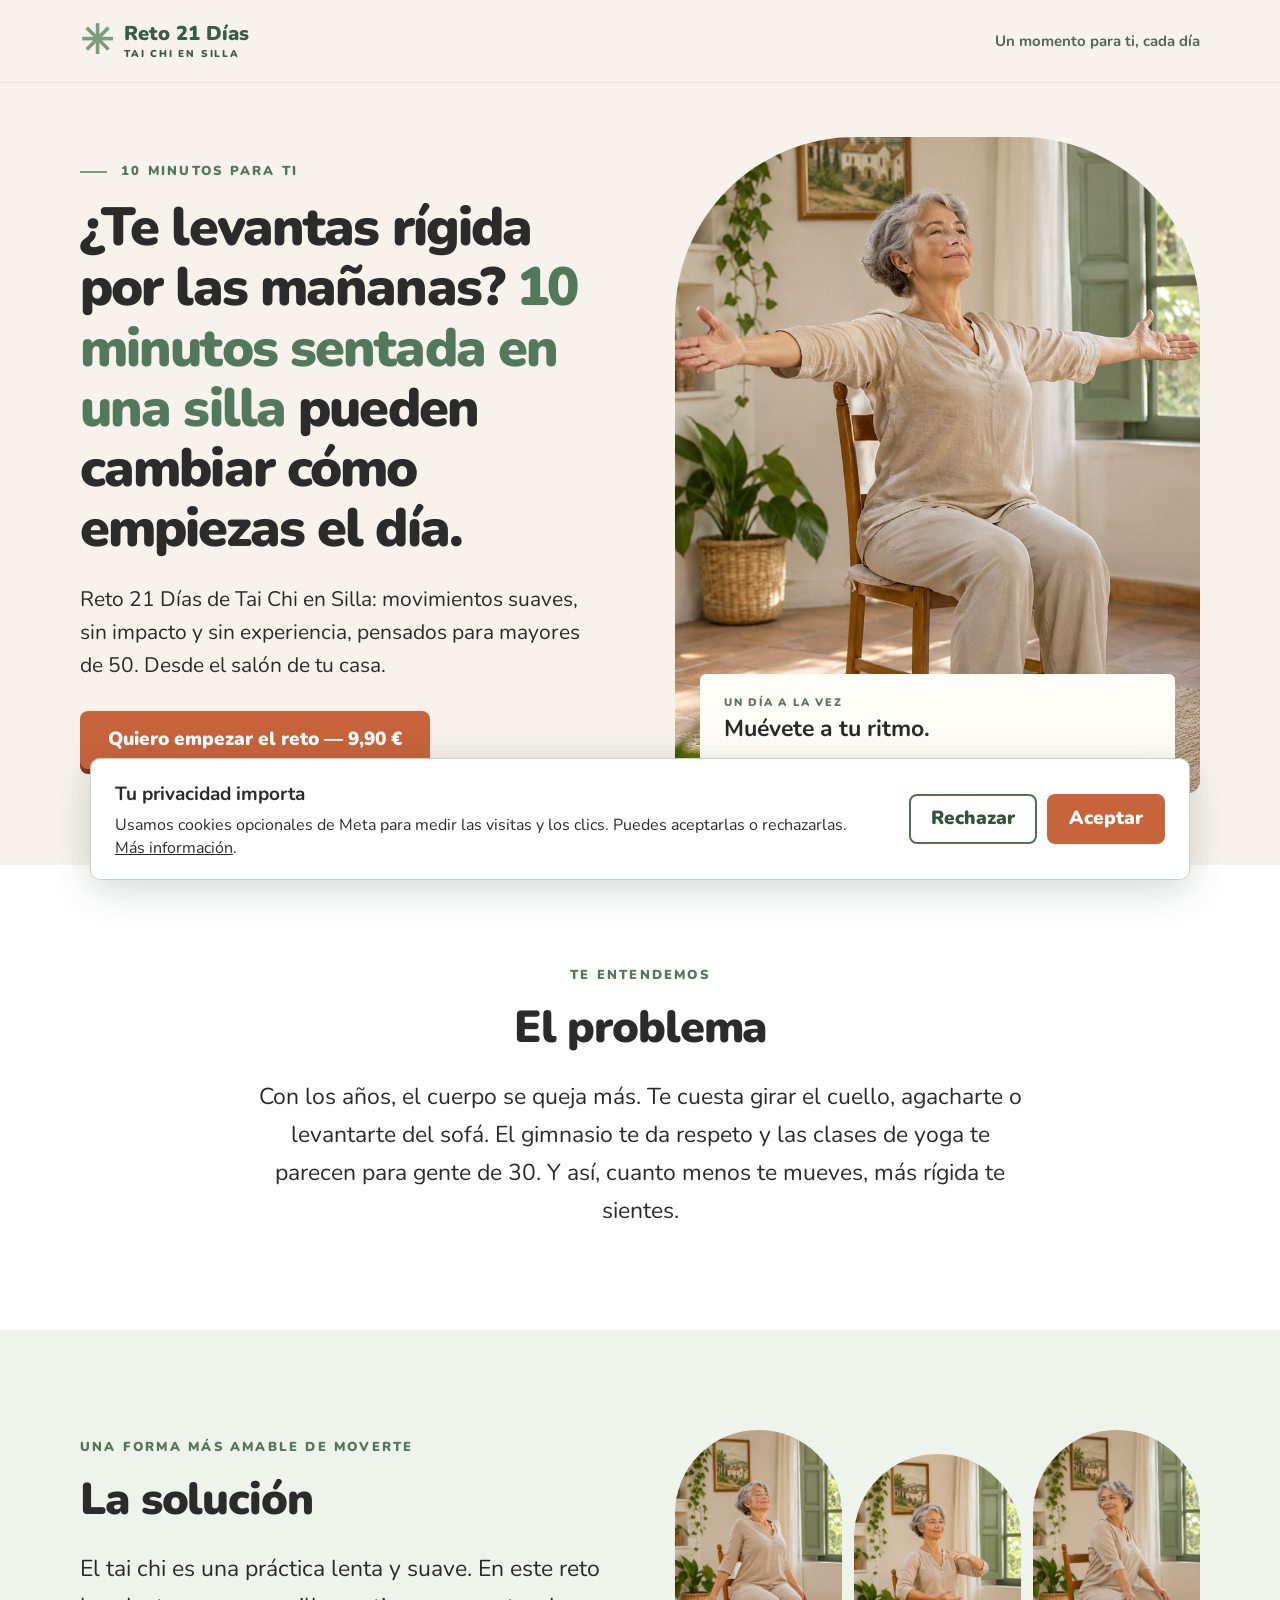
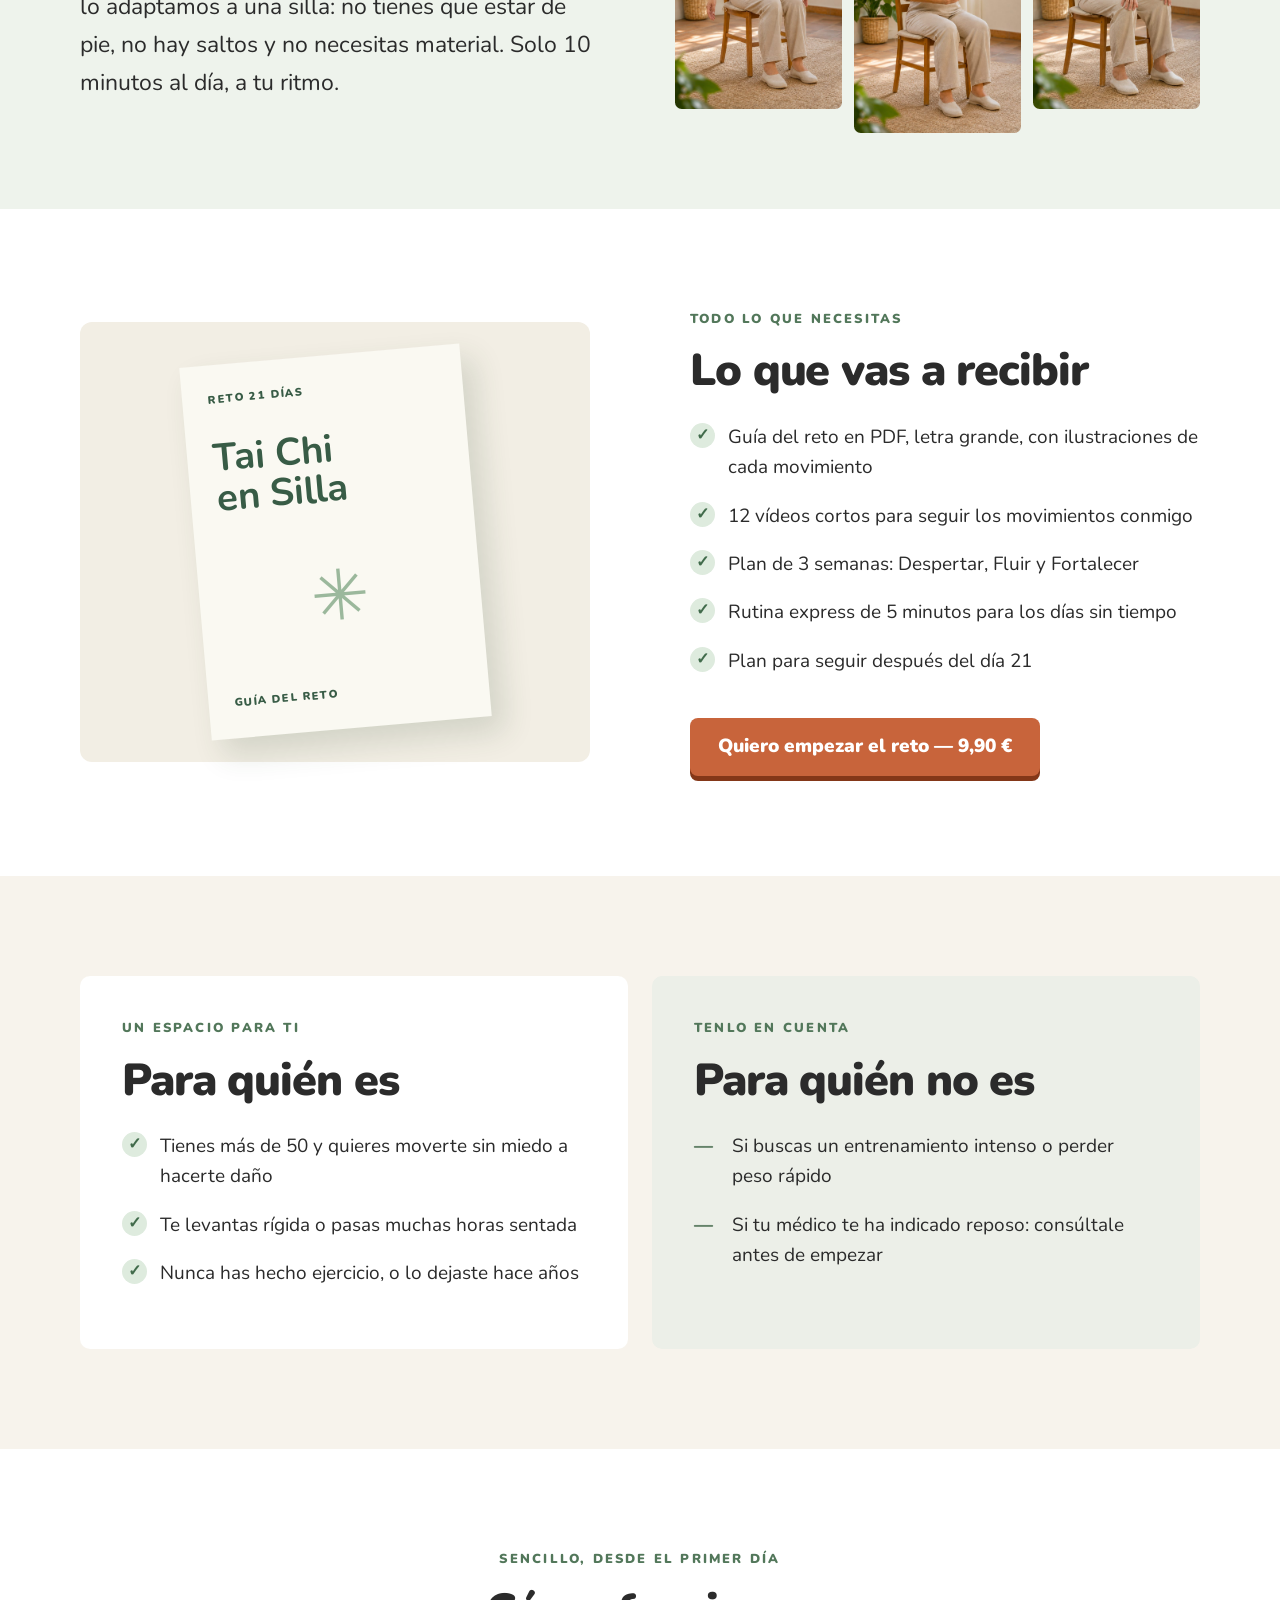
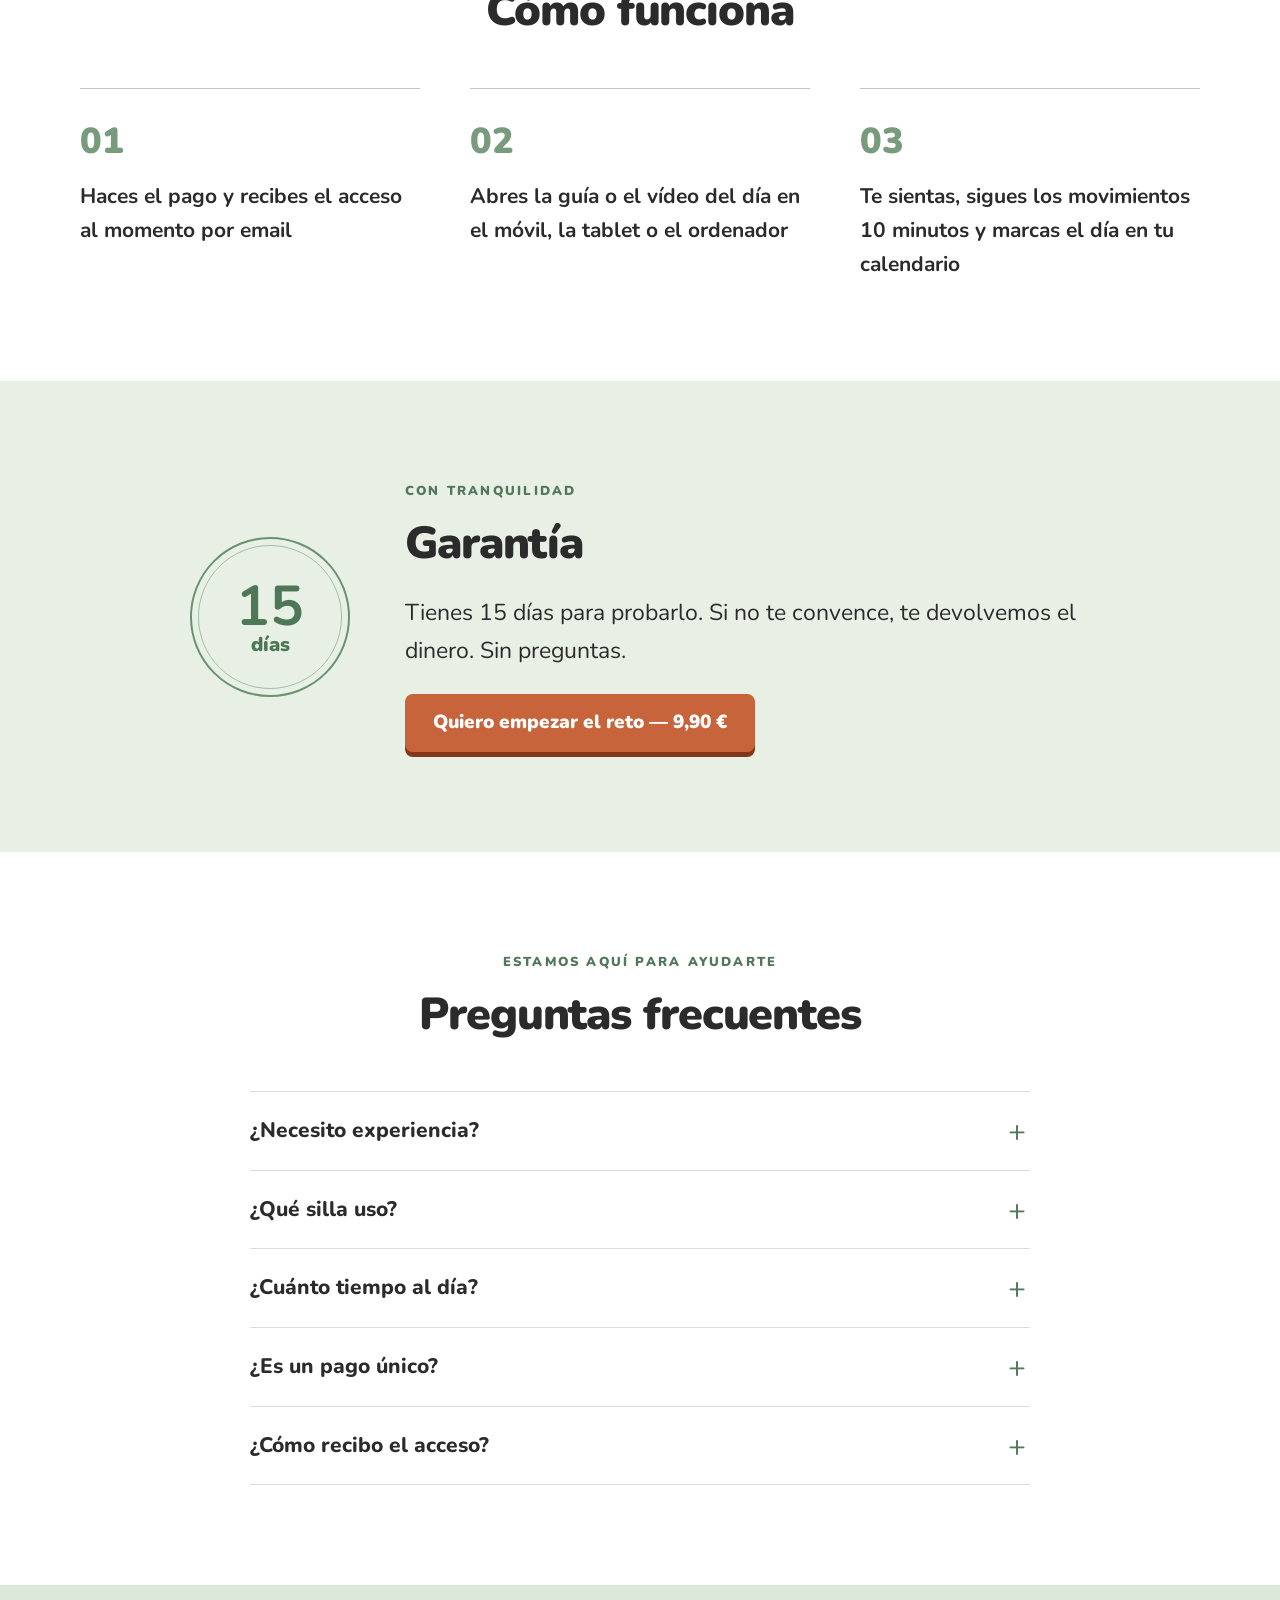
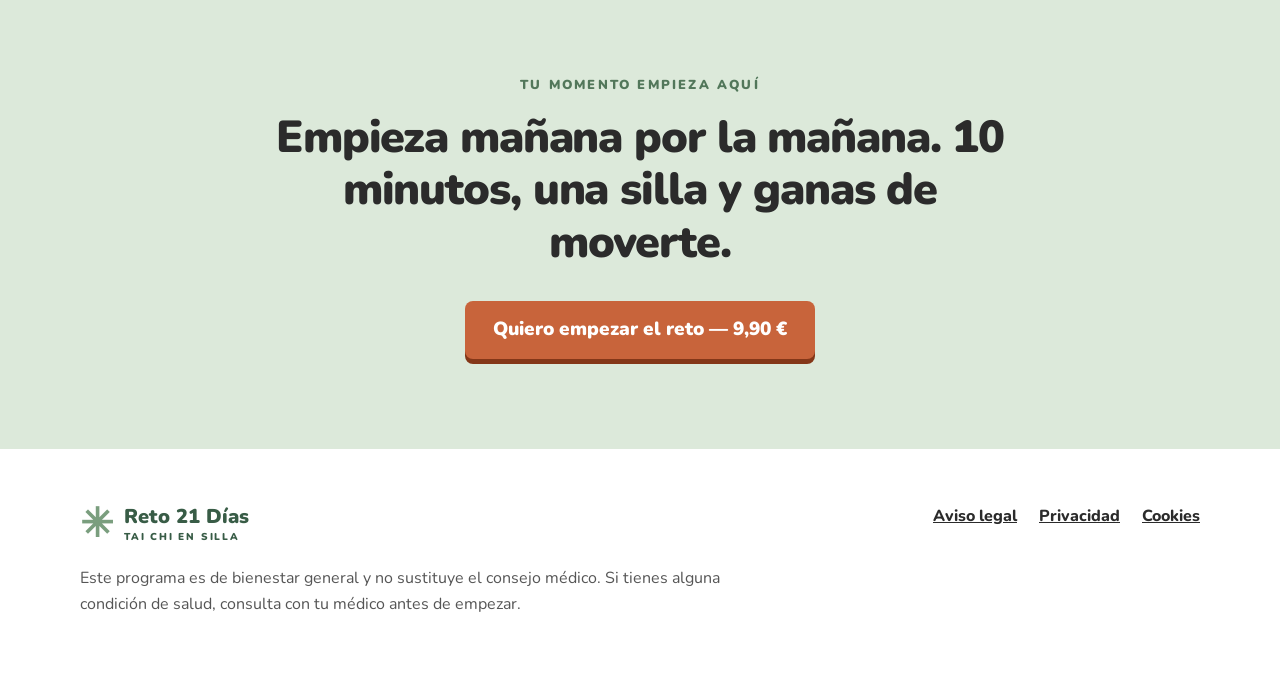
==== site/index.html @ 208f96ee "checkout, dominio e paginas legais" ====
<!doctype html>
<html lang="es">
<head>
  <meta charset="utf-8"><meta name="viewport" content="width=device-width, initial-scale=1">
  <title>Reto 21 Días: Tai Chi en Silla para mayores de 50</title>
  <meta name="description" content="Movimientos suaves de tai chi en silla durante 10 minutos al día, desde casa y sin experiencia, para mayores de 50.">
  <meta property="og:type" content="website"><meta property="og:title" content="Reto 21 Días: Tai Chi en Silla para mayores de 50"><meta property="og:description" content="Movimientos suaves, sin impacto y sin experiencia. Solo 10 minutos al día desde casa."><meta property="og:image" content="https://app-saas-reto21-taichi.2hj7na.easypanel.host/hero.jpg">
  <link rel="preconnect" href="https://fonts.googleapis.com"><link rel="preconnect" href="https://fonts.gstatic.com" crossorigin><link href="https://fonts.googleapis.com/css2?family=Nunito:wght@400;600;700;800;900&display=swap" rel="stylesheet"><link rel="stylesheet" href="styles.css"><script src="main.js" defer></script>
</head>
<body>
<header class="site-header"><div class="wrap header-inner"><a class="brand" href="#inicio"><span class="brand-mark" aria-hidden="true">✳</span><span>Reto 21 Días <small>TAI CHI EN SILLA</small></span></a><span class="header-note">Un momento para ti, cada día</span></div></header>
<main id="inicio">
<section class="hero"><div class="wrap hero-grid"><div class="hero-copy"><p class="eyebrow"><span></span> 10 MINUTOS PARA TI</p><h1>¿Te levantas rígida por las mañanas? <em>10 minutos sentada en una silla</em> pueden cambiar cómo empiezas el día.</h1><p class="lead">Reto 21 Días de Tai Chi en Silla: movimientos suaves, sin impacto y sin experiencia, pensados para mayores de 50. Desde el salón de tu casa.</p><a class="button buy-button" href="https://pay.hotmart.com/XXXX">Quiero empezar el reto — 9,90 €</a></div><div class="hero-art"><img src="hero.jpg" alt="Mujer mayor sentada en una silla abriendo los brazos en un ejercicio de tai chi" width="839" height="1400" loading="eager" fetchpriority="high"><div class="art-caption"><span>UN DÍA A LA VEZ</span><strong>Muévete a tu ritmo.</strong></div></div></div></section>
<section class="section problem"><div class="wrap narrow"><p class="eyebrow">TE ENTENDEMOS</p><h2>El problema</h2><p class="large-copy">Con los años, el cuerpo se queja más. Te cuesta girar el cuello, agacharte o levantarte del sofá. El gimnasio te da respeto y las clases de yoga te parecen para gente de 30. Y así, cuanto menos te mueves, más rígida te sientes.</p></div></section>
<section class="section solution"><div class="wrap solution-grid"><div><p class="eyebrow">UNA FORMA MÁS AMABLE DE MOVERTE</p><h2>La solución</h2><p class="large-copy">El tai chi es una práctica lenta y suave. En este reto lo adaptamos a una silla: no tienes que estar de pie, no hay saltos y no necesitas material. Solo 10 minutos al día, a tu ritmo.</p></div><div class="movement-grid"><div class="movement"><img src="mov-01.jpg" alt="Movimiento de hombros hacia atrás sentada en una silla" width="839" height="1400" loading="lazy"></div><div class="movement"><img src="mov-02.jpg" alt="Postura de tai chi sentada con las manos frente al pecho" width="839" height="1400" loading="lazy"></div><div class="movement"><img src="mov-03.jpg" alt="Giro suave del tronco sentada en una silla" width="839" height="1400" loading="lazy"></div></div></div></section>
<section class="section receive"><div class="wrap receive-grid"><div class="pdf-art" role="img" aria-label="Espacio para maqueta de la guía del reto en PDF"><div class="pdf-sheet"><span>RETO 21 DÍAS</span><strong>Tai Chi<br>en Silla</strong><i aria-hidden="true">✳</i><small>GUÍA DEL RETO</small></div></div><div><p class="eyebrow">TODO LO QUE NECESITAS</p><h2>Lo que vas a recibir</h2><ul class="check-list"><li>Guía del reto en PDF, letra grande, con ilustraciones de cada movimiento</li><li>12 vídeos cortos para seguir los movimientos conmigo</li><li>Plan de 3 semanas: Despertar, Fluir y Fortalecer</li><li>Rutina express de 5 minutos para los días sin tiempo</li><li>Plan para seguir después del día 21</li></ul><a class="button buy-button section-buy" href="https://pay.hotmart.com/XXXX">Quiero empezar el reto — 9,90 €</a></div></div></section>
<section class="section audience"><div class="wrap audience-grid"><div class="audience-card"><p class="eyebrow">UN ESPACIO PARA TI</p><h2>Para quién es</h2><ul class="check-list"><li>Tienes más de 50 y quieres moverte sin miedo a hacerte daño</li><li>Te levantas rígida o pasas muchas horas sentada</li><li>Nunca has hecho ejercicio, o lo dejaste hace años</li></ul></div><div class="audience-card muted"><p class="eyebrow">TENLO EN CUENTA</p><h2>Para quién no es</h2><ul class="dash-list"><li>Si buscas un entrenamiento intenso o perder peso rápido</li><li>Si tu médico te ha indicado reposo: consúltale antes de empezar</li></ul></div></div></section>
<section class="section steps"><div class="wrap"><div class="section-heading"><p class="eyebrow">SENCILLO, DESDE EL PRIMER DÍA</p><h2>Cómo funciona</h2></div><ol class="steps-grid"><li><span>01</span><p>Haces el pago y recibes el acceso al momento por email</p></li><li><span>02</span><p>Abres la guía o el vídeo del día en el móvil, la tablet o el ordenador</p></li><li><span>03</span><p>Te sientas, sigues los movimientos 10 minutos y marcas el día en tu calendario</p></li></ol></div></section>
<section class="section guarantee"><div class="wrap guarantee-inner"><div class="seal"><strong>15</strong><span>días</span></div><div><p class="eyebrow">CON TRANQUILIDAD</p><h2>Garantía</h2><p class="large-copy">Tienes 15 días para probarlo. Si no te convence, te devolvemos el dinero. Sin preguntas.</p><a class="button buy-button section-buy" href="https://pay.hotmart.com/XXXX">Quiero empezar el reto — 9,90 €</a></div></div></section>
<section class="section faq"><div class="wrap narrow"><div class="section-heading"><p class="eyebrow">ESTAMOS AQUÍ PARA AYUDARTE</p><h2>Preguntas frecuentes</h2></div><details><summary>¿Necesito experiencia?</summary><p>No. Empezamos desde cero.</p></details><details><summary>¿Qué silla uso?</summary><p>Una silla firme, sin ruedas y sin brazos si es posible.</p></details><details><summary>¿Cuánto tiempo al día?</summary><p>10 minutos. Hay una versión de 5 para los días con prisa.</p></details><details><summary>¿Es un pago único?</summary><p>Sí. 9,90 € una sola vez, sin suscripciones.</p></details><details><summary>¿Cómo recibo el acceso?</summary><p>Por email, justo después del pago.</p></details></div></section>
<section class="final-cta"><div class="wrap narrow"><p class="eyebrow">TU MOMENTO EMPIEZA AQUÍ</p><h2>Empieza mañana por la mañana. 10 minutos, una silla y ganas de moverte.</h2><a class="button buy-button" href="https://pay.hotmart.com/XXXX">Quiero empezar el reto — 9,90 €</a></div></section>
</main>
<footer><div class="wrap footer-inner"><div><a class="brand footer-brand" href="#inicio"><span class="brand-mark" aria-hidden="true">✳</span><span>Reto 21 Días <small>TAI CHI EN SILLA</small></span></a><p>Este programa es de bienestar general y no sustituye el consejo médico. Si tienes alguna condición de salud, consulta con tu médico antes de empezar.</p></div><nav aria-label="Información legal"><a href="aviso-legal.html">Aviso legal</a><a href="privacidad.html">Privacidad</a><a href="cookies.html">Cookies</a></nav></div></footer>
<div class="sticky-buy" id="sticky-buy"><a class="button buy-button" href="https://pay.hotmart.com/XXXX">Quiero empezar el reto — 9,90 €</a></div>
<div class="cookie-banner" id="cookie-banner" role="region" aria-label="Preferencias de cookies" hidden><div><strong class="cookie-title">Tu privacidad importa</strong><p><span class="cookie-desktop">Usamos cookies opcionales de Meta para medir las visitas y los clics. Puedes aceptarlas o rechazarlas. </span><span class="cookie-mobile">Usamos cookies de Meta para medir visitas. </span><a href="cookies.html"><span class="cookie-desktop">Más información</span><span class="cookie-mobile">Más info</span></a><span class="cookie-desktop">.</span></p></div><div class="cookie-actions"><button type="button" id="reject-cookies" class="button button-secondary">Rechazar</button><button type="button" id="accept-cookies" class="button">Aceptar</button></div></div>
</body></html>
---- site/styles.css ----
:root{--sage:#7a9e7e;--dark:#2b2b2b;--cream:#f7f3ec;--terra:#C8643B;--green:#385c46;--line:#d9dfd5}*{box-sizing:border-box}html{scroll-behavior:smooth}body{margin:0;color:var(--dark);background:#fff;font:400 19px/1.6 Nunito,sans-serif}a{color:inherit}button{font:inherit}img{max-width:100%}.wrap{width:min(1120px,calc(100% - 40px));margin:auto}.narrow{max-width:780px}.site-header{background:var(--cream);border-bottom:1px solid #e6e4db}.header-inner{height:82px;display:flex;align-items:center;justify-content:space-between}.brand{display:inline-flex;align-items:center;gap:10px;text-decoration:none;font-size:20px;font-weight:900;line-height:1.05;color:var(--green)}.brand small{display:block;font-size:10px;letter-spacing:.18em;margin-top:5px}.brand-mark{font-size:40px;line-height:1;color:var(--sage)}.header-note{font-size:15px;color:#52665a;font-weight:700}.hero{background:var(--cream);padding:54px 0 72px}.hero-grid,.solution-grid,.receive-grid{display:grid;grid-template-columns:1fr 1fr;gap:70px;align-items:center}.eyebrow{font-size:13px;font-weight:900;letter-spacing:.17em;color:#52775a;margin:0 0 16px}.eyebrow span{display:inline-block;width:27px;height:2px;background:var(--sage);vertical-align:middle;margin-right:8px}h1,h2,p{margin-top:0}h1{font-size:clamp(2.25rem,4.2vw,3.7rem);line-height:1.12;letter-spacing:-.035em;margin-bottom:24px;font-weight:900}h1 em{font-style:normal;color:#52795b}h2{font-size:clamp(2rem,3.5vw,3rem);line-height:1.17;letter-spacing:-.025em;margin-bottom:24px;font-weight:900}.lead{font-size:21px;line-height:1.55;max-width:600px;margin-bottom:30px}.button{display:inline-flex;align-items:center;justify-content:center;min-height:56px;padding:15px 26px;border:2px solid transparent;border-radius:8px;background:var(--terra);color:#fff;font-weight:900;text-align:center;text-decoration:none;line-height:1.25;cursor:pointer;box-shadow:0 5px 0 #843718}.button:hover{background:#913817}.button:focus-visible,summary:focus-visible,a:focus-visible{outline:3px solid #214d32;outline-offset:4px}.hero-art{position:relative;overflow:hidden;aspect-ratio:4/5;border-radius:180px 180px 12px 12px;background:#dce6d9;display:flex;align-items:center;justify-content:center}.art-circle{width:68%;aspect-ratio:1;border:1px solid #a5bfa6;border-radius:50%;box-shadow:0 0 0 28px #d2e1d1,0 0 0 29px #b8cdb8}.art-symbol{position:absolute;font-size:125px;color:#a3bea4}.art-caption{position:absolute;left:25px;right:25px;bottom:25px;background:#fffdf8;padding:20px 24px;border-radius:6px;box-shadow:0 8px 30px #395a4420}.art-caption span,.image-label{display:block;font-size:11px;font-weight:900;letter-spacing:.16em;color:#587761}.art-caption strong{display:block;font-size:23px}.image-label{position:absolute;top:30%;color:#5e8064}.section{padding:100px 0}.problem{text-align:center}.large-copy{font-size:23px;line-height:1.65;margin-bottom:0}.solution{background:#eef3ec}.movement-grid{display:grid;grid-template-columns:repeat(3,1fr);gap:12px}.movement{aspect-ratio:3/5;background:#d4e2d1;border-radius:100px 100px 8px 8px;display:flex;flex-direction:column;align-items:center;justify-content:center;color:#739777}.movement:nth-child(2){background:#c3d7c3;transform:translateY(24px)}.movement span{font-size:13px;font-weight:900}.movement b{font-size:48px;font-weight:400}.receive-grid{gap:100px}.pdf-art{background:#f2eee4;min-height:440px;display:grid;place-items:center;border-radius:12px}.pdf-sheet{width:55%;aspect-ratio:3/4;background:#faf9f2;box-shadow:12px 16px 30px #344c3429;transform:rotate(-5deg);padding:26px;display:flex;flex-direction:column;color:var(--green)}.pdf-sheet span,.pdf-sheet small{font-size:11px;font-weight:900;letter-spacing:.13em}.pdf-sheet strong{font-size:clamp(25px,3vw,40px);line-height:1.05;margin-top:30px}.pdf-sheet i{font-size:70px;color:#9bb89c;margin:auto;font-style:normal}.check-list,.dash-list{list-style:none;margin:0;padding:0}.check-list li,.dash-list li{position:relative;padding:0 0 18px 38px}.check-list li:before{content:'✓';position:absolute;left:0;top:1px;width:25px;height:25px;border-radius:50%;background:#deebde;color:#416b4b;text-align:center;font-size:16px;font-weight:900;line-height:25px}.audience{background:var(--cream)}.audience-grid{display:grid;grid-template-columns:1fr 1fr;gap:24px}.audience-card{background:#fff;padding:42px;border-radius:10px}.audience-card.muted{background:#ecefe8}.dash-list li:before{content:'—';position:absolute;left:0;color:#65836a;font-weight:900}.section-heading{text-align:center;margin-bottom:50px}.steps-grid{display:grid;grid-template-columns:repeat(3,1fr);gap:50px;list-style:none;padding:0;margin:0}.steps-grid li{border-top:1px solid #bbcbb9;padding-top:24px}.steps-grid span{color:#779b7c;font-size:36px;font-weight:900}.steps-grid p{font-size:21px;font-weight:700;margin:10px 0 0}.guarantee{background:#e8f0e6}.guarantee-inner{display:flex;align-items:center;justify-content:center;gap:55px;max-width:900px}.seal{flex:0 0 160px;height:160px;border:2px solid #6a9270;outline:1px solid #a2bea4;outline-offset:-9px;border-radius:50%;display:flex;flex-direction:column;align-items:center;justify-content:center;color:#4d7756;line-height:1}.seal strong{font-size:56px}.seal span{font-size:20px;font-weight:900}.faq details{border-top:1px solid var(--line)}.faq details:last-child{border-bottom:1px solid var(--line)}summary{cursor:pointer;list-style:none;position:relative;padding:22px 45px 22px 0;font-size:21px;font-weight:800}summary::-webkit-details-marker{display:none}summary:after{content:'+';position:absolute;right:4px;top:16px;font-size:30px;font-weight:400;color:#52795b}details[open] summary:after{content:'−'}details p{margin:0 0 22px}.final-cta{background:#dce9da;text-align:center;padding:90px 0}.final-cta h2{max-width:760px;margin:0 auto 32px}.footer-inner{display:flex;justify-content:space-between;gap:70px;padding:55px 0 65px}.footer-inner p{max-width:650px;font-size:16px;margin:20px 0 0;color:#555}.footer-inner nav{display:flex;gap:22px;flex-wrap:wrap;align-content:flex-start;font-size:16px;font-weight:800}.cookie-banner{position:fixed;z-index:20;bottom:20px;left:20px;right:20px;max-width:1100px;margin:auto;background:white;border:1px solid #c6d4c5;box-shadow:0 8px 40px #1f342d33;border-radius:10px;padding:20px 24px;display:flex;align-items:center;gap:30px;justify-content:space-between}.cookie-banner[hidden]{display:none}.cookie-banner p{font-size:16px;line-height:1.4;margin:5px 0 0}.cookie-actions{display:flex;gap:10px}.cookie-actions .button{min-height:50px;padding:10px 20px;box-shadow:none}.button-secondary{background:#fff;border-color:#526f58;color:#34533b}.button-secondary:hover{background:#edf3ec}.sticky-buy{display:none}.legal-main{padding:75px 0 100px}.legal-main h1{font-size:clamp(2.3rem,5vw,3.5rem)}.legal-main h2{font-size:1.5rem;margin:36px 0 10px}.legal-main p,.legal-main li{line-height:1.7}.legal-main a{color:#385f42}.legal-main ul{padding-left:25px}
@media(max-width:700px){body{font-size:19px}.wrap{width:min(100% - 36px,560px)}.header-inner{height:72px}.header-note{display:none}.hero{padding:45px 0 55px}.hero-grid,.solution-grid,.receive-grid,.audience-grid{grid-template-columns:1fr;gap:36px}.hero-art{max-height:470px}.hero-copy .button,.final-cta .button{width:100%}.section{padding:70px 0}.large-copy{font-size:21px}.problem{text-align:left}.movement-grid{margin-bottom:24px}.pdf-art{min-height:350px;order:2}.pdf-sheet{max-width:230px}.audience-card{padding:28px}.steps-grid{grid-template-columns:1fr;gap:25px}.section-heading{text-align:left;margin-bottom:35px}.guarantee-inner{align-items:flex-start;gap:25px;flex-direction:column}.seal{flex-basis:auto;width:125px;height:125px}.seal strong{font-size:45px}.footer-inner{display:block;padding-bottom:110px}.footer-inner nav{margin-top:28px}.sticky-buy.visible{display:block;position:fixed;z-index:10;bottom:0;left:0;right:0;padding:10px 18px max(10px,env(safe-area-inset-bottom));background:#fff;box-shadow:0 -4px 20px #213a2820}.sticky-buy .button{width:100%;font-size:17px;box-shadow:none}.cookie-banner{bottom:10px;left:10px;right:10px;display:block;padding:18px}.cookie-actions{margin-top:14px}.cookie-actions .button{flex:1}.legal-main{padding:55px 0 80px}}

.section-buy{margin-top:24px}.cookie-mobile{display:none}
@media(max-width:700px){
  .section-buy{width:100%}
  .cookie-banner{bottom:0;left:0;right:0;border-radius:10px 10px 0 0;padding:10px 18px max(10px,env(safe-area-inset-bottom))}
  .cookie-banner .cookie-title,.cookie-banner .cookie-desktop{display:none}
  .cookie-banner .cookie-mobile{display:inline}
  .cookie-banner p{font-size:14px;line-height:1.25;margin:0}
  .cookie-banner .cookie-actions{margin-top:7px;gap:8px}
  .cookie-banner .cookie-actions .button{min-height:38px;padding:5px 12px;font-size:15px}
  body:has(.cookie-banner:not([hidden])) .sticky-buy.visible{display:none}
}
@media(max-width:480px){
  .hero h1{font-size:28px;line-height:1.13;letter-spacing:-.025em;margin-bottom:16px}
  .hero{padding-top:30px}
  .hero .lead{font-size:19px;line-height:1.4;margin-bottom:20px}
}

.hero-art img,.movement img{width:100%;height:100%;object-fit:cover;display:block}.hero-art img{position:absolute;inset:0}.movement{overflow:hidden}
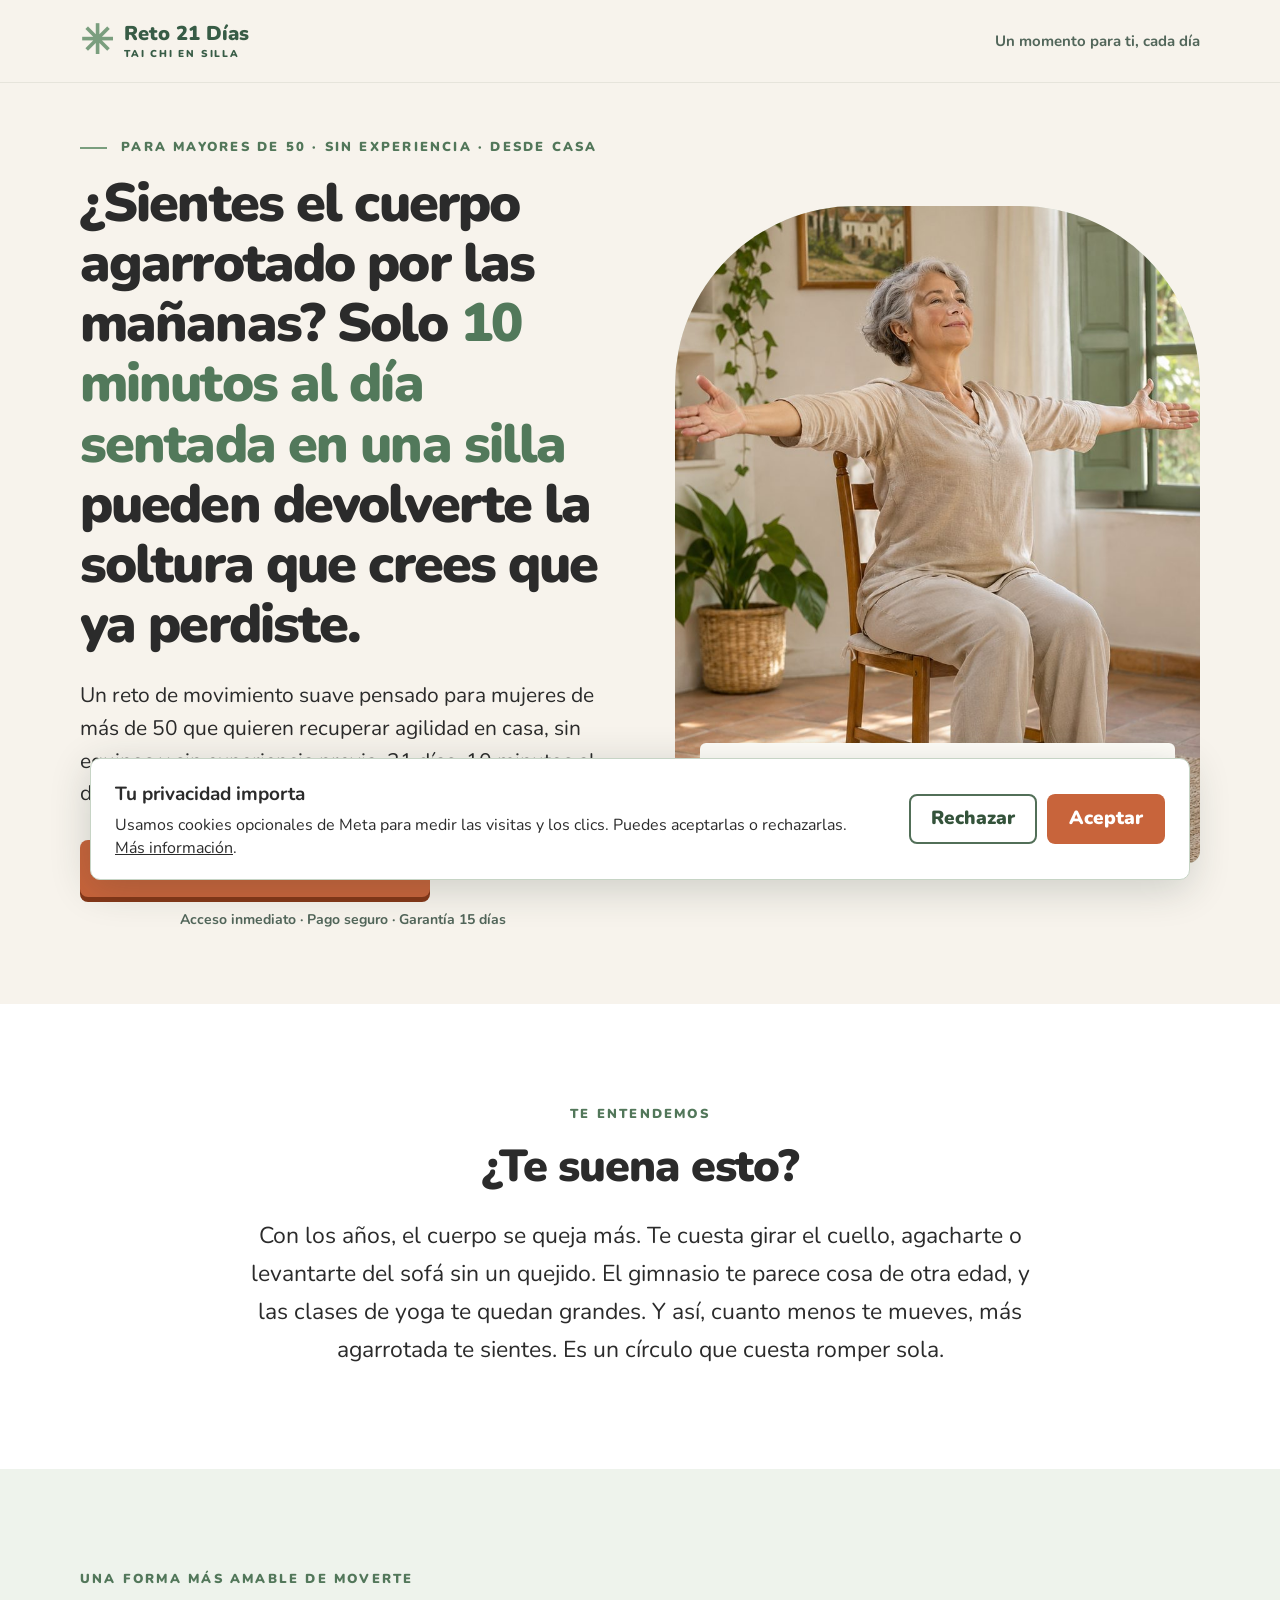
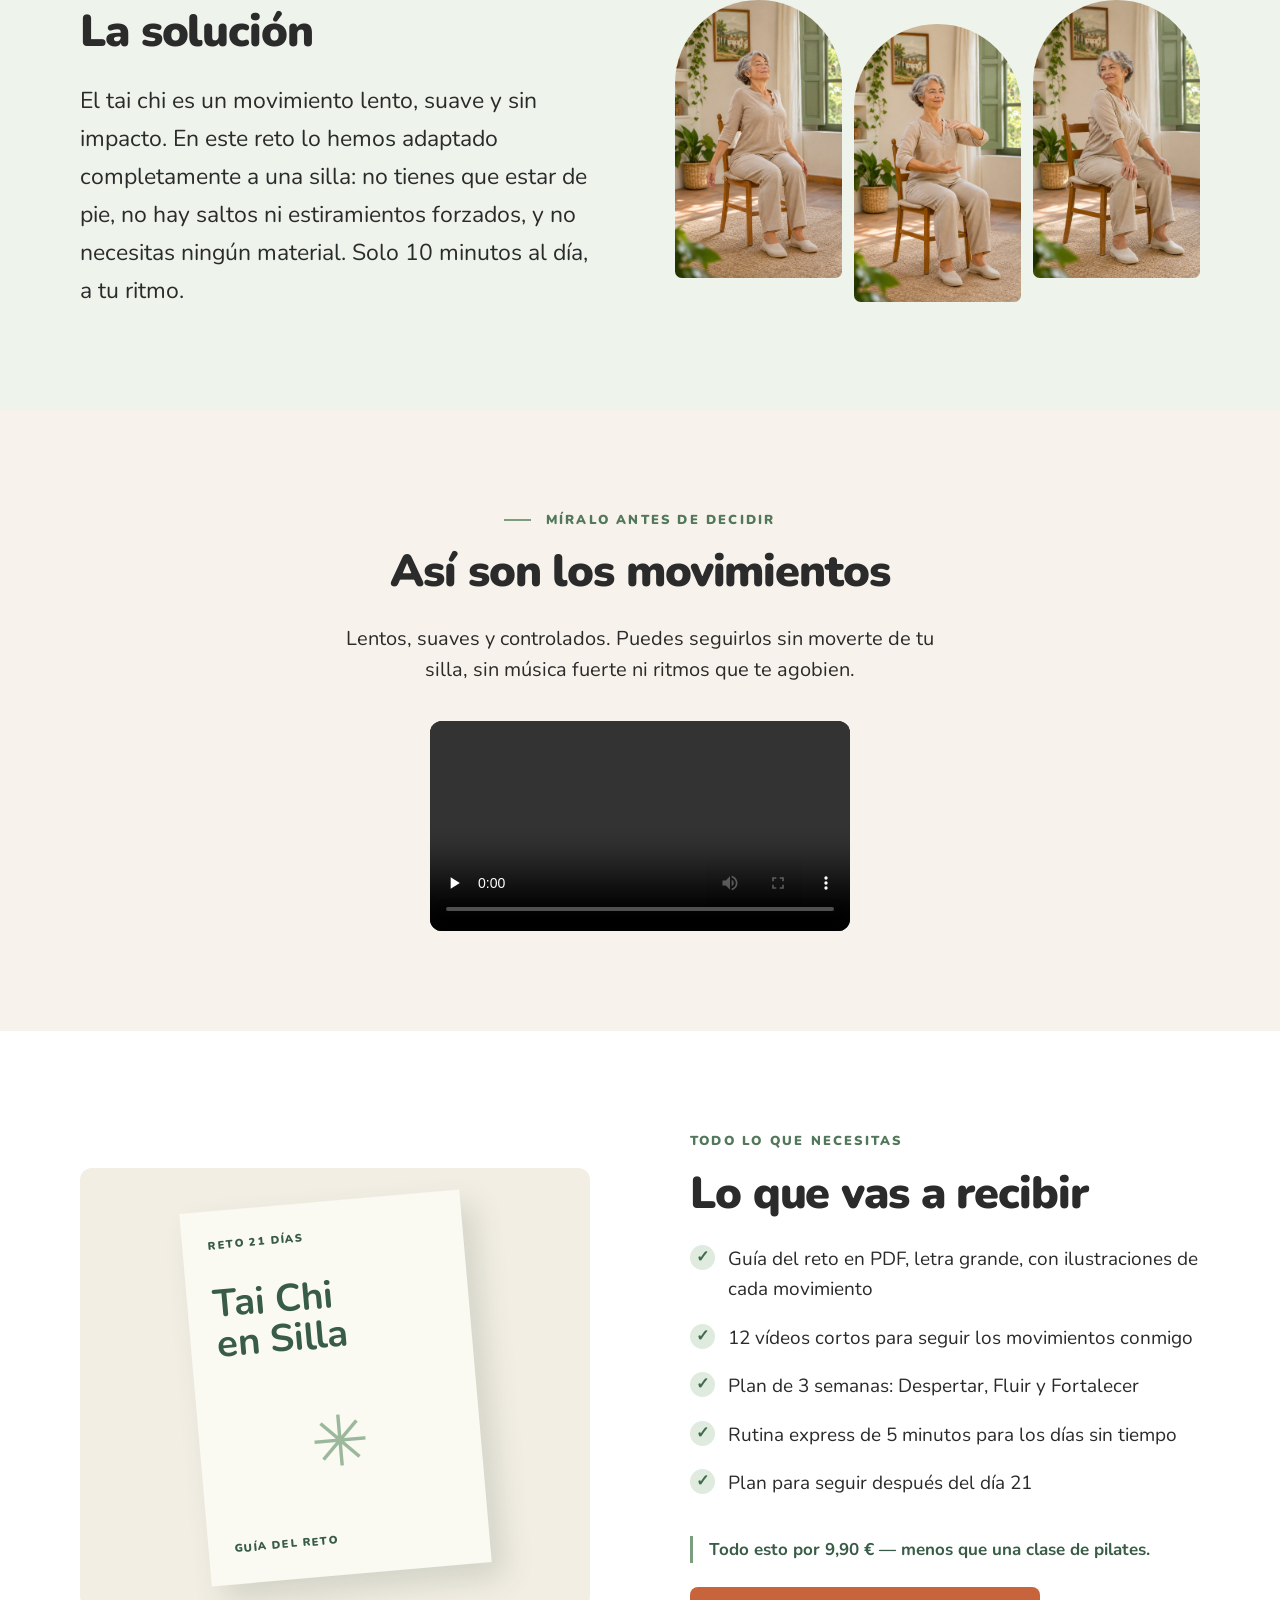
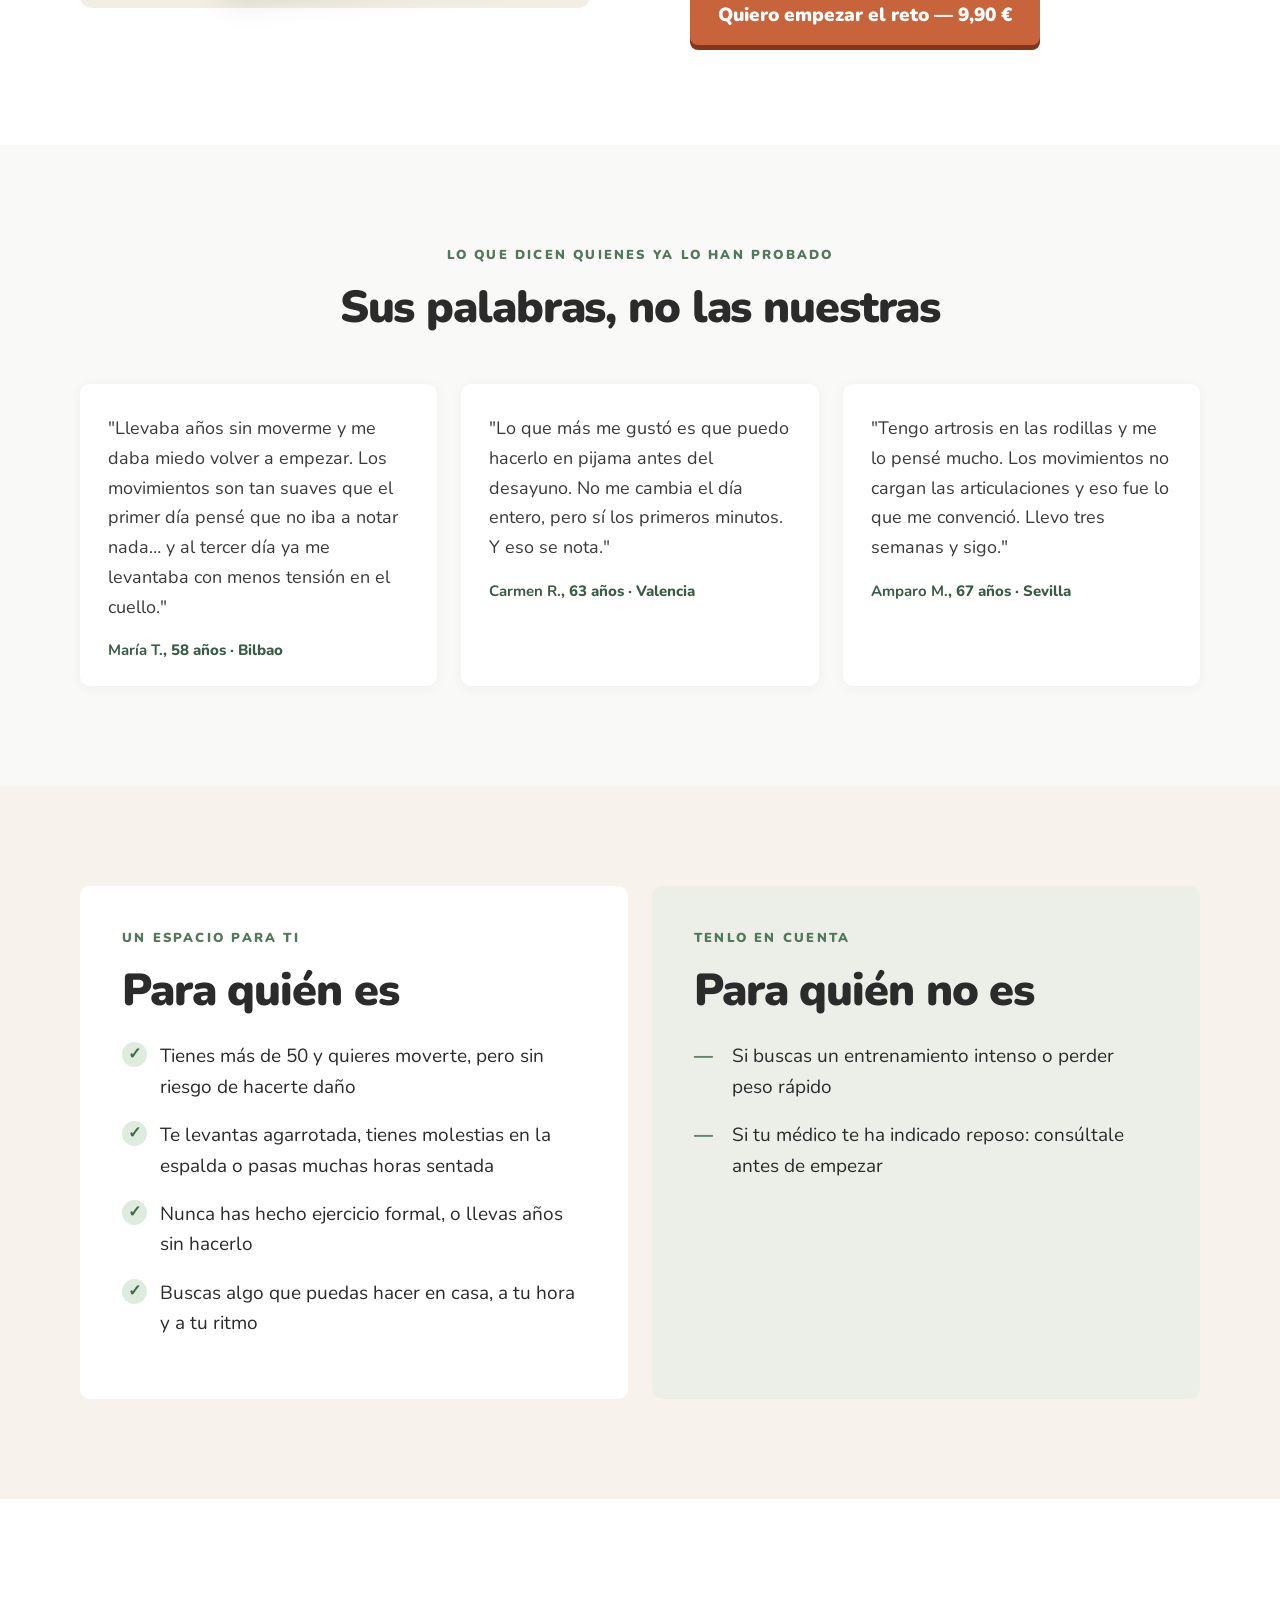
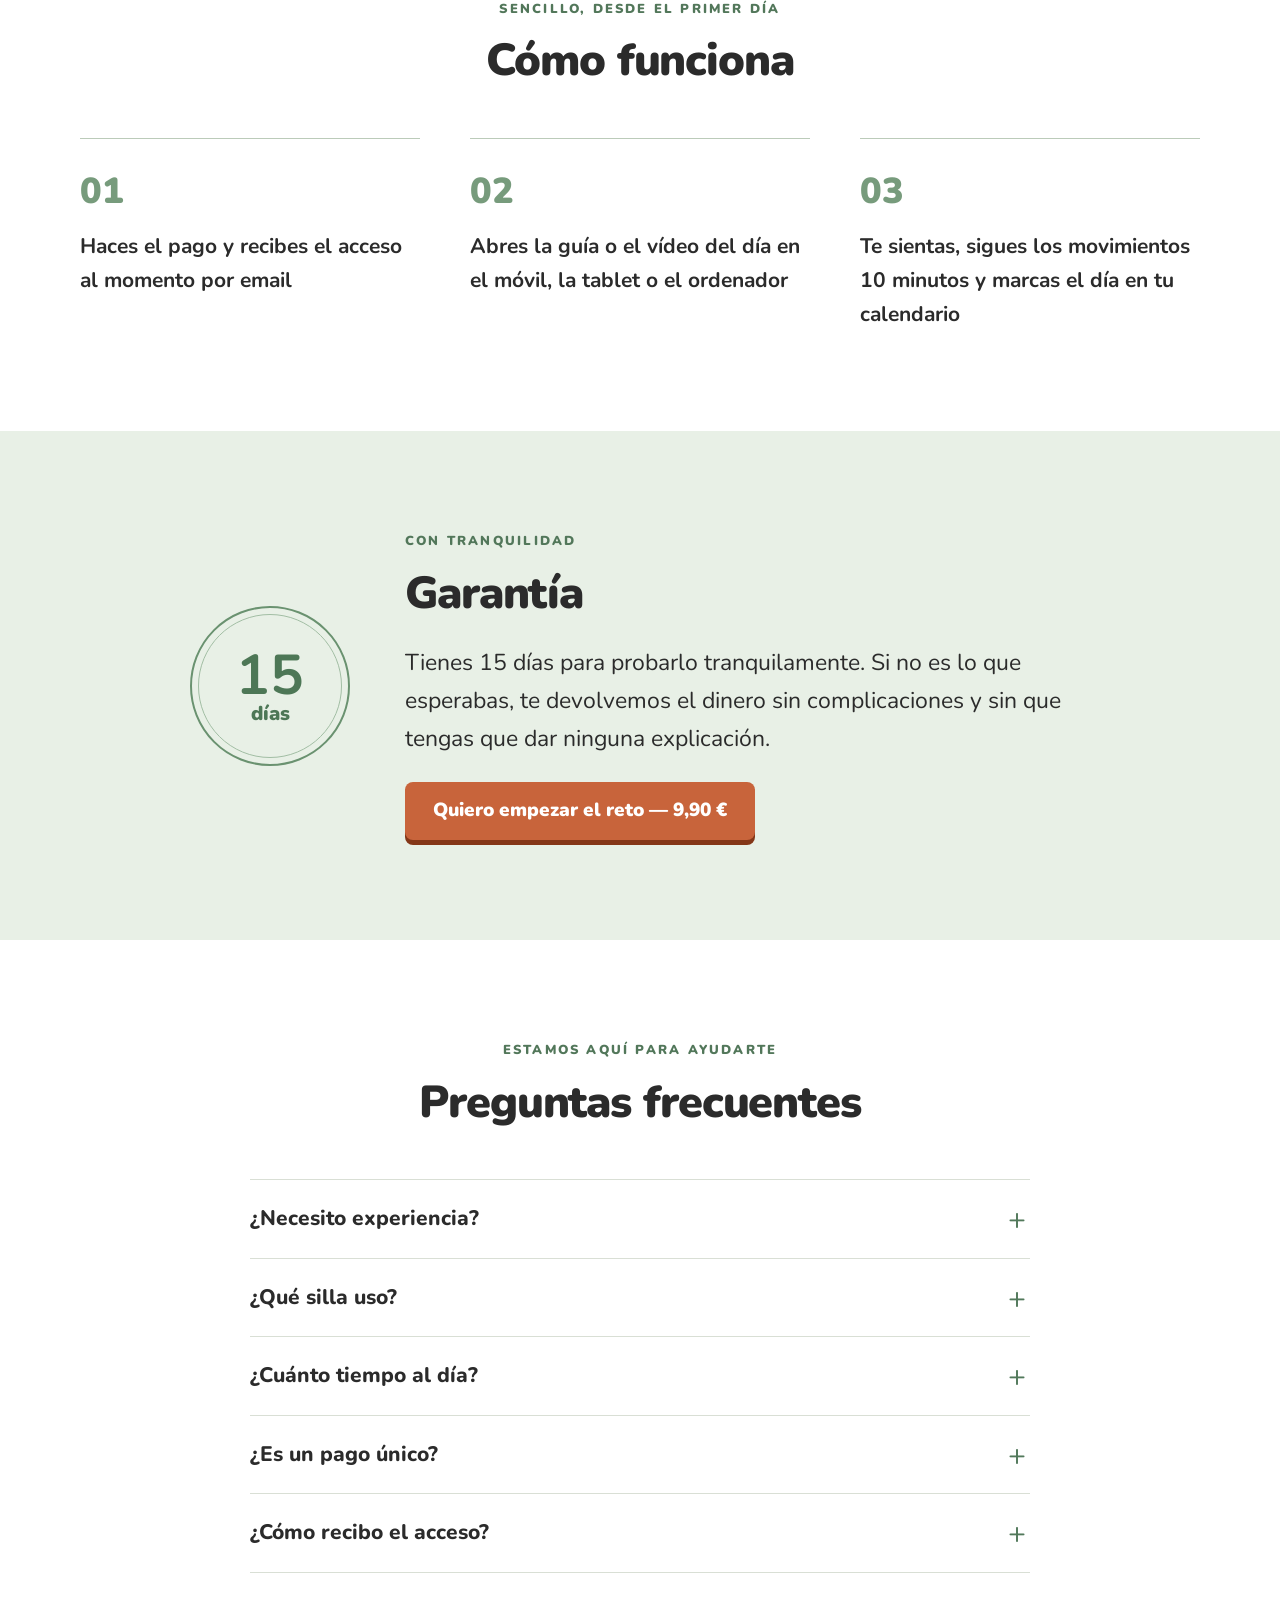
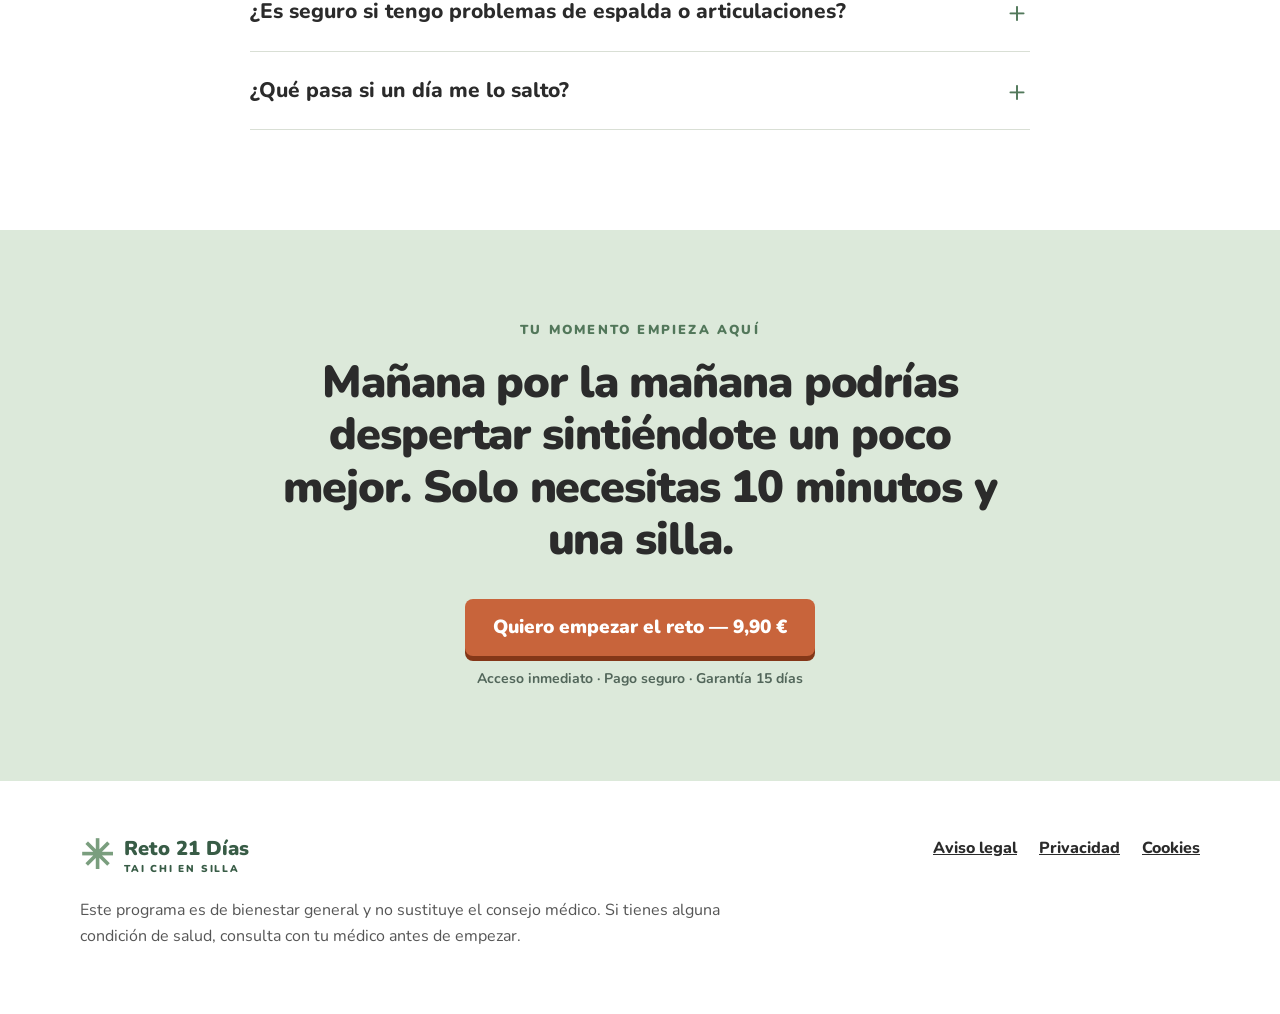
==== commit ab9d951c: "melhoria/pagina-vendas: conversão, espanhol e privacidade - Headline reescrita com "agarrotada" e pr" ====
--- a/site/index.html
+++ b/site/index.html
@@ -10,15 +10,18 @@
 <body>
 <header class="site-header"><div class="wrap header-inner"><a class="brand" href="#inicio"><span class="brand-mark" aria-hidden="true">✳</span><span>Reto 21 Días <small>TAI CHI EN SILLA</small></span></a><span class="header-note">Un momento para ti, cada día</span></div></header>
 <main id="inicio">
-<section class="hero"><div class="wrap hero-grid"><div class="hero-copy"><p class="eyebrow"><span></span> 10 MINUTOS PARA TI</p><h1>¿Te levantas rígida por las mañanas? <em>10 minutos sentada en una silla</em> pueden cambiar cómo empiezas el día.</h1><p class="lead">Reto 21 Días de Tai Chi en Silla: movimientos suaves, sin impacto y sin experiencia, pensados para mayores de 50. Desde el salón de tu casa.</p><a class="button buy-button" href="https://pay.hotmart.com/XXXX">Quiero empezar el reto — 9,90 €</a></div><div class="hero-art"><img src="hero.jpg" alt="Mujer mayor sentada en una silla abriendo los brazos en un ejercicio de tai chi" width="839" height="1400" loading="eager" fetchpriority="high"><div class="art-caption"><span>UN DÍA A LA VEZ</span><strong>Muévete a tu ritmo.</strong></div></div></div></section>
-<section class="section problem"><div class="wrap narrow"><p class="eyebrow">TE ENTENDEMOS</p><h2>El problema</h2><p class="large-copy">Con los años, el cuerpo se queja más. Te cuesta girar el cuello, agacharte o levantarte del sofá. El gimnasio te da respeto y las clases de yoga te parecen para gente de 30. Y así, cuanto menos te mueves, más rígida te sientes.</p></div></section>
-<section class="section solution"><div class="wrap solution-grid"><div><p class="eyebrow">UNA FORMA MÁS AMABLE DE MOVERTE</p><h2>La solución</h2><p class="large-copy">El tai chi es una práctica lenta y suave. En este reto lo adaptamos a una silla: no tienes que estar de pie, no hay saltos y no necesitas material. Solo 10 minutos al día, a tu ritmo.</p></div><div class="movement-grid"><div class="movement"><img src="mov-01.jpg" alt="Movimiento de hombros hacia atrás sentada en una silla" width="839" height="1400" loading="lazy"></div><div class="movement"><img src="mov-02.jpg" alt="Postura de tai chi sentada con las manos frente al pecho" width="839" height="1400" loading="lazy"></div><div class="movement"><img src="mov-03.jpg" alt="Giro suave del tronco sentada en una silla" width="839" height="1400" loading="lazy"></div></div></div></section>
-<section class="section receive"><div class="wrap receive-grid"><div class="pdf-art" role="img" aria-label="Espacio para maqueta de la guía del reto en PDF"><div class="pdf-sheet"><span>RETO 21 DÍAS</span><strong>Tai Chi<br>en Silla</strong><i aria-hidden="true">✳</i><small>GUÍA DEL RETO</small></div></div><div><p class="eyebrow">TODO LO QUE NECESITAS</p><h2>Lo que vas a recibir</h2><ul class="check-list"><li>Guía del reto en PDF, letra grande, con ilustraciones de cada movimiento</li><li>12 vídeos cortos para seguir los movimientos conmigo</li><li>Plan de 3 semanas: Despertar, Fluir y Fortalecer</li><li>Rutina express de 5 minutos para los días sin tiempo</li><li>Plan para seguir después del día 21</li></ul><a class="button buy-button section-buy" href="https://pay.hotmart.com/XXXX">Quiero empezar el reto — 9,90 €</a></div></div></section>
-<section class="section audience"><div class="wrap audience-grid"><div class="audience-card"><p class="eyebrow">UN ESPACIO PARA TI</p><h2>Para quién es</h2><ul class="check-list"><li>Tienes más de 50 y quieres moverte sin miedo a hacerte daño</li><li>Te levantas rígida o pasas muchas horas sentada</li><li>Nunca has hecho ejercicio, o lo dejaste hace años</li></ul></div><div class="audience-card muted"><p class="eyebrow">TENLO EN CUENTA</p><h2>Para quién no es</h2><ul class="dash-list"><li>Si buscas un entrenamiento intenso o perder peso rápido</li><li>Si tu médico te ha indicado reposo: consúltale antes de empezar</li></ul></div></div></section>
+<section class="hero"><div class="wrap hero-grid"><div class="hero-copy"><p class="eyebrow"><span></span> PARA MAYORES DE 50 · SIN EXPERIENCIA · DESDE CASA</p><h1>¿Sientes el cuerpo agarrotado por las mañanas? Solo <em>10 minutos al día sentada en una silla</em> pueden devolverte la soltura que crees que ya perdiste.</h1><p class="lead">Un reto de movimiento suave pensado para mujeres de más de 50 que quieren recuperar agilidad en casa, sin equipos y sin experiencia previa. 21 días, 10 minutos al día.</p><a class="button buy-button" href="https://pay.hotmart.com/XXXX">Quiero empezar el reto — 9,90 €</a><p class="buy-reassurance">Acceso inmediato · Pago seguro · Garantía 15 días</p></div><div class="hero-art"><img src="hero.jpg" alt="Mujer mayor sentada en una silla abriendo los brazos en un ejercicio de tai chi" width="839" height="1400" loading="eager" fetchpriority="high"><div class="art-caption"><span>UN DÍA A LA VEZ</span><strong>Muévete a tu ritmo.</strong></div></div></div></section>
+<section class="section problem"><div class="wrap narrow"><p class="eyebrow">TE ENTENDEMOS</p><h2>¿Te suena esto?</h2><p class="large-copy">Con los años, el cuerpo se queja más. Te cuesta girar el cuello, agacharte o levantarte del sofá sin un quejido. El gimnasio te parece cosa de otra edad, y las clases de yoga te quedan grandes. Y así, cuanto menos te mueves, más agarrotada te sientes. Es un círculo que cuesta romper sola.</p></div></section>
+<section class="section solution"><div class="wrap solution-grid"><div><p class="eyebrow">UNA FORMA MÁS AMABLE DE MOVERTE</p><h2>La solución</h2><p class="large-copy">El tai chi es un movimiento lento, suave y sin impacto. En este reto lo hemos adaptado completamente a una silla: no tienes que estar de pie, no hay saltos ni estiramientos forzados, y no necesitas ningún material. Solo 10 minutos al día, a tu ritmo.</p></div><div class="movement-grid"><div class="movement"><img src="mov-01.jpg" alt="Movimiento de hombros hacia atrás sentada en una silla" width="839" height="1400" loading="lazy"></div><div class="movement"><img src="mov-02.jpg" alt="Postura de tai chi sentada con las manos frente al pecho" width="839" height="1400" loading="lazy"></div><div class="movement"><img src="mov-03.jpg" alt="Giro suave del tronco sentada en una silla" width="839" height="1400" loading="lazy"></div></div></div></section>
+<section class="section video-preview"><div class="wrap narrow video-preview-inner"><p class="eyebrow"><span></span> MÍRALO ANTES DE DECIDIR</p><h2>Así son los movimientos</h2><p class="lead-narrow">Lentos, suaves y controlados. Puedes seguirlos sin moverte de tu silla, sin música fuerte ni ritmos que te agobien.</p><div class="video-wrapper"><video controls preload="none" width="100%"><source src="demo.mp4" type="video/mp4">Tu navegador no admite vídeo HTML5.</video></div></div></section>
+<section class="section receive"><div class="wrap receive-grid"><div class="pdf-art" role="img" aria-label="Espacio para maqueta de la guía del reto en PDF"><div class="pdf-sheet"><span>RETO 21 DÍAS</span><strong>Tai Chi<br>en Silla</strong><i aria-hidden="true">✳</i><small>GUÍA DEL RETO</small></div></div><div><p class="eyebrow">TODO LO QUE NECESITAS</p><h2>Lo que vas a recibir</h2><ul class="check-list"><li>Guía del reto en PDF, letra grande, con ilustraciones de cada movimiento</li><li>12 vídeos cortos para seguir los movimientos conmigo</li><li>Plan de 3 semanas: Despertar, Fluir y Fortalecer</li><li>Rutina express de 5 minutos para los días sin tiempo</li><li>Plan para seguir después del día 21</li></ul><p class="value-note">Todo esto por 9,90&nbsp;€ — menos que una clase de pilates.</p><a class="button buy-button section-buy" href="https://pay.hotmart.com/XXXX">Quiero empezar el reto — 9,90 €</a></div></div></section>
+<!-- ⚠️ IMPORTANTE: Sustituye estos tres testimonios por testimonios reales de tus primeras compradoras antes de publicar. Nunca publiques testimonios ficticios. -->
+<section class="section testimonials"><div class="wrap"><div class="section-heading"><p class="eyebrow">LO QUE DICEN QUIENES YA LO HAN PROBADO</p><h2>Sus palabras, no las nuestras</h2></div><div class="testimonials-grid"><figure class="testimonial-card"><blockquote><p>"Llevaba años sin moverme y me daba miedo volver a empezar. Los movimientos son tan suaves que el primer día pensé que no iba a notar nada… y al tercer día ya me levantaba con menos tensión en el cuello."</p></blockquote><figcaption><strong>María T.</strong>, 58 años · Bilbao</figcaption></figure><figure class="testimonial-card"><blockquote><p>"Lo que más me gustó es que puedo hacerlo en pijama antes del desayuno. No me cambia el día entero, pero sí los primeros minutos. Y eso se nota."</p></blockquote><figcaption><strong>Carmen R.</strong>, 63 años · Valencia</figcaption></figure><figure class="testimonial-card"><blockquote><p>"Tengo artrosis en las rodillas y me lo pensé mucho. Los movimientos no cargan las articulaciones y eso fue lo que me convenció. Llevo tres semanas y sigo."</p></blockquote><figcaption><strong>Amparo M.</strong>, 67 años · Sevilla</figcaption></figure></div></div></section>
+<section class="section audience"><div class="wrap audience-grid"><div class="audience-card"><p class="eyebrow">UN ESPACIO PARA TI</p><h2>Para quién es</h2><ul class="check-list"><li>Tienes más de 50 y quieres moverte, pero sin riesgo de hacerte daño</li><li>Te levantas agarrotada, tienes molestias en la espalda o pasas muchas horas sentada</li><li>Nunca has hecho ejercicio formal, o llevas años sin hacerlo</li><li>Buscas algo que puedas hacer en casa, a tu hora y a tu ritmo</li></ul></div><div class="audience-card muted"><p class="eyebrow">TENLO EN CUENTA</p><h2>Para quién no es</h2><ul class="dash-list"><li>Si buscas un entrenamiento intenso o perder peso rápido</li><li>Si tu médico te ha indicado reposo: consúltale antes de empezar</li></ul></div></div></section>
 <section class="section steps"><div class="wrap"><div class="section-heading"><p class="eyebrow">SENCILLO, DESDE EL PRIMER DÍA</p><h2>Cómo funciona</h2></div><ol class="steps-grid"><li><span>01</span><p>Haces el pago y recibes el acceso al momento por email</p></li><li><span>02</span><p>Abres la guía o el vídeo del día en el móvil, la tablet o el ordenador</p></li><li><span>03</span><p>Te sientas, sigues los movimientos 10 minutos y marcas el día en tu calendario</p></li></ol></div></section>
-<section class="section guarantee"><div class="wrap guarantee-inner"><div class="seal"><strong>15</strong><span>días</span></div><div><p class="eyebrow">CON TRANQUILIDAD</p><h2>Garantía</h2><p class="large-copy">Tienes 15 días para probarlo. Si no te convence, te devolvemos el dinero. Sin preguntas.</p><a class="button buy-button section-buy" href="https://pay.hotmart.com/XXXX">Quiero empezar el reto — 9,90 €</a></div></div></section>
-<section class="section faq"><div class="wrap narrow"><div class="section-heading"><p class="eyebrow">ESTAMOS AQUÍ PARA AYUDARTE</p><h2>Preguntas frecuentes</h2></div><details><summary>¿Necesito experiencia?</summary><p>No. Empezamos desde cero.</p></details><details><summary>¿Qué silla uso?</summary><p>Una silla firme, sin ruedas y sin brazos si es posible.</p></details><details><summary>¿Cuánto tiempo al día?</summary><p>10 minutos. Hay una versión de 5 para los días con prisa.</p></details><details><summary>¿Es un pago único?</summary><p>Sí. 9,90 € una sola vez, sin suscripciones.</p></details><details><summary>¿Cómo recibo el acceso?</summary><p>Por email, justo después del pago.</p></details></div></section>
-<section class="final-cta"><div class="wrap narrow"><p class="eyebrow">TU MOMENTO EMPIEZA AQUÍ</p><h2>Empieza mañana por la mañana. 10 minutos, una silla y ganas de moverte.</h2><a class="button buy-button" href="https://pay.hotmart.com/XXXX">Quiero empezar el reto — 9,90 €</a></div></section>
+<section class="section guarantee"><div class="wrap guarantee-inner"><div class="seal"><strong>15</strong><span>días</span></div><div><p class="eyebrow">CON TRANQUILIDAD</p><h2>Garantía</h2><p class="large-copy">Tienes 15 días para probarlo tranquilamente. Si no es lo que esperabas, te devolvemos el dinero sin complicaciones y sin que tengas que dar ninguna explicación.</p><a class="button buy-button section-buy" href="https://pay.hotmart.com/XXXX">Quiero empezar el reto — 9,90 €</a></div></div></section>
+<section class="section faq"><div class="wrap narrow"><div class="section-heading"><p class="eyebrow">ESTAMOS AQUÍ PARA AYUDARTE</p><h2>Preguntas frecuentes</h2></div><details><summary>¿Necesito experiencia?</summary><p>No. Empezamos desde cero.</p></details><details><summary>¿Qué silla uso?</summary><p>Una silla firme, sin ruedas y sin brazos si es posible.</p></details><details><summary>¿Cuánto tiempo al día?</summary><p>10 minutos. Hay una versión de 5 para los días con prisa.</p></details><details><summary>¿Es un pago único?</summary><p>Sí. 9,90 € una sola vez, sin suscripciones.</p></details><details><summary>¿Cómo recibo el acceso?</summary><p>Por email, justo después del pago.</p></details><details><summary>¿Es seguro si tengo problemas de espalda o articulaciones?</summary><p>Los movimientos son suaves y de bajo impacto, pensados para no cargar las articulaciones. Aun así, si tu médico te ha indicado reposo o tienes alguna condición diagnosticada, consulta con él antes de empezar. Este programa es de bienestar general, no terapéutico.</p></details><details><summary>¿Qué pasa si un día me lo salto?</summary><p>Nada. El reto es tuyo y lo haces a tu ritmo. Si un día no puedes, sigues al día siguiente. No hace falta empezar desde cero.</p></details></div></section>
+<section class="final-cta"><div class="wrap narrow"><p class="eyebrow">TU MOMENTO EMPIEZA AQUÍ</p><h2>Mañana por la mañana podrías despertar sintiéndote un poco mejor. Solo necesitas 10 minutos y una silla.</h2><a class="button buy-button" href="https://pay.hotmart.com/XXXX">Quiero empezar el reto — 9,90 €</a><p class="buy-reassurance">Acceso inmediato · Pago seguro · Garantía 15 días</p></div></section>
 </main>
 <footer><div class="wrap footer-inner"><div><a class="brand footer-brand" href="#inicio"><span class="brand-mark" aria-hidden="true">✳</span><span>Reto 21 Días <small>TAI CHI EN SILLA</small></span></a><p>Este programa es de bienestar general y no sustituye el consejo médico. Si tienes alguna condición de salud, consulta con tu médico antes de empezar.</p></div><nav aria-label="Información legal"><a href="aviso-legal.html">Aviso legal</a><a href="privacidad.html">Privacidad</a><a href="cookies.html">Cookies</a></nav></div></footer>
 <div class="sticky-buy" id="sticky-buy"><a class="button buy-button" href="https://pay.hotmart.com/XXXX">Quiero empezar el reto — 9,90 €</a></div>
--- a/site/styles.css
+++ b/site/styles.css
@@ -1,7 +1,7 @@
 :root{--sage:#7a9e7e;--dark:#2b2b2b;--cream:#f7f3ec;--terra:#C8643B;--green:#385c46;--line:#d9dfd5}*{box-sizing:border-box}html{scroll-behavior:smooth}body{margin:0;color:var(--dark);background:#fff;font:400 19px/1.6 Nunito,sans-serif}a{color:inherit}button{font:inherit}img{max-width:100%}.wrap{width:min(1120px,calc(100% - 40px));margin:auto}.narrow{max-width:780px}.site-header{background:var(--cream);border-bottom:1px solid #e6e4db}.header-inner{height:82px;display:flex;align-items:center;justify-content:space-between}.brand{display:inline-flex;align-items:center;gap:10px;text-decoration:none;font-size:20px;font-weight:900;line-height:1.05;color:var(--green)}.brand small{display:block;font-size:10px;letter-spacing:.18em;margin-top:5px}.brand-mark{font-size:40px;line-height:1;color:var(--sage)}.header-note{font-size:15px;color:#52665a;font-weight:700}.hero{background:var(--cream);padding:54px 0 72px}.hero-grid,.solution-grid,.receive-grid{display:grid;grid-template-columns:1fr 1fr;gap:70px;align-items:center}.eyebrow{font-size:13px;font-weight:900;letter-spacing:.17em;color:#52775a;margin:0 0 16px}.eyebrow span{display:inline-block;width:27px;height:2px;background:var(--sage);vertical-align:middle;margin-right:8px}h1,h2,p{margin-top:0}h1{font-size:clamp(2.25rem,4.2vw,3.7rem);line-height:1.12;letter-spacing:-.035em;margin-bottom:24px;font-weight:900}h1 em{font-style:normal;color:#52795b}h2{font-size:clamp(2rem,3.5vw,3rem);line-height:1.17;letter-spacing:-.025em;margin-bottom:24px;font-weight:900}.lead{font-size:21px;line-height:1.55;max-width:600px;margin-bottom:30px}.button{display:inline-flex;align-items:center;justify-content:center;min-height:56px;padding:15px 26px;border:2px solid transparent;border-radius:8px;background:var(--terra);color:#fff;font-weight:900;text-align:center;text-decoration:none;line-height:1.25;cursor:pointer;box-shadow:0 5px 0 #843718}.button:hover{background:#913817}.button:focus-visible,summary:focus-visible,a:focus-visible{outline:3px solid #214d32;outline-offset:4px}.hero-art{position:relative;overflow:hidden;aspect-ratio:4/5;border-radius:180px 180px 12px 12px;background:#dce6d9;display:flex;align-items:center;justify-content:center}.art-circle{width:68%;aspect-ratio:1;border:1px solid #a5bfa6;border-radius:50%;box-shadow:0 0 0 28px #d2e1d1,0 0 0 29px #b8cdb8}.art-symbol{position:absolute;font-size:125px;color:#a3bea4}.art-caption{position:absolute;left:25px;right:25px;bottom:25px;background:#fffdf8;padding:20px 24px;border-radius:6px;box-shadow:0 8px 30px #395a4420}.art-caption span,.image-label{display:block;font-size:11px;font-weight:900;letter-spacing:.16em;color:#587761}.art-caption strong{display:block;font-size:23px}.image-label{position:absolute;top:30%;color:#5e8064}.section{padding:100px 0}.problem{text-align:center}.large-copy{font-size:23px;line-height:1.65;margin-bottom:0}.solution{background:#eef3ec}.movement-grid{display:grid;grid-template-columns:repeat(3,1fr);gap:12px}.movement{aspect-ratio:3/5;background:#d4e2d1;border-radius:100px 100px 8px 8px;display:flex;flex-direction:column;align-items:center;justify-content:center;color:#739777}.movement:nth-child(2){background:#c3d7c3;transform:translateY(24px)}.movement span{font-size:13px;font-weight:900}.movement b{font-size:48px;font-weight:400}.receive-grid{gap:100px}.pdf-art{background:#f2eee4;min-height:440px;display:grid;place-items:center;border-radius:12px}.pdf-sheet{width:55%;aspect-ratio:3/4;background:#faf9f2;box-shadow:12px 16px 30px #344c3429;transform:rotate(-5deg);padding:26px;display:flex;flex-direction:column;color:var(--green)}.pdf-sheet span,.pdf-sheet small{font-size:11px;font-weight:900;letter-spacing:.13em}.pdf-sheet strong{font-size:clamp(25px,3vw,40px);line-height:1.05;margin-top:30px}.pdf-sheet i{font-size:70px;color:#9bb89c;margin:auto;font-style:normal}.check-list,.dash-list{list-style:none;margin:0;padding:0}.check-list li,.dash-list li{position:relative;padding:0 0 18px 38px}.check-list li:before{content:'✓';position:absolute;left:0;top:1px;width:25px;height:25px;border-radius:50%;background:#deebde;color:#416b4b;text-align:center;font-size:16px;font-weight:900;line-height:25px}.audience{background:var(--cream)}.audience-grid{display:grid;grid-template-columns:1fr 1fr;gap:24px}.audience-card{background:#fff;padding:42px;border-radius:10px}.audience-card.muted{background:#ecefe8}.dash-list li:before{content:'—';position:absolute;left:0;color:#65836a;font-weight:900}.section-heading{text-align:center;margin-bottom:50px}.steps-grid{display:grid;grid-template-columns:repeat(3,1fr);gap:50px;list-style:none;padding:0;margin:0}.steps-grid li{border-top:1px solid #bbcbb9;padding-top:24px}.steps-grid span{color:#779b7c;font-size:36px;font-weight:900}.steps-grid p{font-size:21px;font-weight:700;margin:10px 0 0}.guarantee{background:#e8f0e6}.guarantee-inner{display:flex;align-items:center;justify-content:center;gap:55px;max-width:900px}.seal{flex:0 0 160px;height:160px;border:2px solid #6a9270;outline:1px solid #a2bea4;outline-offset:-9px;border-radius:50%;display:flex;flex-direction:column;align-items:center;justify-content:center;color:#4d7756;line-height:1}.seal strong{font-size:56px}.seal span{font-size:20px;font-weight:900}.faq details{border-top:1px solid var(--line)}.faq details:last-child{border-bottom:1px solid var(--line)}summary{cursor:pointer;list-style:none;position:relative;padding:22px 45px 22px 0;font-size:21px;font-weight:800}summary::-webkit-details-marker{display:none}summary:after{content:'+';position:absolute;right:4px;top:16px;font-size:30px;font-weight:400;color:#52795b}details[open] summary:after{content:'−'}details p{margin:0 0 22px}.final-cta{background:#dce9da;text-align:center;padding:90px 0}.final-cta h2{max-width:760px;margin:0 auto 32px}.footer-inner{display:flex;justify-content:space-between;gap:70px;padding:55px 0 65px}.footer-inner p{max-width:650px;font-size:16px;margin:20px 0 0;color:#555}.footer-inner nav{display:flex;gap:22px;flex-wrap:wrap;align-content:flex-start;font-size:16px;font-weight:800}.cookie-banner{position:fixed;z-index:20;bottom:20px;left:20px;right:20px;max-width:1100px;margin:auto;background:white;border:1px solid #c6d4c5;box-shadow:0 8px 40px #1f342d33;border-radius:10px;padding:20px 24px;display:flex;align-items:center;gap:30px;justify-content:space-between}.cookie-banner[hidden]{display:none}.cookie-banner p{font-size:16px;line-height:1.4;margin:5px 0 0}.cookie-actions{display:flex;gap:10px}.cookie-actions .button{min-height:50px;padding:10px 20px;box-shadow:none}.button-secondary{background:#fff;border-color:#526f58;color:#34533b}.button-secondary:hover{background:#edf3ec}.sticky-buy{display:none}.legal-main{padding:75px 0 100px}.legal-main h1{font-size:clamp(2.3rem,5vw,3.5rem)}.legal-main h2{font-size:1.5rem;margin:36px 0 10px}.legal-main p,.legal-main li{line-height:1.7}.legal-main a{color:#385f42}.legal-main ul{padding-left:25px}
 @media(max-width:700px){body{font-size:19px}.wrap{width:min(100% - 36px,560px)}.header-inner{height:72px}.header-note{display:none}.hero{padding:45px 0 55px}.hero-grid,.solution-grid,.receive-grid,.audience-grid{grid-template-columns:1fr;gap:36px}.hero-art{max-height:470px}.hero-copy .button,.final-cta .button{width:100%}.section{padding:70px 0}.large-copy{font-size:21px}.problem{text-align:left}.movement-grid{margin-bottom:24px}.pdf-art{min-height:350px;order:2}.pdf-sheet{max-width:230px}.audience-card{padding:28px}.steps-grid{grid-template-columns:1fr;gap:25px}.section-heading{text-align:left;margin-bottom:35px}.guarantee-inner{align-items:flex-start;gap:25px;flex-direction:column}.seal{flex-basis:auto;width:125px;height:125px}.seal strong{font-size:45px}.footer-inner{display:block;padding-bottom:110px}.footer-inner nav{margin-top:28px}.sticky-buy.visible{display:block;position:fixed;z-index:10;bottom:0;left:0;right:0;padding:10px 18px max(10px,env(safe-area-inset-bottom));background:#fff;box-shadow:0 -4px 20px #213a2820}.sticky-buy .button{width:100%;font-size:17px;box-shadow:none}.cookie-banner{bottom:10px;left:10px;right:10px;display:block;padding:18px}.cookie-actions{margin-top:14px}.cookie-actions .button{flex:1}.legal-main{padding:55px 0 80px}}
 
-.section-buy{margin-top:24px}.cookie-mobile{display:none}
+.section-buy{margin-top:24px}.buy-reassurance{font-size:14px;color:#52665a;font-weight:700;margin:12px 0 0;text-align:center}.final-cta .buy-reassurance{text-align:center}.value-note{font-size:17px;font-weight:700;color:var(--green);margin:20px 0 0;padding-left:16px;border-left:3px solid var(--sage)}.video-preview{background:var(--cream)}.video-preview-inner{text-align:center}.lead-narrow{font-size:20px;line-height:1.55;max-width:620px;margin:0 auto 0}.video-wrapper{margin-top:36px;border-radius:12px;overflow:hidden;background:#1a1a1a;max-width:420px;margin-left:auto;margin-right:auto}.video-wrapper video{display:block;width:100%}.testimonials{background:#f9faf8}.testimonials-grid{display:grid;grid-template-columns:repeat(3,1fr);gap:24px}.testimonial-card{background:#fff;border-radius:10px;padding:30px 28px 24px;margin:0;box-shadow:0 2px 12px #2b3c2b0d}.testimonial-card blockquote{margin:0 0 16px;padding:0}.testimonial-card blockquote p{font-size:18px;line-height:1.65;margin:0;color:#3a3a3a}.testimonial-card figcaption{font-size:15px;font-weight:800;color:var(--green)}.cookie-mobile{display:none}
 @media(max-width:700px){
   .section-buy{width:100%}
   .cookie-banner{bottom:0;left:0;right:0;border-radius:10px 10px 0 0;padding:10px 18px max(10px,env(safe-area-inset-bottom))}
@@ -11,6 +11,9 @@
   .cookie-banner .cookie-actions{margin-top:7px;gap:8px}
   .cookie-banner .cookie-actions .button{min-height:38px;padding:5px 12px;font-size:15px}
   body:has(.cookie-banner:not([hidden])) .sticky-buy.visible{display:none}
+  .testimonials-grid{grid-template-columns:1fr;gap:16px}
+  .video-wrapper{max-width:100%}
+  .buy-reassurance{font-size:13px}
 }
 @media(max-width:480px){
   .hero h1{font-size:28px;line-height:1.13;letter-spacing:-.025em;margin-bottom:16px}
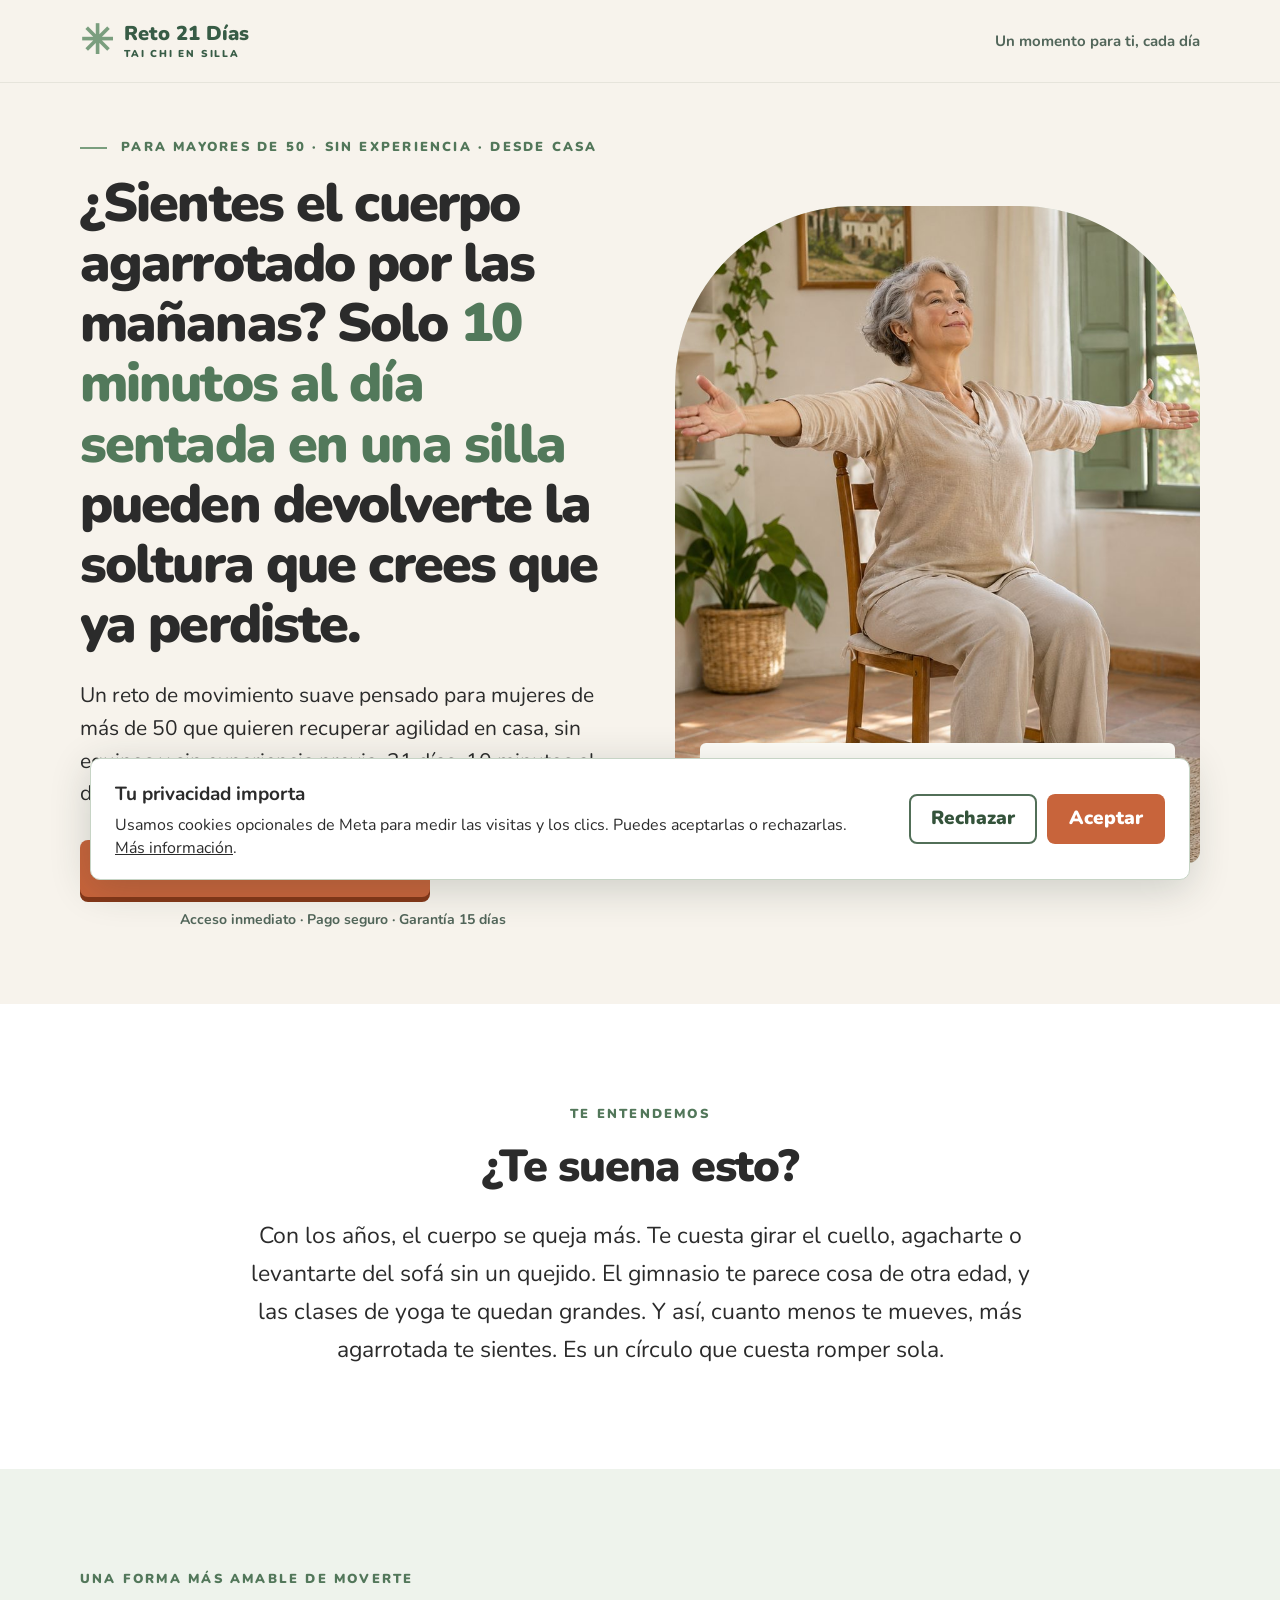
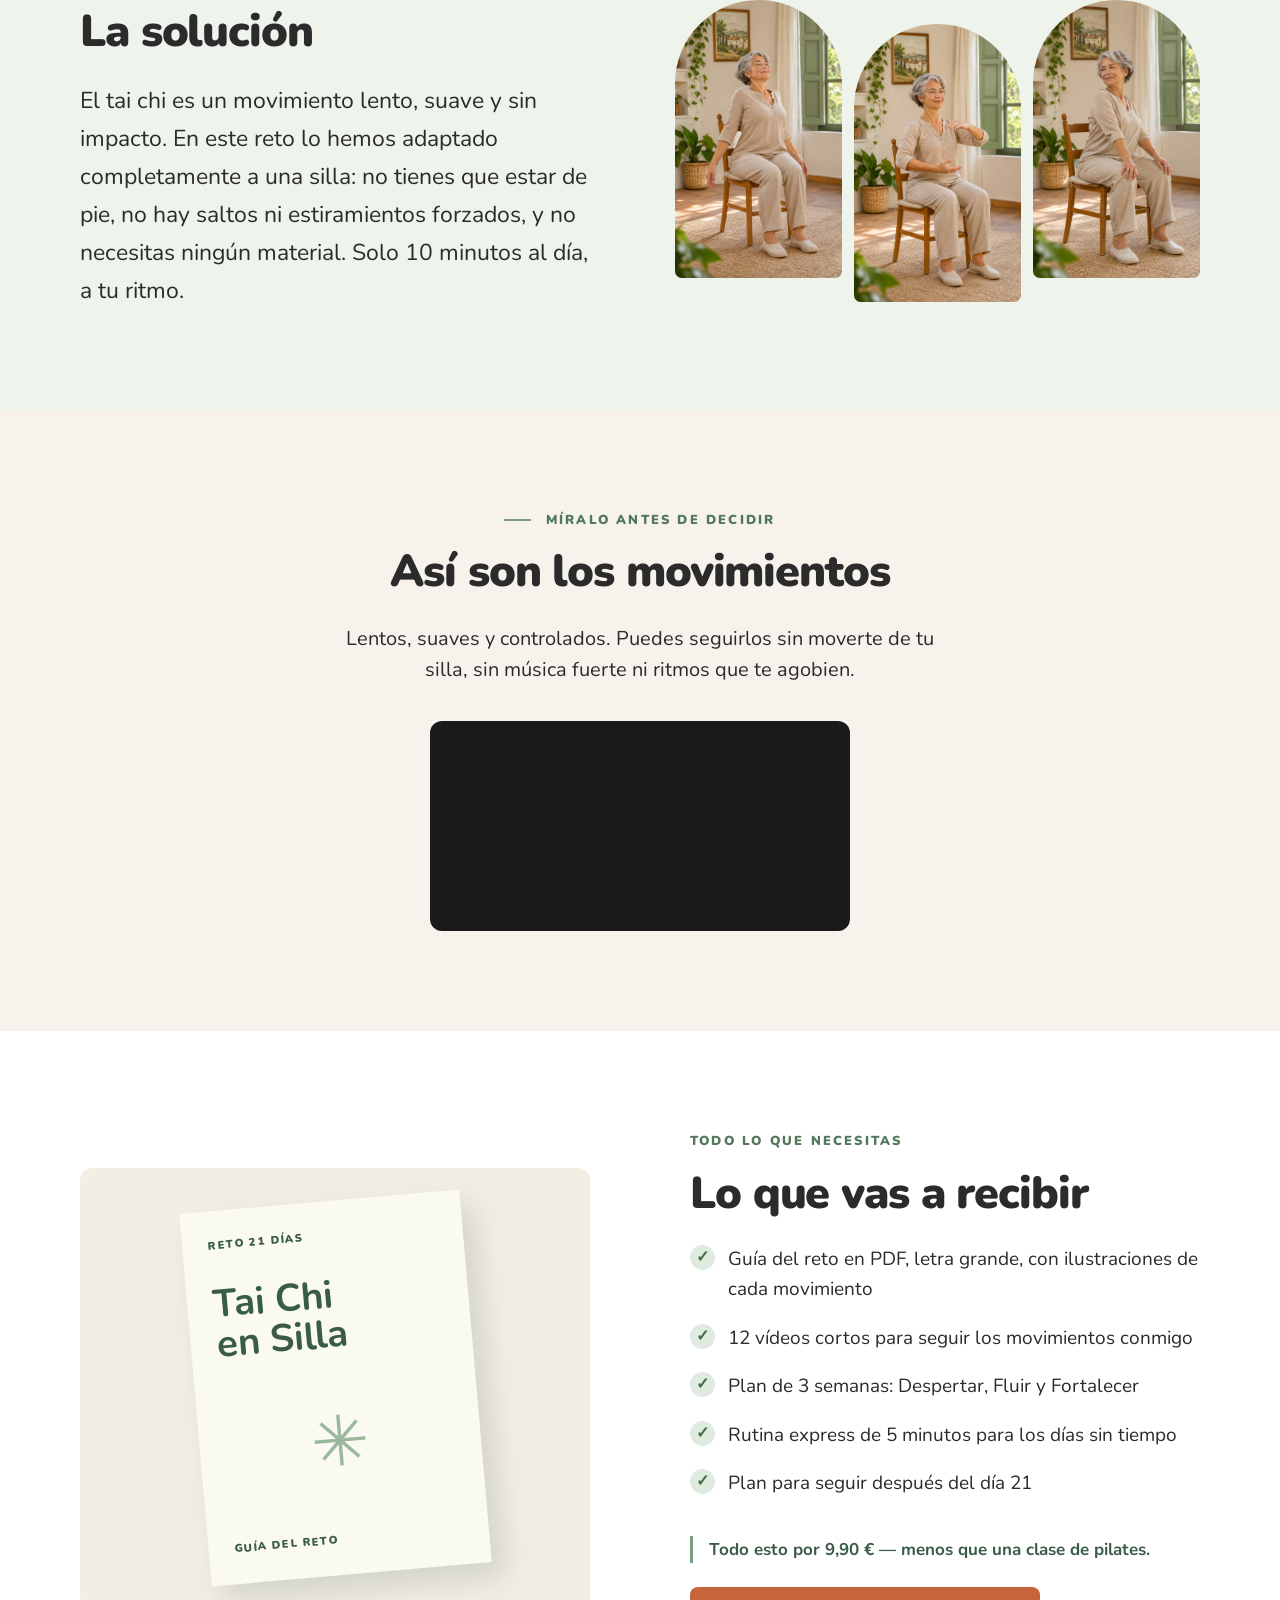
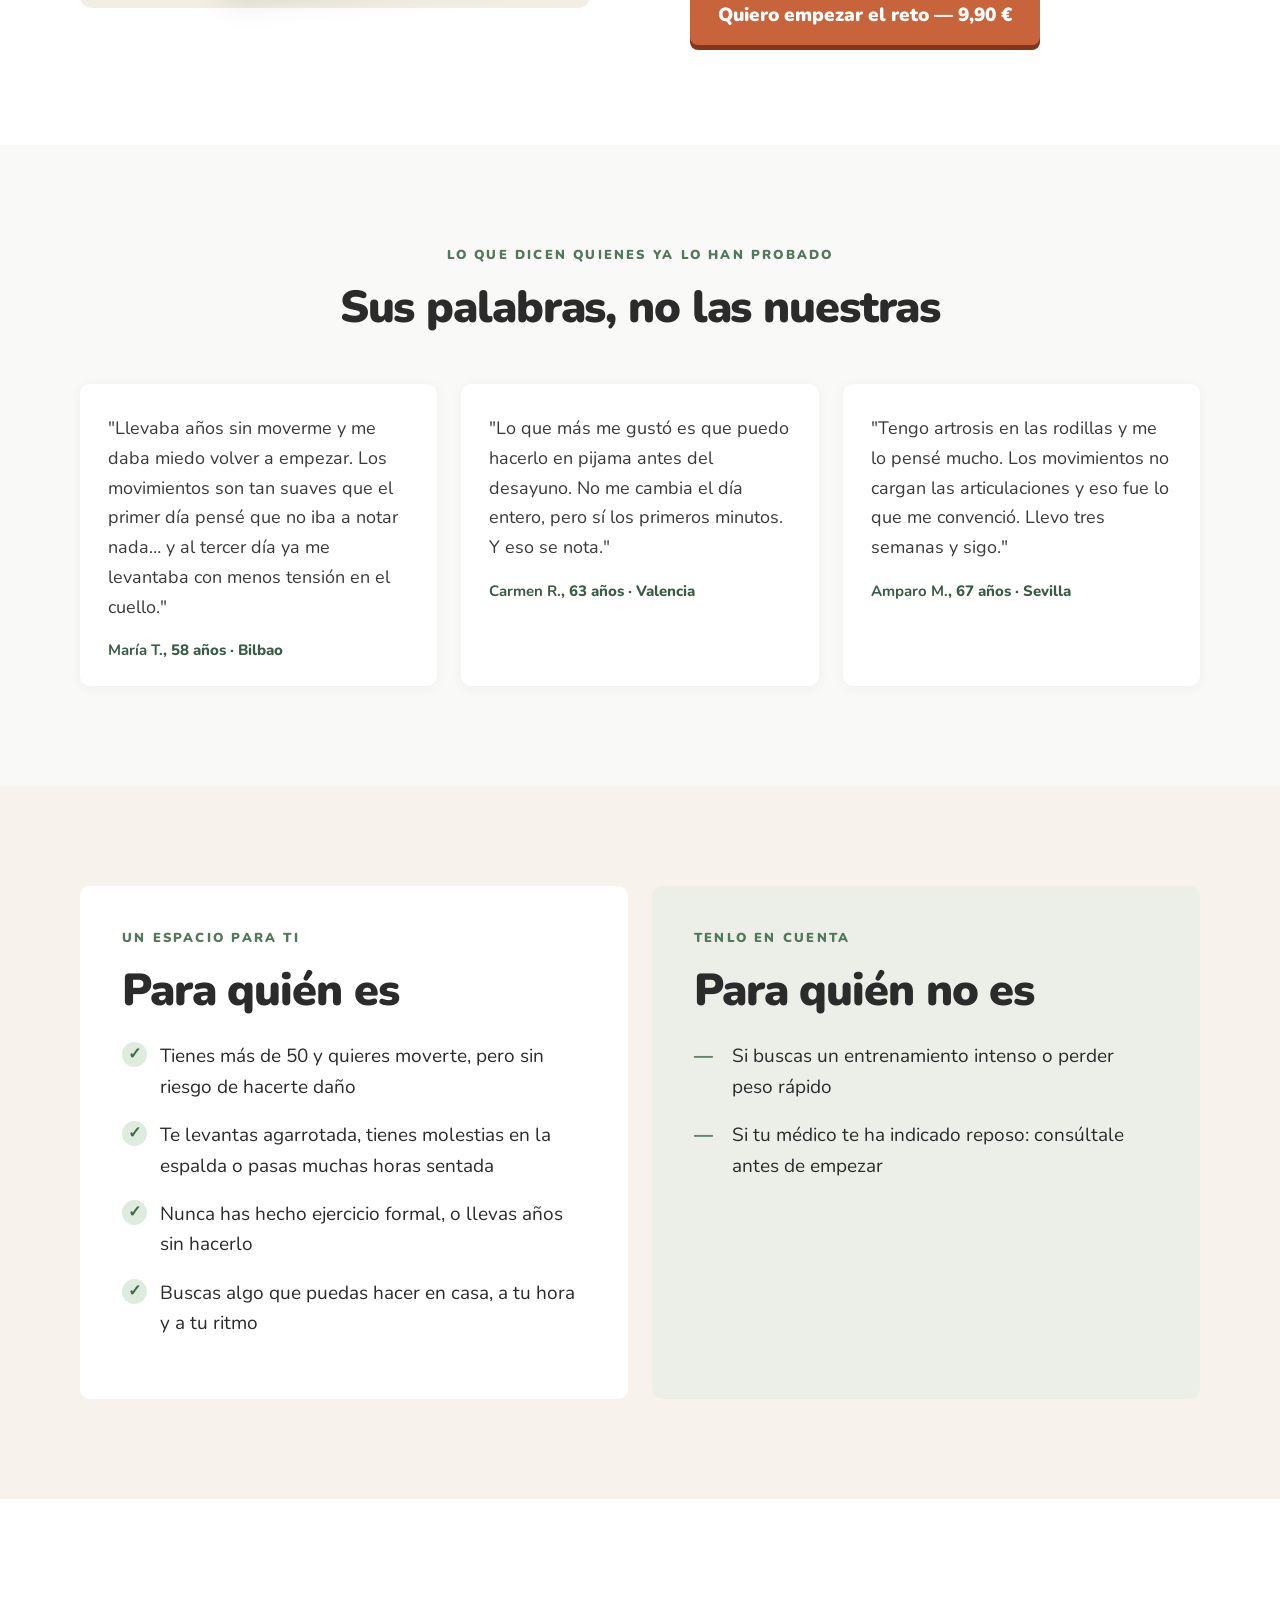
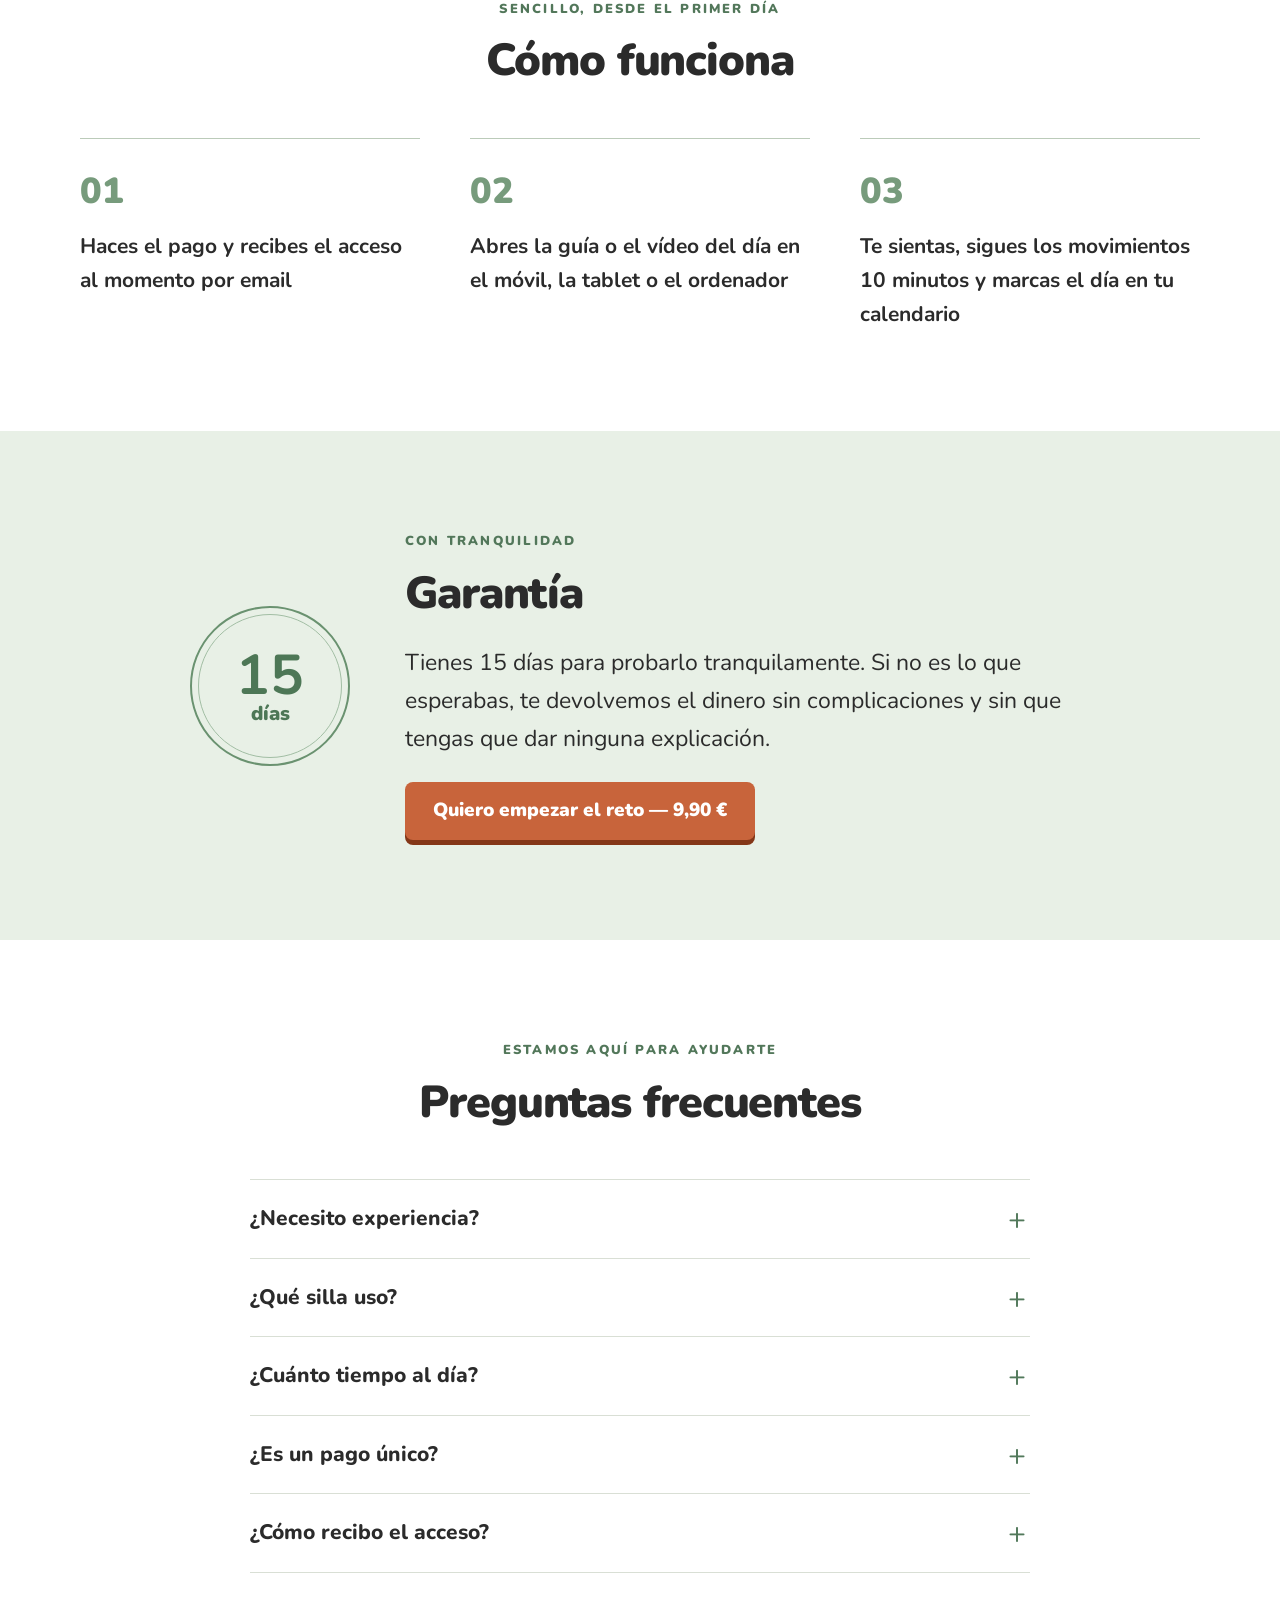
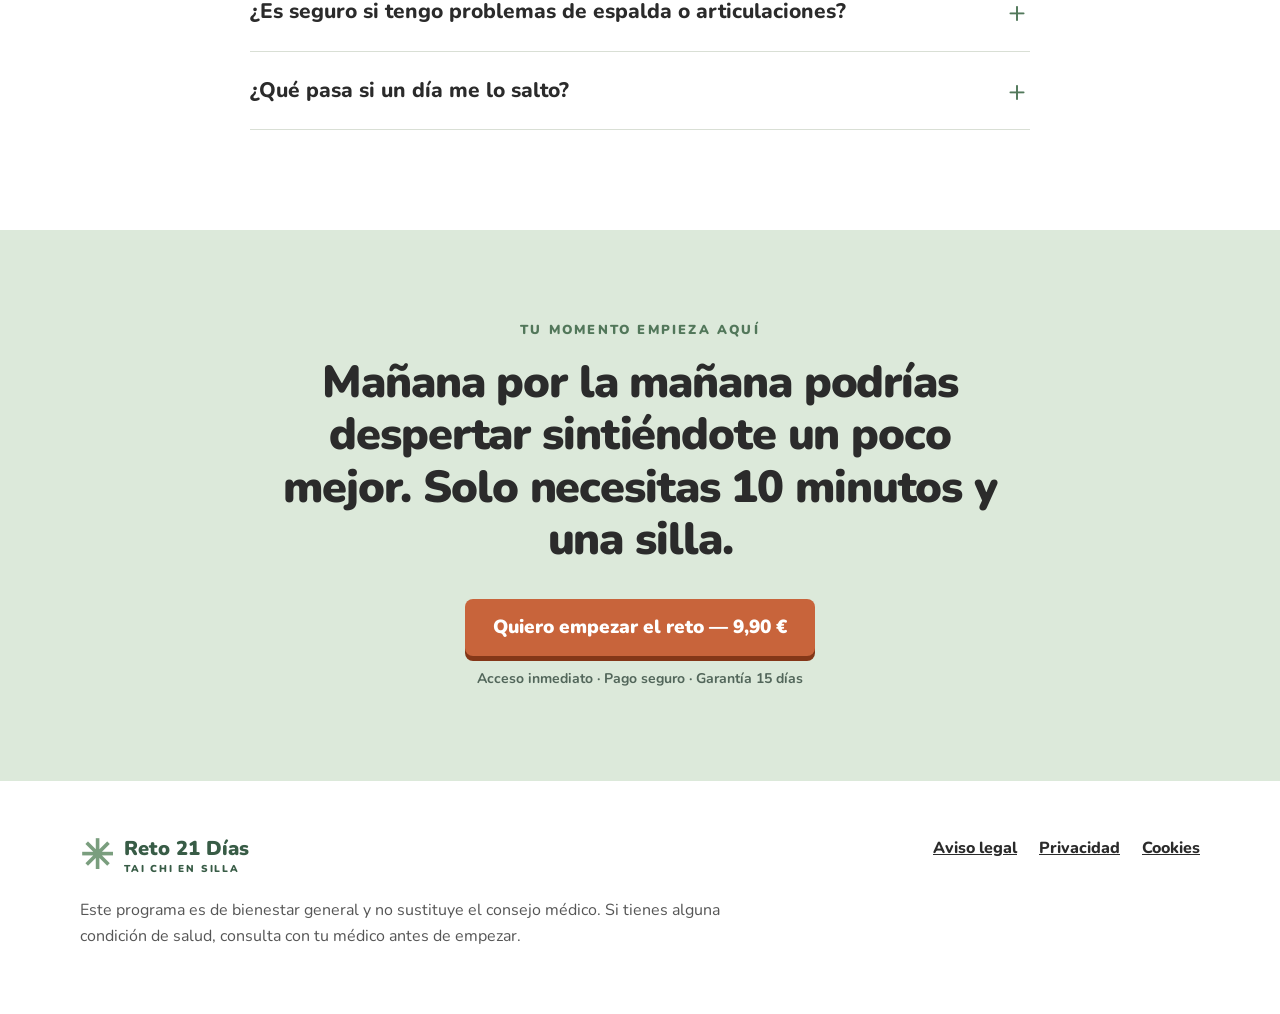
==== commit 66bfab25: "vídeo demo: autoplay silencioso em loop Co-Authored-By: Claude Sonnet 4.6 <noreply@anthropic.com>" ====
--- a/site/index.html
+++ b/site/index.html
@@ -13,7 +13,7 @@
 <section class="hero"><div class="wrap hero-grid"><div class="hero-copy"><p class="eyebrow"><span></span> PARA MAYORES DE 50 · SIN EXPERIENCIA · DESDE CASA</p><h1>¿Sientes el cuerpo agarrotado por las mañanas? Solo <em>10 minutos al día sentada en una silla</em> pueden devolverte la soltura que crees que ya perdiste.</h1><p class="lead">Un reto de movimiento suave pensado para mujeres de más de 50 que quieren recuperar agilidad en casa, sin equipos y sin experiencia previa. 21 días, 10 minutos al día.</p><a class="button buy-button" href="https://pay.hotmart.com/XXXX">Quiero empezar el reto — 9,90 €</a><p class="buy-reassurance">Acceso inmediato · Pago seguro · Garantía 15 días</p></div><div class="hero-art"><img src="hero.jpg" alt="Mujer mayor sentada en una silla abriendo los brazos en un ejercicio de tai chi" width="839" height="1400" loading="eager" fetchpriority="high"><div class="art-caption"><span>UN DÍA A LA VEZ</span><strong>Muévete a tu ritmo.</strong></div></div></div></section>
 <section class="section problem"><div class="wrap narrow"><p class="eyebrow">TE ENTENDEMOS</p><h2>¿Te suena esto?</h2><p class="large-copy">Con los años, el cuerpo se queja más. Te cuesta girar el cuello, agacharte o levantarte del sofá sin un quejido. El gimnasio te parece cosa de otra edad, y las clases de yoga te quedan grandes. Y así, cuanto menos te mueves, más agarrotada te sientes. Es un círculo que cuesta romper sola.</p></div></section>
 <section class="section solution"><div class="wrap solution-grid"><div><p class="eyebrow">UNA FORMA MÁS AMABLE DE MOVERTE</p><h2>La solución</h2><p class="large-copy">El tai chi es un movimiento lento, suave y sin impacto. En este reto lo hemos adaptado completamente a una silla: no tienes que estar de pie, no hay saltos ni estiramientos forzados, y no necesitas ningún material. Solo 10 minutos al día, a tu ritmo.</p></div><div class="movement-grid"><div class="movement"><img src="mov-01.jpg" alt="Movimiento de hombros hacia atrás sentada en una silla" width="839" height="1400" loading="lazy"></div><div class="movement"><img src="mov-02.jpg" alt="Postura de tai chi sentada con las manos frente al pecho" width="839" height="1400" loading="lazy"></div><div class="movement"><img src="mov-03.jpg" alt="Giro suave del tronco sentada en una silla" width="839" height="1400" loading="lazy"></div></div></div></section>
-<section class="section video-preview"><div class="wrap narrow video-preview-inner"><p class="eyebrow"><span></span> MÍRALO ANTES DE DECIDIR</p><h2>Así son los movimientos</h2><p class="lead-narrow">Lentos, suaves y controlados. Puedes seguirlos sin moverte de tu silla, sin música fuerte ni ritmos que te agobien.</p><div class="video-wrapper"><video controls preload="none" width="100%"><source src="demo.mp4" type="video/mp4">Tu navegador no admite vídeo HTML5.</video></div></div></section>
+<section class="section video-preview"><div class="wrap narrow video-preview-inner"><p class="eyebrow"><span></span> MÍRALO ANTES DE DECIDIR</p><h2>Así son los movimientos</h2><p class="lead-narrow">Lentos, suaves y controlados. Puedes seguirlos sin moverte de tu silla, sin música fuerte ni ritmos que te agobien.</p><div class="video-wrapper"><video autoplay muted loop playsinline preload="auto" width="100%"><source src="demo.mp4" type="video/mp4">Tu navegador no admite vídeo HTML5.</video></div></div></section>
 <section class="section receive"><div class="wrap receive-grid"><div class="pdf-art" role="img" aria-label="Espacio para maqueta de la guía del reto en PDF"><div class="pdf-sheet"><span>RETO 21 DÍAS</span><strong>Tai Chi<br>en Silla</strong><i aria-hidden="true">✳</i><small>GUÍA DEL RETO</small></div></div><div><p class="eyebrow">TODO LO QUE NECESITAS</p><h2>Lo que vas a recibir</h2><ul class="check-list"><li>Guía del reto en PDF, letra grande, con ilustraciones de cada movimiento</li><li>12 vídeos cortos para seguir los movimientos conmigo</li><li>Plan de 3 semanas: Despertar, Fluir y Fortalecer</li><li>Rutina express de 5 minutos para los días sin tiempo</li><li>Plan para seguir después del día 21</li></ul><p class="value-note">Todo esto por 9,90&nbsp;€ — menos que una clase de pilates.</p><a class="button buy-button section-buy" href="https://pay.hotmart.com/XXXX">Quiero empezar el reto — 9,90 €</a></div></div></section>
 <!-- ⚠️ IMPORTANTE: Sustituye estos tres testimonios por testimonios reales de tus primeras compradoras antes de publicar. Nunca publiques testimonios ficticios. -->
 <section class="section testimonials"><div class="wrap"><div class="section-heading"><p class="eyebrow">LO QUE DICEN QUIENES YA LO HAN PROBADO</p><h2>Sus palabras, no las nuestras</h2></div><div class="testimonials-grid"><figure class="testimonial-card"><blockquote><p>"Llevaba años sin moverme y me daba miedo volver a empezar. Los movimientos son tan suaves que el primer día pensé que no iba a notar nada… y al tercer día ya me levantaba con menos tensión en el cuello."</p></blockquote><figcaption><strong>María T.</strong>, 58 años · Bilbao</figcaption></figure><figure class="testimonial-card"><blockquote><p>"Lo que más me gustó es que puedo hacerlo en pijama antes del desayuno. No me cambia el día entero, pero sí los primeros minutos. Y eso se nota."</p></blockquote><figcaption><strong>Carmen R.</strong>, 63 años · Valencia</figcaption></figure><figure class="testimonial-card"><blockquote><p>"Tengo artrosis en las rodillas y me lo pensé mucho. Los movimientos no cargan las articulaciones y eso fue lo que me convenció. Llevo tres semanas y sigo."</p></blockquote><figcaption><strong>Amparo M.</strong>, 67 años · Sevilla</figcaption></figure></div></div></section>
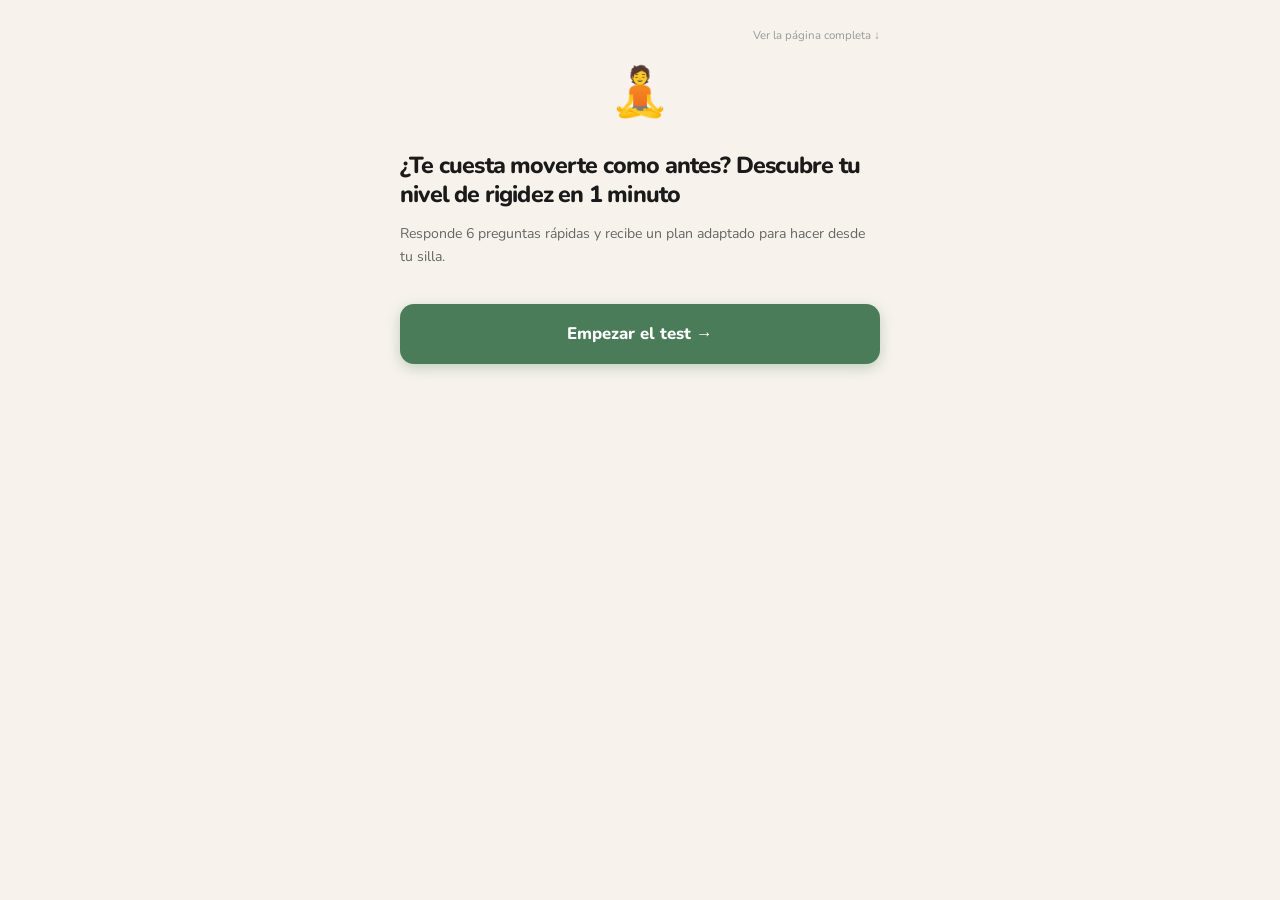
==== commit 772587e4: "quiz: funil de quiz + VSL como overlay sobre a página de vendas - Quiz de 6 perguntas com pontuação " ====
--- a/site/index.html
+++ b/site/index.html
@@ -5,15 +5,381 @@
   <title>Reto 21 Días: Tai Chi en Silla para mayores de 50</title>
   <meta name="description" content="Movimientos suaves de tai chi en silla durante 10 minutos al día, desde casa y sin experiencia, para mayores de 50.">
   <meta property="og:type" content="website"><meta property="og:title" content="Reto 21 Días: Tai Chi en Silla para mayores de 50"><meta property="og:description" content="Movimientos suaves, sin impacto y sin experiencia. Solo 10 minutos al día desde casa."><meta property="og:image" content="https://app-saas-reto21-taichi.2hj7na.easypanel.host/hero.jpg">
-  <link rel="preconnect" href="https://fonts.googleapis.com"><link rel="preconnect" href="https://fonts.gstatic.com" crossorigin><link href="https://fonts.googleapis.com/css2?family=Nunito:wght@400;600;700;800;900&display=swap" rel="stylesheet"><link rel="stylesheet" href="styles.css"><script src="main.js" defer></script>
+  <link rel="preconnect" href="https://fonts.googleapis.com">
+  <link rel="preconnect" href="https://fonts.gstatic.com" crossorigin>
+  <link rel="preload" href="https://fonts.googleapis.com/css2?family=Nunito:wght@400;600;700;800;900&display=swap" as="style" onload="this.onload=null;this.rel='stylesheet'">
+  <noscript><link href="https://fonts.googleapis.com/css2?family=Nunito:wght@400;600;700;800;900&display=swap" rel="stylesheet"></noscript>
+  <script>
+  (function(){
+    var l=document.createElement('link');
+    var pg=new URLSearchParams(window.location.search).get('quiz')==='0';
+    if(pg){l.rel='stylesheet';}
+    else{l.rel='preload';l.setAttribute('as','style');l.onload=function(){this.onload=null;this.rel='stylesheet';};}
+    l.href='styles.css';
+    document.head.appendChild(l);
+  })();
+  </script>
+  <script src="main.js" defer></script>
+
+  <!-- ══ QUIZ CONFIG — edita estas 4 variables ══ -->
+  <script>
+    var QCFG = {
+      PIXEL_ID:             'TU_PIXEL_ID',
+      CHECKOUT_URL:         'https://pay.hotmart.com/XXXX',
+      VIDEO_URL:            'https://tudominio.com/vsl.mp4',
+      BUTTON_DELAY_SECONDS: 0
+    };
+  </script>
+
+  <style>
+    /* ── Quiz overlay ─────────────────────────────── */
+    #qz-overlay {
+      position: fixed;
+      inset: 0;
+      z-index: 9000;
+      background: #f7f3ec;
+      overflow-y: auto;
+      -webkit-overflow-scrolling: touch;
+      display: flex;
+      flex-direction: column;
+      align-items: center;
+    }
+    #qz-overlay.qz-hidden { display: none; }
+
+    .qz-wrap {
+      width: 100%;
+      max-width: 520px;
+      padding: 20px 20px 48px;
+      flex: 1;
+      display: flex;
+      flex-direction: column;
+    }
+
+    .qz-topbar {
+      display: flex;
+      align-items: center;
+      justify-content: flex-end;
+      margin-bottom: 4px;
+    }
+    .qz-skip {
+      background: none;
+      border: none;
+      font-size: 0.72rem;
+      color: #999;
+      cursor: pointer;
+      padding: 6px 0;
+      font-family: inherit;
+    }
+
+    #qz-progress-bar {
+      width: 100%;
+      height: 7px;
+      background: #d9e6dd;
+      border-radius: 999px;
+      margin-bottom: 28px;
+      overflow: hidden;
+    }
+    #qz-progress-fill {
+      height: 100%;
+      background: #4a7c59;
+      border-radius: 999px;
+      transition: width .4s ease;
+      width: 0%;
+    }
+
+    .qz-screen { display: none; flex-direction: column; flex: 1; }
+    .qz-screen.qz-active { display: flex; }
+
+    .qz-hero-icon { font-size: 3rem; text-align: center; margin-bottom: 20px; }
+
+    .qz-h1 {
+      font-size: 1.45rem;
+      font-weight: 800;
+      line-height: 1.25;
+      margin-bottom: 14px;
+      color: #1a1a1a;
+    }
+    .qz-subtitle {
+      font-size: 0.88rem;
+      color: #666;
+      line-height: 1.6;
+      margin-bottom: 36px;
+    }
+
+    .qz-step-label {
+      font-size: 0.72rem;
+      font-weight: 700;
+      text-transform: uppercase;
+      letter-spacing: .08em;
+      color: #4a7c59;
+      margin-bottom: 10px;
+    }
+    .qz-h2 {
+      font-size: 1.15rem;
+      font-weight: 700;
+      line-height: 1.35;
+      margin-bottom: 24px;
+      color: #1a1a1a;
+    }
+
+    .qz-options { display: flex; flex-direction: column; gap: 12px; }
+
+    .qz-opt {
+      display: flex;
+      align-items: center;
+      gap: 14px;
+      min-height: 60px;
+      padding: 14px 18px;
+      background: #fff;
+      border: 2px solid #d9e6dd;
+      border-radius: 14px;
+      font-size: 0.95rem;
+      font-weight: 600;
+      color: #1a1a1a;
+      cursor: pointer;
+      text-align: left;
+      transition: border-color .15s, background .15s, transform .1s;
+      -webkit-tap-highlight-color: transparent;
+      width: 100%;
+      font-family: inherit;
+    }
+    .qz-opt:active { transform: scale(.98); }
+    .qz-opt.qz-selected { border-color: #4a7c59; background: #e8f0eb; }
+    .qz-opt-emoji { font-size: 1.3rem; flex-shrink: 0; }
+
+    .qz-back {
+      background: none;
+      border: none;
+      color: #666;
+      font-size: 0.8rem;
+      cursor: pointer;
+      padding: 10px 0;
+      margin-top: 20px;
+      align-self: flex-start;
+      font-family: inherit;
+      -webkit-tap-highlight-color: transparent;
+    }
+
+    .qz-btn-primary {
+      display: flex;
+      align-items: center;
+      justify-content: center;
+      width: 100%;
+      min-height: 60px;
+      background: #4a7c59;
+      color: #fff;
+      border: none;
+      border-radius: 14px;
+      font-size: 1.05rem;
+      font-weight: 800;
+      cursor: pointer;
+      box-shadow: 0 4px 14px rgba(74,124,89,.30);
+      transition: background .15s;
+      font-family: inherit;
+      -webkit-tap-highlight-color: transparent;
+    }
+    .qz-btn-primary:active { background: #376145; }
+
+    #qz-loading {
+      align-items: center;
+      justify-content: center;
+      gap: 24px;
+    }
+    .qz-loading-text {
+      font-size: 1.05rem;
+      font-weight: 700;
+      color: #4a7c59;
+    }
+    .qz-dots span {
+      display: inline-block;
+      width: 11px; height: 11px;
+      background: #4a7c59;
+      border-radius: 50%;
+      margin: 0 4px;
+      animation: qz-bounce .9s infinite both;
+    }
+    .qz-dots span:nth-child(2) { animation-delay: .15s; }
+    .qz-dots span:nth-child(3) { animation-delay: .30s; }
+    @keyframes qz-bounce {
+      0%,80%,100% { transform: scale(.55); opacity: .4; }
+      40%          { transform: scale(1);   opacity: 1;   }
+    }
+
+    .qz-badge {
+      display: inline-block;
+      padding: 6px 18px;
+      border-radius: 999px;
+      font-size: 0.72rem;
+      font-weight: 800;
+      text-transform: uppercase;
+      letter-spacing: .07em;
+      margin-bottom: 14px;
+    }
+    .qz-badge-low  { background: #d4edda; color: #1a5c2a; }
+    .qz-badge-mid  { background: #fff3cd; color: #856404; }
+    .qz-badge-high { background: #f8d7da; color: #842029; }
+
+    .qz-result-title {
+      font-size: 1.3rem;
+      font-weight: 800;
+      margin-bottom: 16px;
+      line-height: 1.3;
+      color: #1a1a1a;
+    }
+    .qz-result-desc {
+      font-size: 0.88rem;
+      line-height: 1.65;
+      color: #666;
+      background: #fff;
+      border-radius: 14px;
+      padding: 18px;
+      margin-bottom: 24px;
+      border-left: 4px solid #4a7c59;
+    }
+    .qz-result-cta {
+      font-size: 0.95rem;
+      font-weight: 700;
+      margin-bottom: 16px;
+      text-align: center;
+      color: #1a1a1a;
+    }
+
+    .qz-vsl-title {
+      font-size: 1.05rem;
+      font-weight: 800;
+      text-align: center;
+      margin-bottom: 16px;
+      line-height: 1.35;
+      color: #1a1a1a;
+    }
+    .qz-video-wrap {
+      position: relative;
+      width: 100%;
+      aspect-ratio: 16 / 9;
+      background: #111;
+      border-radius: 14px;
+      overflow: hidden;
+      margin-bottom: 20px;
+    }
+    .qz-video-wrap video {
+      width: 100%;
+      height: 100%;
+      object-fit: cover;
+    }
+
+    .qz-btn-checkout {
+      display: flex;
+      align-items: center;
+      justify-content: center;
+      width: 100%;
+      min-height: 64px;
+      background: #e8630a;
+      color: #fff;
+      border: none;
+      border-radius: 14px;
+      font-size: 1.05rem;
+      font-weight: 800;
+      cursor: pointer;
+      box-shadow: 0 4px 16px rgba(232,99,10,.35);
+      transition: background .15s;
+      text-decoration: none;
+      font-family: inherit;
+      -webkit-tap-highlight-color: transparent;
+      margin-bottom: 10px;
+    }
+    .qz-btn-checkout:active { background: #c4520a; }
+    .qz-btn-checkout.qz-hidden { display: none; }
+
+    .qz-guarantee {
+      text-align: center;
+      font-size: 0.72rem;
+      color: #666;
+      margin-bottom: 20px;
+    }
+    .qz-disclaimer {
+      font-size: 0.68rem;
+      color: #999;
+      text-align: center;
+      line-height: 1.55;
+      border-top: 1px solid #e0e0e0;
+      padding-top: 16px;
+    }
+  </style>
 </head>
 <body>
+
+<!-- ══ QUIZ OVERLAY ══════════════════════════════════════════ -->
+<div id="qz-overlay">
+  <div class="qz-wrap">
+
+    <div class="qz-topbar">
+      <button class="qz-skip" onclick="qzClose()">Ver la página completa ↓</button>
+    </div>
+
+    <div id="qz-progress-bar" style="display:none">
+      <div id="qz-progress-fill"></div>
+    </div>
+
+    <!-- ① Intro -->
+    <div id="qz-intro" class="qz-screen qz-active">
+      <div class="qz-hero-icon">🧘</div>
+      <h1 class="qz-h1">¿Te cuesta moverte como antes? Descubre tu nivel de rigidez en 1 minuto</h1>
+      <p class="qz-subtitle">Responde 6 preguntas rápidas y recibe un plan adaptado para hacer desde tu silla.</p>
+      <button class="qz-btn-primary" onclick="qzStart()">Empezar el test →</button>
+    </div>
+
+    <!-- ② Pregunta -->
+    <div id="qz-quiz" class="qz-screen">
+      <div class="qz-step-label" id="qz-step"></div>
+      <h2 class="qz-h2" id="qz-qtext"></h2>
+      <div class="qz-options" id="qz-opts"></div>
+      <button class="qz-back" id="qz-back" onclick="qzBack()">← Atrás</button>
+    </div>
+
+    <!-- ③ Cargando -->
+    <div id="qz-loading" class="qz-screen">
+      <div class="qz-loading-text">Analizando tus respuestas…</div>
+      <div class="qz-dots"><span></span><span></span><span></span></div>
+    </div>
+
+    <!-- ④ Resultado -->
+    <div id="qz-result" class="qz-screen">
+      <span class="qz-badge" id="qz-badge"></span>
+      <div class="qz-result-title" id="qz-rtitle"></div>
+      <div class="qz-result-desc" id="qz-rdesc"></div>
+      <div class="qz-result-cta">Mira este vídeo corto para ver cómo funciona el Reto 21 Días 👇</div>
+      <button class="qz-btn-primary" onclick="qzGoVSL()">Ver el vídeo ahora →</button>
+    </div>
+
+    <!-- ⑤ VSL -->
+    <div id="qz-vsl" class="qz-screen">
+      <div class="qz-vsl-title">Cómo funciona el Reto 21 Días: Tai Chi en Silla</div>
+      <div class="qz-video-wrap" id="qz-video-wrap"></div>
+      <a id="qz-cta" class="qz-btn-checkout qz-hidden" href="#" onclick="qzCheckout()">
+        Quiero empezar el Reto 21 Días →
+      </a>
+      <p class="qz-guarantee">🔒 Pago único · Acceso inmediato · Garantía de 7 días</p>
+      <p class="qz-disclaimer">Este programa no sustituye el consejo médico. Consulta a tu médico si tienes alguna lesión o problema de salud.</p>
+    </div>
+
+  </div>
+</div>
+<!-- ══ /QUIZ OVERLAY ══════════════════════════════════════════ -->
+
+<div id="qz-page">
+<script>
+  /* Ocultar página mientras quiz activo; script síncrono evita que el
+     navegador empiece a cargar imágenes antes de leer display:none */
+  if(new URLSearchParams(window.location.search).get('quiz')!=='0'){
+    document.getElementById('qz-page').style.display='none';
+  }
+</script>
 <header class="site-header"><div class="wrap header-inner"><a class="brand" href="#inicio"><span class="brand-mark" aria-hidden="true">✳</span><span>Reto 21 Días <small>TAI CHI EN SILLA</small></span></a><span class="header-note">Un momento para ti, cada día</span></div></header>
 <main id="inicio">
-<section class="hero"><div class="wrap hero-grid"><div class="hero-copy"><p class="eyebrow"><span></span> PARA MAYORES DE 50 · SIN EXPERIENCIA · DESDE CASA</p><h1>¿Sientes el cuerpo agarrotado por las mañanas? Solo <em>10 minutos al día sentada en una silla</em> pueden devolverte la soltura que crees que ya perdiste.</h1><p class="lead">Un reto de movimiento suave pensado para mujeres de más de 50 que quieren recuperar agilidad en casa, sin equipos y sin experiencia previa. 21 días, 10 minutos al día.</p><a class="button buy-button" href="https://pay.hotmart.com/XXXX">Quiero empezar el reto — 9,90 €</a><p class="buy-reassurance">Acceso inmediato · Pago seguro · Garantía 15 días</p></div><div class="hero-art"><img src="hero.jpg" alt="Mujer mayor sentada en una silla abriendo los brazos en un ejercicio de tai chi" width="839" height="1400" loading="eager" fetchpriority="high"><div class="art-caption"><span>UN DÍA A LA VEZ</span><strong>Muévete a tu ritmo.</strong></div></div></div></section>
+<section class="hero"><div class="wrap hero-grid"><div class="hero-copy"><p class="eyebrow"><span></span> PARA MAYORES DE 50 · SIN EXPERIENCIA · DESDE CASA</p><h1>¿Sientes el cuerpo agarrotado por las mañanas? Solo <em>10 minutos al día sentada en una silla</em> pueden devolverte la soltura que crees que ya perdiste.</h1><p class="lead">Un reto de movimiento suave pensado para mujeres de más de 50 que quieren recuperar agilidad en casa, sin equipos y sin experiencia previa. 21 días, 10 minutos al día.</p><a class="button buy-button" href="https://pay.hotmart.com/XXXX">Quiero empezar el reto — 9,90 €</a><p class="buy-reassurance">Acceso inmediato · Pago seguro · Garantía 15 días</p></div><div class="hero-art"><img id="qz-hero" data-src="hero.jpg" src="" alt="Mujer mayor sentada en una silla abriendo los brazos en un ejercicio de tai chi" width="839" height="1400"><script>(function(){var i=document.getElementById('qz-hero'),pg=new URLSearchParams(window.location.search).get('quiz')==='0';if(pg){i.setAttribute('fetchpriority','high');}else{i.setAttribute('loading','lazy');}i.src=i.dataset.src;})();</script><div class="art-caption"><span>UN DÍA A LA VEZ</span><strong>Muévete a tu ritmo.</strong></div></div></div></section>
 <section class="section problem"><div class="wrap narrow"><p class="eyebrow">TE ENTENDEMOS</p><h2>¿Te suena esto?</h2><p class="large-copy">Con los años, el cuerpo se queja más. Te cuesta girar el cuello, agacharte o levantarte del sofá sin un quejido. El gimnasio te parece cosa de otra edad, y las clases de yoga te quedan grandes. Y así, cuanto menos te mueves, más agarrotada te sientes. Es un círculo que cuesta romper sola.</p></div></section>
 <section class="section solution"><div class="wrap solution-grid"><div><p class="eyebrow">UNA FORMA MÁS AMABLE DE MOVERTE</p><h2>La solución</h2><p class="large-copy">El tai chi es un movimiento lento, suave y sin impacto. En este reto lo hemos adaptado completamente a una silla: no tienes que estar de pie, no hay saltos ni estiramientos forzados, y no necesitas ningún material. Solo 10 minutos al día, a tu ritmo.</p></div><div class="movement-grid"><div class="movement"><img src="mov-01.jpg" alt="Movimiento de hombros hacia atrás sentada en una silla" width="839" height="1400" loading="lazy"></div><div class="movement"><img src="mov-02.jpg" alt="Postura de tai chi sentada con las manos frente al pecho" width="839" height="1400" loading="lazy"></div><div class="movement"><img src="mov-03.jpg" alt="Giro suave del tronco sentada en una silla" width="839" height="1400" loading="lazy"></div></div></div></section>
-<section class="section video-preview"><div class="wrap narrow video-preview-inner"><p class="eyebrow"><span></span> MÍRALO ANTES DE DECIDIR</p><h2>Así son los movimientos</h2><p class="lead-narrow">Lentos, suaves y controlados. Puedes seguirlos sin moverte de tu silla, sin música fuerte ni ritmos que te agobien.</p><div class="video-wrapper"><video autoplay muted loop playsinline preload="auto" width="100%"><source src="demo.mp4" type="video/mp4">Tu navegador no admite vídeo HTML5.</video></div></div></section>
+<section class="section video-preview"><div class="wrap narrow video-preview-inner"><p class="eyebrow"><span></span> MÍRALO ANTES DE DECIDIR</p><h2>Así son los movimientos</h2><p class="lead-narrow">Lentos, suaves y controlados. Puedes seguirlos sin moverte de tu silla, sin música fuerte ni ritmos que te agobien.</p><div class="video-wrapper"><video muted loop playsinline preload="none" data-autoplay="1" width="100%"><source src="demo.mp4" type="video/mp4">Tu navegador no admite vídeo HTML5.</video></div></div></section>
 <section class="section receive"><div class="wrap receive-grid"><div class="pdf-art" role="img" aria-label="Espacio para maqueta de la guía del reto en PDF"><div class="pdf-sheet"><span>RETO 21 DÍAS</span><strong>Tai Chi<br>en Silla</strong><i aria-hidden="true">✳</i><small>GUÍA DEL RETO</small></div></div><div><p class="eyebrow">TODO LO QUE NECESITAS</p><h2>Lo que vas a recibir</h2><ul class="check-list"><li>Guía del reto en PDF, letra grande, con ilustraciones de cada movimiento</li><li>12 vídeos cortos para seguir los movimientos conmigo</li><li>Plan de 3 semanas: Despertar, Fluir y Fortalecer</li><li>Rutina express de 5 minutos para los días sin tiempo</li><li>Plan para seguir después del día 21</li></ul><p class="value-note">Todo esto por 9,90&nbsp;€ — menos que una clase de pilates.</p><a class="button buy-button section-buy" href="https://pay.hotmart.com/XXXX">Quiero empezar el reto — 9,90 €</a></div></div></section>
 <!-- ⚠️ IMPORTANTE: Sustituye estos tres testimonios por testimonios reales de tus primeras compradoras antes de publicar. Nunca publiques testimonios ficticios. -->
 <section class="section testimonials"><div class="wrap"><div class="section-heading"><p class="eyebrow">LO QUE DICEN QUIENES YA LO HAN PROBADO</p><h2>Sus palabras, no las nuestras</h2></div><div class="testimonials-grid"><figure class="testimonial-card"><blockquote><p>"Llevaba años sin moverme y me daba miedo volver a empezar. Los movimientos son tan suaves que el primer día pensé que no iba a notar nada… y al tercer día ya me levantaba con menos tensión en el cuello."</p></blockquote><figcaption><strong>María T.</strong>, 58 años · Bilbao</figcaption></figure><figure class="testimonial-card"><blockquote><p>"Lo que más me gustó es que puedo hacerlo en pijama antes del desayuno. No me cambia el día entero, pero sí los primeros minutos. Y eso se nota."</p></blockquote><figcaption><strong>Carmen R.</strong>, 63 años · Valencia</figcaption></figure><figure class="testimonial-card"><blockquote><p>"Tengo artrosis en las rodillas y me lo pensé mucho. Los movimientos no cargan las articulaciones y eso fue lo que me convenció. Llevo tres semanas y sigo."</p></blockquote><figcaption><strong>Amparo M.</strong>, 67 años · Sevilla</figcaption></figure></div></div></section>
@@ -25,5 +391,198 @@
 </main>
 <footer><div class="wrap footer-inner"><div><a class="brand footer-brand" href="#inicio"><span class="brand-mark" aria-hidden="true">✳</span><span>Reto 21 Días <small>TAI CHI EN SILLA</small></span></a><p>Este programa es de bienestar general y no sustituye el consejo médico. Si tienes alguna condición de salud, consulta con tu médico antes de empezar.</p></div><nav aria-label="Información legal"><a href="aviso-legal.html">Aviso legal</a><a href="privacidad.html">Privacidad</a><a href="cookies.html">Cookies</a></nav></div></footer>
 <div class="sticky-buy" id="sticky-buy"><a class="button buy-button" href="https://pay.hotmart.com/XXXX">Quiero empezar el reto — 9,90 €</a></div>
+</div><!-- /qz-page -->
+<!-- Meta Pixel (async) -->
+<script>
+!function(f,b,e,v,n,t,s){if(f.fbq)return;n=f.fbq=function(){n.callMethod?
+n.callMethod.apply(n,arguments):n.queue.push(arguments)};if(!f._fbq)f._fbq=n;
+n.push=n;n.loaded=!0;n.version='2.0';n.queue=[];t=b.createElement(e);t.async=!0;
+t.src=v;s=b.getElementsByTagName(e)[0];s.parentNode.insertBefore(t,s)}
+(window,document,'script','https://connect.facebook.net/en_US/fbevents.js');
+</script>
+
+<!-- Quiz logic + A/B -->
+<script>
+(function(){
+  var quizActive = new URLSearchParams(window.location.search).get('quiz') !== '0';
+  var VER = quizActive ? 'quiz' : 'pagina';
+
+  /* ── Pixel ── */
+  function pxInit(){
+    if(QCFG.PIXEL_ID && QCFG.PIXEL_ID !== 'TU_PIXEL_ID'){
+      fbq('init', QCFG.PIXEL_ID);
+      fbq('track', 'PageView', {version: VER});
+    }
+  }
+  function px(ev, p){
+    if(typeof fbq !== 'function') return;
+    var params = Object.assign({version: VER}, p || {});
+    fbq('trackCustom', ev, params);
+  }
+
+  /* ── Revelar página oculta ── */
+  function revealPage(){
+    var page = document.getElementById('qz-page');
+    if(page) page.style.display = '';
+    /* Disparar autoplay en vídeos marcados */
+    document.querySelectorAll('video[data-autoplay]').forEach(function(v){
+      v.play().catch(function(){});
+    });
+  }
+
+  /* ── Init A/B ── */
+  if(quizActive){
+    document.getElementById('qz-overlay').style.display = '';
+  } else {
+    document.getElementById('qz-overlay').classList.add('qz-hidden');
+    revealPage();
+  }
+
+  pxInit();
+
+  /* ── Quiz data ── */
+  var QS = [
+    { text:'¿Qué edad tienes?', opts:[
+      {l:'50-59 años',e:'🌱',s:1,k:null},
+      {l:'60-69 años',e:'🌿',s:2,k:null},
+      {l:'70 años o más',e:'🌳',s:3,k:null}]},
+    { text:'¿Te cuesta levantarte de la silla o del sofá?', opts:[
+      {l:'No, nada',e:'😊',s:0,k:null},
+      {l:'A veces',e:'😐',s:2,k:null},
+      {l:'Sí, bastante',e:'😣',s:3,k:null}]},
+    { text:'¿Dónde notas más rigidez?', opts:[
+      {l:'Cuello y hombros',e:'🧊',s:2,k:'cuello y hombros'},
+      {l:'Espalda',e:'🧊',s:2,k:'la espalda'},
+      {l:'Rodillas y caderas',e:'🧊',s:2,k:'rodillas y caderas'},
+      {l:'En todo el cuerpo',e:'🧊',s:3,k:'todo el cuerpo'}]},
+    { text:'¿Cuántas horas pasas sentado al día?', opts:[
+      {l:'Menos de 4 horas',e:'🕒',s:1,k:null},
+      {l:'Entre 4 y 7 horas',e:'🕕',s:2,k:null},
+      {l:'Más de 7 horas',e:'🕗',s:3,k:null}]},
+    { text:'¿Has probado algún ejercicio antes?', opts:[
+      {l:'Gimnasio, pero lo dejé',e:'🏋️',s:2,k:null},
+      {l:'Yoga, pero era muy difícil',e:'🧘',s:2,k:null},
+      {l:'Nunca he hecho nada',e:'🛋️',s:3,k:null},
+      {l:'Hago algo de ejercicio',e:'🚶',s:1,k:null}]},
+    { text:'¿Cuánto tiempo podrías dedicar al día?', opts:[
+      {l:'5 minutos',e:'⏱️',s:0,k:'5 minutos'},
+      {l:'10 minutos',e:'⏱️',s:0,k:'10 minutos'},
+      {l:'15 minutos',e:'⏱️',s:0,k:'15 minutos'}]}
+  ];
+
+  var ans=[], cur=0;
+
+  function qzShow(id){
+    document.querySelectorAll('.qz-screen').forEach(function(s){s.classList.remove('qz-active');});
+    document.getElementById(id).classList.add('qz-active');
+  }
+
+  function qzProg(step){
+    var b=document.getElementById('qz-progress-bar');
+    if(!step){b.style.display='none';return;}
+    b.style.display='block';
+    document.getElementById('qz-progress-fill').style.width=(step/6*100)+'%';
+  }
+
+  function qzBuildUrl(){
+    var base=QCFG.CHECKOUT_URL;
+    var src=new URLSearchParams(window.location.search);
+    var fwd=['utm_source','utm_medium','utm_campaign','utm_content','utm_term','fbclid','ad_id'];
+    var out=new URLSearchParams();
+    fwd.forEach(function(k){if(src.has(k))out.set(k,src.get(k));});
+    var qs=out.toString();
+    return qs?base+(base.indexOf('?')>=0?'&':'?')+qs:base;
+  }
+
+  window.qzStart=function(){
+    px('QuizStart');
+    ans=[];cur=0;
+    qzRender();
+  };
+
+  window.qzClose=function(){
+    document.getElementById('qz-overlay').classList.add('qz-hidden');
+    revealPage();
+  };
+
+  function qzRender(){
+    var q=QS[cur];
+    qzProg(cur+1);
+    document.getElementById('qz-step').textContent='Pregunta '+(cur+1)+' de 6';
+    document.getElementById('qz-qtext').textContent=q.text;
+    var c=document.getElementById('qz-opts');
+    c.innerHTML='';
+    q.opts.forEach(function(o){
+      var btn=document.createElement('button');
+      btn.className='qz-opt';
+      btn.innerHTML='<span class="qz-opt-emoji">'+o.e+'</span><span>'+o.l+'</span>';
+      if(ans[cur]&&ans[cur].l===o.l)btn.classList.add('qz-selected');
+      btn.addEventListener('click',function(){qzPick(o,btn);});
+      c.appendChild(btn);
+    });
+    document.getElementById('qz-back').style.visibility=cur===0?'hidden':'visible';
+    qzShow('qz-quiz');
+  }
+
+  function qzPick(o,btn){
+    btn.classList.add('qz-selected');
+    ans[cur]={s:o.s,k:o.k,l:o.l};
+    setTimeout(function(){
+      if(cur<QS.length-1){cur++;qzRender();}
+      else{qzLoading();}
+    },220);
+  }
+
+  window.qzBack=function(){if(cur>0){cur--;qzRender();}};
+
+  function qzLoading(){
+    qzProg(0);
+    qzShow('qz-loading');
+    setTimeout(qzResult,2000);
+  }
+
+  function qzResult(){
+    var score=0;
+    ans.forEach(function(a){if(a)score+=a.s;});
+    var zone=(ans[2]&&ans[2].k)||'el cuerpo';
+    var time=(ans[5]&&ans[5].k)||'10 minutos';
+    var level,badgeClass,title;
+    if(score<=6){level='Rigidez leve';badgeClass='qz-badge-low';title='¡Buenas noticias! Tu cuerpo responde bien';}
+    else if(score<=11){level='Rigidez moderada';badgeClass='qz-badge-mid';title='Tu cuerpo te está pidiendo más movimiento';}
+    else{level='Rigidez alta';badgeClass='qz-badge-high';title='Tu cuerpo necesita atención, pero tiene solución';}
+    var badge=document.getElementById('qz-badge');
+    badge.textContent=level;badge.className='qz-badge '+badgeClass;
+    document.getElementById('qz-rtitle').textContent=title;
+    document.getElementById('qz-rdesc').textContent=
+      'Tu cuerpo acumula tensión en '+zone+'. Con solo '+time+' al día desde tu silla puedes empezar a notar más soltura.';
+    px('QuizComplete',{level:level});
+    qzShow('qz-result');
+  }
+
+  window.qzGoVSL=function(){
+    var wrap=document.getElementById('qz-video-wrap');
+    if(!wrap.querySelector('video')){
+      var v=document.createElement('video');
+      v.src=QCFG.VIDEO_URL;v.controls=true;v.preload='none';v.playsInline=true;
+      wrap.appendChild(v);
+      var delay=parseInt(QCFG.BUTTON_DELAY_SECONDS,10)||0;
+      var cta=document.getElementById('qz-cta');
+      cta.href=qzBuildUrl();
+      if(delay<=0){cta.classList.remove('qz-hidden');}
+      else{
+        v.addEventListener('timeupdate',function onT(){
+          if(v.currentTime>=delay){cta.classList.remove('qz-hidden');v.removeEventListener('timeupdate',onT);}
+        });
+      }
+    }
+    px('ViewContent');
+    qzProg(0);
+    qzShow('qz-vsl');
+  };
+
+  window.qzCheckout=function(){px('InitiateCheckout');};
+})();
+</script>
+
 <div class="cookie-banner" id="cookie-banner" role="region" aria-label="Preferencias de cookies" hidden><div><strong class="cookie-title">Tu privacidad importa</strong><p><span class="cookie-desktop">Usamos cookies opcionales de Meta para medir las visitas y los clics. Puedes aceptarlas o rechazarlas. </span><span class="cookie-mobile">Usamos cookies de Meta para medir visitas. </span><a href="cookies.html"><span class="cookie-desktop">Más información</span><span class="cookie-mobile">Más info</span></a><span class="cookie-desktop">.</span></p></div><div class="cookie-actions"><button type="button" id="reject-cookies" class="button button-secondary">Rechazar</button><button type="button" id="accept-cookies" class="button">Aceptar</button></div></div>
 </body></html>
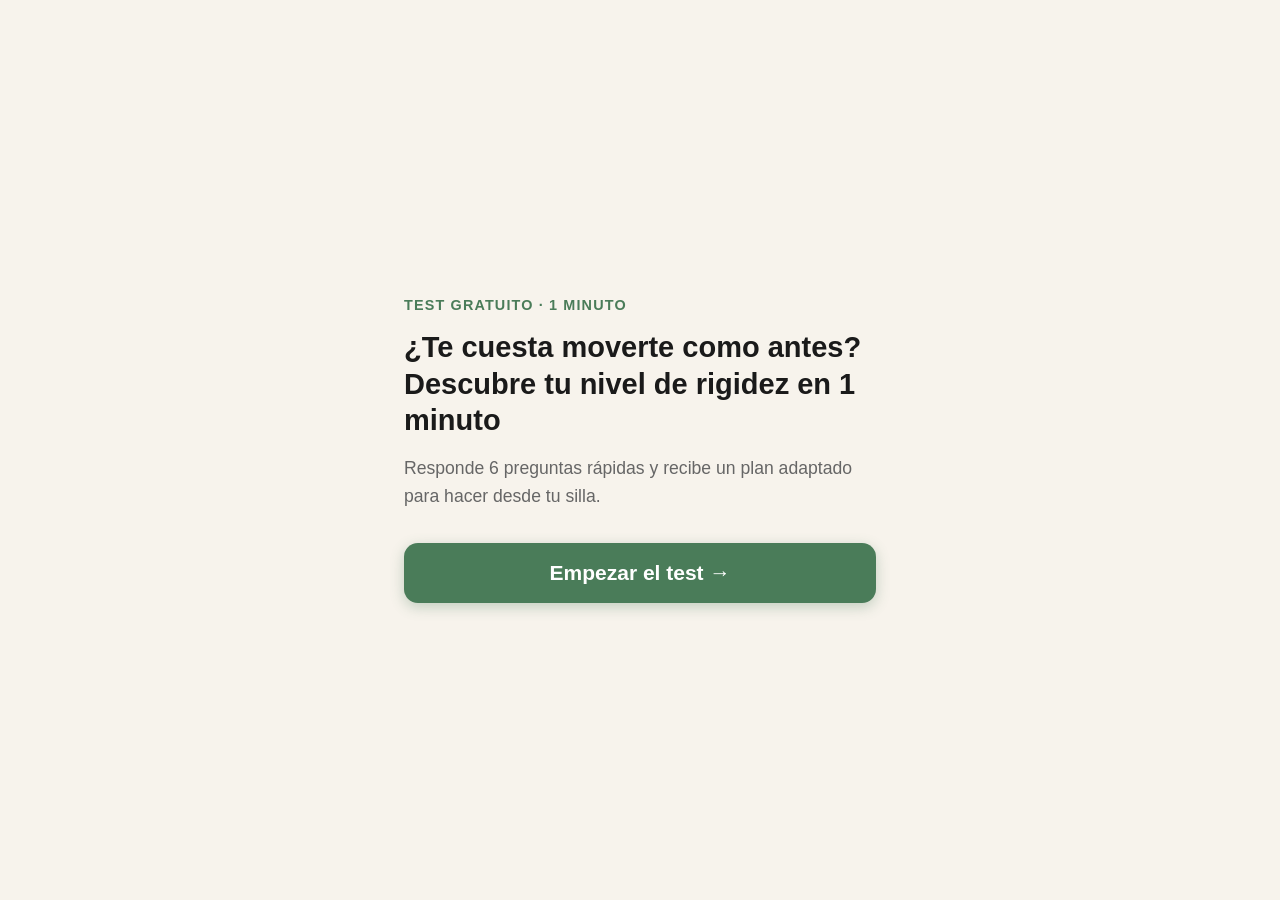
==== commit b31d0e9b: "quiz vira página principal Remove toda a página de vendas antiga (hero, secções, depoimentos, vídeo " ====
--- a/site/index.html
+++ b/site/index.html
@@ -1,128 +1,134 @@
 <!doctype html>
 <html lang="es">
 <head>
-  <meta charset="utf-8"><meta name="viewport" content="width=device-width, initial-scale=1">
-  <title>Reto 21 Días: Tai Chi en Silla para mayores de 50</title>
-  <meta name="description" content="Movimientos suaves de tai chi en silla durante 10 minutos al día, desde casa y sin experiencia, para mayores de 50.">
-  <meta property="og:type" content="website"><meta property="og:title" content="Reto 21 Días: Tai Chi en Silla para mayores de 50"><meta property="og:description" content="Movimientos suaves, sin impacto y sin experiencia. Solo 10 minutos al día desde casa."><meta property="og:image" content="https://app-saas-reto21-taichi.2hj7na.easypanel.host/hero.jpg">
-  <link rel="preconnect" href="https://fonts.googleapis.com">
-  <link rel="preconnect" href="https://fonts.gstatic.com" crossorigin>
-  <link rel="preload" href="https://fonts.googleapis.com/css2?family=Nunito:wght@400;600;700;800;900&display=swap" as="style" onload="this.onload=null;this.rel='stylesheet'">
-  <noscript><link href="https://fonts.googleapis.com/css2?family=Nunito:wght@400;600;700;800;900&display=swap" rel="stylesheet"></noscript>
-  <script>
-  (function(){
-    var l=document.createElement('link');
-    var pg=new URLSearchParams(window.location.search).get('quiz')==='0';
-    if(pg){l.rel='stylesheet';}
-    else{l.rel='preload';l.setAttribute('as','style');l.onload=function(){this.onload=null;this.rel='stylesheet';};}
-    l.href='styles.css';
-    document.head.appendChild(l);
-  })();
-  </script>
-  <script src="main.js" defer></script>
-
-  <!-- ══ QUIZ CONFIG — edita estas 4 variables ══ -->
+  <meta charset="utf-8">
+  <meta name="viewport" content="width=device-width, initial-scale=1.0, user-scalable=no">
+  <meta name="theme-color" content="#4a7c59">
+  <title>Test de Rigidez · Tai Chi en Silla</title>
+  <meta name="description" content="Descubre tu nivel de rigidez en 1 minuto y recibe un plan adaptado para hacer desde tu silla.">
+
+  <!-- ══ CONFIG — edita estas 4 variables ══ -->
   <script>
     var QCFG = {
       PIXEL_ID:             'TU_PIXEL_ID',
-      CHECKOUT_URL:         'https://pay.hotmart.com/XXXX',
+      CHECKOUT_URL:         'https://pay.hotmart.com/H108602514B',
       VIDEO_URL:            'https://tudominio.com/vsl.mp4',
       BUTTON_DELAY_SECONDS: 0
     };
   </script>
 
   <style>
-    /* ── Quiz overlay ─────────────────────────────── */
-    #qz-overlay {
-      position: fixed;
-      inset: 0;
-      z-index: 9000;
-      background: #f7f3ec;
-      overflow-y: auto;
-      -webkit-overflow-scrolling: touch;
-      display: flex;
+    *, *::before, *::after { box-sizing: border-box; margin: 0; padding: 0; }
+
+    :root {
+      --green:       #4a7c59;
+      --green-dark:  #376145;
+      --green-light: #e8f0eb;
+      --beige:       #f7f3ec;
+      --text:        #1a1a1a;
+      --muted:       #666;
+      --white:       #ffffff;
+      --r:           14px;
+    }
+
+    html { font-size: 20px; }
+
+    body {
+      font-family: -apple-system, BlinkMacSystemFont, 'Segoe UI', Roboto,
+                   Helvetica, Arial, sans-serif;
+      background: var(--beige);
+      color: var(--text);
+    }
+
+    /* ── Screens ─────────────────────────────────── */
+    .qz-screen {
+      display: none;
       flex-direction: column;
-      align-items: center;
-    }
-    #qz-overlay.qz-hidden { display: none; }
-
-    .qz-wrap {
+      min-height: 100dvh;
+      padding: 32px 24px;
       width: 100%;
       max-width: 520px;
-      padding: 20px 20px 48px;
-      flex: 1;
-      display: flex;
-      flex-direction: column;
-    }
-
-    .qz-topbar {
-      display: flex;
-      align-items: center;
-      justify-content: flex-end;
-      margin-bottom: 4px;
-    }
-    .qz-skip {
-      background: none;
-      border: none;
+      margin: 0 auto;
+    }
+    .qz-screen.qz-active { display: flex; }
+
+    /* vertical centering for all screens except quiz questions */
+    #qz-intro,
+    #qz-loading,
+    #qz-result,
+    #qz-vsl    { justify-content: center; }
+
+    #qz-loading { align-items: center; }
+
+    /* ── Shared label ─────────────────────────────── */
+    .qz-label {
       font-size: 0.72rem;
-      color: #999;
-      cursor: pointer;
-      padding: 6px 0;
-      font-family: inherit;
-    }
-
-    #qz-progress-bar {
-      width: 100%;
-      height: 7px;
-      background: #d9e6dd;
-      border-radius: 999px;
-      margin-bottom: 28px;
-      overflow: hidden;
-    }
-    #qz-progress-fill {
-      height: 100%;
-      background: #4a7c59;
-      border-radius: 999px;
-      transition: width .4s ease;
-      width: 0%;
-    }
-
-    .qz-screen { display: none; flex-direction: column; flex: 1; }
-    .qz-screen.qz-active { display: flex; }
-
-    .qz-hero-icon { font-size: 3rem; text-align: center; margin-bottom: 20px; }
+      font-weight: 700;
+      text-transform: uppercase;
+      letter-spacing: .08em;
+      color: var(--green);
+      align-self: flex-start;
+    }
+
+    /* ── Intro ────────────────────────────────────── */
+    #qz-intro .qz-label { margin-bottom: 16px; }
 
     .qz-h1 {
       font-size: 1.45rem;
       font-weight: 800;
       line-height: 1.25;
-      margin-bottom: 14px;
-      color: #1a1a1a;
+      margin-bottom: 16px;
+      color: var(--text);
     }
     .qz-subtitle {
       font-size: 0.88rem;
-      color: #666;
+      color: var(--muted);
       line-height: 1.6;
-      margin-bottom: 36px;
-    }
-
+      margin-bottom: 32px;
+    }
+
+    /* ── Questions ────────────────────────────────── */
+    .qz-quiz-top { margin-bottom: 0; }
+
+    #qz-progress-bar {
+      width: 100%;
+      height: 7px;
+      background: #d9e6dd;
+      border-radius: 999px;
+      margin-bottom: 10px;
+      overflow: hidden;
+    }
+    #qz-progress-fill {
+      height: 100%;
+      background: var(--green);
+      border-radius: 999px;
+      transition: width .4s ease;
+      width: 0%;
+    }
     .qz-step-label {
       font-size: 0.72rem;
       font-weight: 700;
       text-transform: uppercase;
       letter-spacing: .08em;
-      color: #4a7c59;
-      margin-bottom: 10px;
+      color: var(--green);
+      margin-bottom: 0;
+    }
+
+    /* flex-grow area: centers question + options */
+    .qz-quiz-body {
+      flex: 1;
+      display: flex;
+      flex-direction: column;
+      justify-content: center;
     }
     .qz-h2 {
       font-size: 1.15rem;
       font-weight: 700;
       line-height: 1.35;
       margin-bottom: 24px;
-      color: #1a1a1a;
-    }
-
-    .qz-options { display: flex; flex-direction: column; gap: 12px; }
+      color: var(--text);
+    }
+    .qz-options { display: flex; flex-direction: column; gap: 14px; }
 
     .qz-opt {
       display: flex;
@@ -130,12 +136,12 @@
       gap: 14px;
       min-height: 60px;
       padding: 14px 18px;
-      background: #fff;
+      background: var(--white);
       border: 2px solid #d9e6dd;
-      border-radius: 14px;
+      border-radius: var(--r);
       font-size: 0.95rem;
       font-weight: 600;
-      color: #1a1a1a;
+      color: var(--text);
       cursor: pointer;
       text-align: left;
       transition: border-color .15s, background .15s, transform .1s;
@@ -143,33 +149,34 @@
       width: 100%;
       font-family: inherit;
     }
-    .qz-opt:active { transform: scale(.98); }
-    .qz-opt.qz-selected { border-color: #4a7c59; background: #e8f0eb; }
-    .qz-opt-emoji { font-size: 1.3rem; flex-shrink: 0; }
+    .qz-opt:active  { transform: scale(.98); }
+    .qz-opt.qz-sel  { border-color: var(--green); background: var(--green-light); }
+    .qz-opt-emoji   { font-size: 1.3rem; flex-shrink: 0; }
 
     .qz-back {
       background: none;
       border: none;
-      color: #666;
+      color: var(--muted);
       font-size: 0.8rem;
       cursor: pointer;
       padding: 10px 0;
-      margin-top: 20px;
+      margin-top: 24px;
       align-self: flex-start;
       font-family: inherit;
       -webkit-tap-highlight-color: transparent;
     }
 
+    /* ── Buttons ──────────────────────────────────── */
     .qz-btn-primary {
       display: flex;
       align-items: center;
       justify-content: center;
       width: 100%;
       min-height: 60px;
-      background: #4a7c59;
-      color: #fff;
+      background: var(--green);
+      color: var(--white);
       border: none;
-      border-radius: 14px;
+      border-radius: var(--r);
       font-size: 1.05rem;
       font-weight: 800;
       cursor: pointer;
@@ -178,22 +185,19 @@
       font-family: inherit;
       -webkit-tap-highlight-color: transparent;
     }
-    .qz-btn-primary:active { background: #376145; }
-
-    #qz-loading {
-      align-items: center;
-      justify-content: center;
-      gap: 24px;
-    }
+    .qz-btn-primary:active { background: var(--green-dark); }
+
+    /* ── Loading ──────────────────────────────────── */
     .qz-loading-text {
       font-size: 1.05rem;
       font-weight: 700;
-      color: #4a7c59;
+      color: var(--green);
+      margin-bottom: 16px;
     }
     .qz-dots span {
       display: inline-block;
       width: 11px; height: 11px;
-      background: #4a7c59;
+      background: var(--green);
       border-radius: 50%;
       margin: 0 4px;
       animation: qz-bounce .9s infinite both;
@@ -205,15 +209,17 @@
       40%          { transform: scale(1);   opacity: 1;   }
     }
 
+    /* ── Result ───────────────────────────────────── */
     .qz-badge {
       display: inline-block;
+      align-self: flex-start;
       padding: 6px 18px;
       border-radius: 999px;
       font-size: 0.72rem;
       font-weight: 800;
       text-transform: uppercase;
       letter-spacing: .07em;
-      margin-bottom: 14px;
+      margin-bottom: 24px;
     }
     .qz-badge-low  { background: #d4edda; color: #1a5c2a; }
     .qz-badge-mid  { background: #fff3cd; color: #856404; }
@@ -222,49 +228,58 @@
     .qz-result-title {
       font-size: 1.3rem;
       font-weight: 800;
-      margin-bottom: 16px;
       line-height: 1.3;
-      color: #1a1a1a;
+      margin-bottom: 24px;
+      color: var(--text);
     }
     .qz-result-desc {
       font-size: 0.88rem;
       line-height: 1.65;
-      color: #666;
-      background: #fff;
-      border-radius: 14px;
+      color: var(--muted);
+      background: var(--white);
+      border-radius: var(--r);
       padding: 18px;
       margin-bottom: 24px;
-      border-left: 4px solid #4a7c59;
+      border-left: 4px solid var(--green);
     }
     .qz-result-cta {
       font-size: 0.95rem;
       font-weight: 700;
-      margin-bottom: 16px;
-      text-align: center;
-      color: #1a1a1a;
-    }
-
+      margin-bottom: 24px;
+      color: var(--text);
+    }
+
+    /* ── VSL ──────────────────────────────────────── */
     .qz-vsl-title {
-      font-size: 1.05rem;
+      font-size: 1.3rem;
       font-weight: 800;
-      text-align: center;
-      margin-bottom: 16px;
-      line-height: 1.35;
-      color: #1a1a1a;
+      text-align: left;
+      line-height: 1.3;
+      margin-bottom: 24px;
+      color: var(--text);
     }
     .qz-video-wrap {
-      position: relative;
       width: 100%;
       aspect-ratio: 16 / 9;
-      background: #111;
-      border-radius: 14px;
+      border-radius: var(--r);
       overflow: hidden;
-      margin-bottom: 20px;
+      margin-bottom: 24px;
     }
     .qz-video-wrap video {
       width: 100%;
       height: 100%;
-      object-fit: cover;
+      display: block;
+    }
+    .qz-video-placeholder {
+      width: 100%;
+      height: 100%;
+      background: #e0e0e0;
+      display: flex;
+      align-items: center;
+      justify-content: center;
+      font-size: 0.85rem;
+      font-weight: 600;
+      color: #888;
     }
 
     .qz-btn-checkout {
@@ -274,9 +289,9 @@
       width: 100%;
       min-height: 64px;
       background: #e8630a;
-      color: #fff;
+      color: var(--white);
       border: none;
-      border-radius: 14px;
+      border-radius: var(--r);
       font-size: 1.05rem;
       font-weight: 800;
       cursor: pointer;
@@ -293,8 +308,8 @@
     .qz-guarantee {
       text-align: center;
       font-size: 0.72rem;
-      color: #666;
-      margin-bottom: 20px;
+      color: var(--muted);
+      margin-bottom: 24px;
     }
     .qz-disclaimer {
       font-size: 0.68rem;
@@ -308,90 +323,53 @@
 </head>
 <body>
 
-<!-- ══ QUIZ OVERLAY ══════════════════════════════════════════ -->
-<div id="qz-overlay">
-  <div class="qz-wrap">
-
-    <div class="qz-topbar">
-      <button class="qz-skip" onclick="qzClose()">Ver la página completa ↓</button>
-    </div>
-
-    <div id="qz-progress-bar" style="display:none">
-      <div id="qz-progress-fill"></div>
-    </div>
-
-    <!-- ① Intro -->
-    <div id="qz-intro" class="qz-screen qz-active">
-      <div class="qz-hero-icon">🧘</div>
-      <h1 class="qz-h1">¿Te cuesta moverte como antes? Descubre tu nivel de rigidez en 1 minuto</h1>
-      <p class="qz-subtitle">Responde 6 preguntas rápidas y recibe un plan adaptado para hacer desde tu silla.</p>
-      <button class="qz-btn-primary" onclick="qzStart()">Empezar el test →</button>
-    </div>
-
-    <!-- ② Pregunta -->
-    <div id="qz-quiz" class="qz-screen">
-      <div class="qz-step-label" id="qz-step"></div>
-      <h2 class="qz-h2" id="qz-qtext"></h2>
-      <div class="qz-options" id="qz-opts"></div>
-      <button class="qz-back" id="qz-back" onclick="qzBack()">← Atrás</button>
-    </div>
-
-    <!-- ③ Cargando -->
-    <div id="qz-loading" class="qz-screen">
-      <div class="qz-loading-text">Analizando tus respuestas…</div>
-      <div class="qz-dots"><span></span><span></span><span></span></div>
-    </div>
-
-    <!-- ④ Resultado -->
-    <div id="qz-result" class="qz-screen">
-      <span class="qz-badge" id="qz-badge"></span>
-      <div class="qz-result-title" id="qz-rtitle"></div>
-      <div class="qz-result-desc" id="qz-rdesc"></div>
-      <div class="qz-result-cta">Mira este vídeo corto para ver cómo funciona el Reto 21 Días 👇</div>
-      <button class="qz-btn-primary" onclick="qzGoVSL()">Ver el vídeo ahora →</button>
-    </div>
-
-    <!-- ⑤ VSL -->
-    <div id="qz-vsl" class="qz-screen">
-      <div class="qz-vsl-title">Cómo funciona el Reto 21 Días: Tai Chi en Silla</div>
-      <div class="qz-video-wrap" id="qz-video-wrap"></div>
-      <a id="qz-cta" class="qz-btn-checkout qz-hidden" href="#" onclick="qzCheckout()">
-        Quiero empezar el Reto 21 Días →
-      </a>
-      <p class="qz-guarantee">🔒 Pago único · Acceso inmediato · Garantía de 7 días</p>
-      <p class="qz-disclaimer">Este programa no sustituye el consejo médico. Consulta a tu médico si tienes alguna lesión o problema de salud.</p>
-    </div>
-
+<!-- ① Intro -->
+<div id="qz-intro" class="qz-screen qz-active">
+  <div class="qz-label">Test gratuito · 1 minuto</div>
+  <h1 class="qz-h1">¿Te cuesta moverte como antes? Descubre tu nivel de rigidez en 1 minuto</h1>
+  <p class="qz-subtitle">Responde 6 preguntas rápidas y recibe un plan adaptado para hacer desde tu silla.</p>
+  <button class="qz-btn-primary" onclick="qzStart()">Empezar el test →</button>
+</div>
+
+<!-- ② Pregunta -->
+<div id="qz-quiz" class="qz-screen">
+  <div class="qz-quiz-top">
+    <div id="qz-progress-bar"><div id="qz-progress-fill"></div></div>
+    <div class="qz-step-label" id="qz-step"></div>
+  </div>
+  <div class="qz-quiz-body">
+    <h2 class="qz-h2" id="qz-qtext"></h2>
+    <div class="qz-options" id="qz-opts"></div>
+    <button class="qz-back" id="qz-back" onclick="qzBack()">← Atrás</button>
   </div>
 </div>
-<!-- ══ /QUIZ OVERLAY ══════════════════════════════════════════ -->
-
-<div id="qz-page">
-<script>
-  /* Ocultar página mientras quiz activo; script síncrono evita que el
-     navegador empiece a cargar imágenes antes de leer display:none */
-  if(new URLSearchParams(window.location.search).get('quiz')!=='0'){
-    document.getElementById('qz-page').style.display='none';
-  }
-</script>
-<header class="site-header"><div class="wrap header-inner"><a class="brand" href="#inicio"><span class="brand-mark" aria-hidden="true">✳</span><span>Reto 21 Días <small>TAI CHI EN SILLA</small></span></a><span class="header-note">Un momento para ti, cada día</span></div></header>
-<main id="inicio">
-<section class="hero"><div class="wrap hero-grid"><div class="hero-copy"><p class="eyebrow"><span></span> PARA MAYORES DE 50 · SIN EXPERIENCIA · DESDE CASA</p><h1>¿Sientes el cuerpo agarrotado por las mañanas? Solo <em>10 minutos al día sentada en una silla</em> pueden devolverte la soltura que crees que ya perdiste.</h1><p class="lead">Un reto de movimiento suave pensado para mujeres de más de 50 que quieren recuperar agilidad en casa, sin equipos y sin experiencia previa. 21 días, 10 minutos al día.</p><a class="button buy-button" href="https://pay.hotmart.com/XXXX">Quiero empezar el reto — 9,90 €</a><p class="buy-reassurance">Acceso inmediato · Pago seguro · Garantía 15 días</p></div><div class="hero-art"><img id="qz-hero" data-src="hero.jpg" src="" alt="Mujer mayor sentada en una silla abriendo los brazos en un ejercicio de tai chi" width="839" height="1400"><script>(function(){var i=document.getElementById('qz-hero'),pg=new URLSearchParams(window.location.search).get('quiz')==='0';if(pg){i.setAttribute('fetchpriority','high');}else{i.setAttribute('loading','lazy');}i.src=i.dataset.src;})();</script><div class="art-caption"><span>UN DÍA A LA VEZ</span><strong>Muévete a tu ritmo.</strong></div></div></div></section>
-<section class="section problem"><div class="wrap narrow"><p class="eyebrow">TE ENTENDEMOS</p><h2>¿Te suena esto?</h2><p class="large-copy">Con los años, el cuerpo se queja más. Te cuesta girar el cuello, agacharte o levantarte del sofá sin un quejido. El gimnasio te parece cosa de otra edad, y las clases de yoga te quedan grandes. Y así, cuanto menos te mueves, más agarrotada te sientes. Es un círculo que cuesta romper sola.</p></div></section>
-<section class="section solution"><div class="wrap solution-grid"><div><p class="eyebrow">UNA FORMA MÁS AMABLE DE MOVERTE</p><h2>La solución</h2><p class="large-copy">El tai chi es un movimiento lento, suave y sin impacto. En este reto lo hemos adaptado completamente a una silla: no tienes que estar de pie, no hay saltos ni estiramientos forzados, y no necesitas ningún material. Solo 10 minutos al día, a tu ritmo.</p></div><div class="movement-grid"><div class="movement"><img src="mov-01.jpg" alt="Movimiento de hombros hacia atrás sentada en una silla" width="839" height="1400" loading="lazy"></div><div class="movement"><img src="mov-02.jpg" alt="Postura de tai chi sentada con las manos frente al pecho" width="839" height="1400" loading="lazy"></div><div class="movement"><img src="mov-03.jpg" alt="Giro suave del tronco sentada en una silla" width="839" height="1400" loading="lazy"></div></div></div></section>
-<section class="section video-preview"><div class="wrap narrow video-preview-inner"><p class="eyebrow"><span></span> MÍRALO ANTES DE DECIDIR</p><h2>Así son los movimientos</h2><p class="lead-narrow">Lentos, suaves y controlados. Puedes seguirlos sin moverte de tu silla, sin música fuerte ni ritmos que te agobien.</p><div class="video-wrapper"><video muted loop playsinline preload="none" data-autoplay="1" width="100%"><source src="demo.mp4" type="video/mp4">Tu navegador no admite vídeo HTML5.</video></div></div></section>
-<section class="section receive"><div class="wrap receive-grid"><div class="pdf-art" role="img" aria-label="Espacio para maqueta de la guía del reto en PDF"><div class="pdf-sheet"><span>RETO 21 DÍAS</span><strong>Tai Chi<br>en Silla</strong><i aria-hidden="true">✳</i><small>GUÍA DEL RETO</small></div></div><div><p class="eyebrow">TODO LO QUE NECESITAS</p><h2>Lo que vas a recibir</h2><ul class="check-list"><li>Guía del reto en PDF, letra grande, con ilustraciones de cada movimiento</li><li>12 vídeos cortos para seguir los movimientos conmigo</li><li>Plan de 3 semanas: Despertar, Fluir y Fortalecer</li><li>Rutina express de 5 minutos para los días sin tiempo</li><li>Plan para seguir después del día 21</li></ul><p class="value-note">Todo esto por 9,90&nbsp;€ — menos que una clase de pilates.</p><a class="button buy-button section-buy" href="https://pay.hotmart.com/XXXX">Quiero empezar el reto — 9,90 €</a></div></div></section>
-<!-- ⚠️ IMPORTANTE: Sustituye estos tres testimonios por testimonios reales de tus primeras compradoras antes de publicar. Nunca publiques testimonios ficticios. -->
-<section class="section testimonials"><div class="wrap"><div class="section-heading"><p class="eyebrow">LO QUE DICEN QUIENES YA LO HAN PROBADO</p><h2>Sus palabras, no las nuestras</h2></div><div class="testimonials-grid"><figure class="testimonial-card"><blockquote><p>"Llevaba años sin moverme y me daba miedo volver a empezar. Los movimientos son tan suaves que el primer día pensé que no iba a notar nada… y al tercer día ya me levantaba con menos tensión en el cuello."</p></blockquote><figcaption><strong>María T.</strong>, 58 años · Bilbao</figcaption></figure><figure class="testimonial-card"><blockquote><p>"Lo que más me gustó es que puedo hacerlo en pijama antes del desayuno. No me cambia el día entero, pero sí los primeros minutos. Y eso se nota."</p></blockquote><figcaption><strong>Carmen R.</strong>, 63 años · Valencia</figcaption></figure><figure class="testimonial-card"><blockquote><p>"Tengo artrosis en las rodillas y me lo pensé mucho. Los movimientos no cargan las articulaciones y eso fue lo que me convenció. Llevo tres semanas y sigo."</p></blockquote><figcaption><strong>Amparo M.</strong>, 67 años · Sevilla</figcaption></figure></div></div></section>
-<section class="section audience"><div class="wrap audience-grid"><div class="audience-card"><p class="eyebrow">UN ESPACIO PARA TI</p><h2>Para quién es</h2><ul class="check-list"><li>Tienes más de 50 y quieres moverte, pero sin riesgo de hacerte daño</li><li>Te levantas agarrotada, tienes molestias en la espalda o pasas muchas horas sentada</li><li>Nunca has hecho ejercicio formal, o llevas años sin hacerlo</li><li>Buscas algo que puedas hacer en casa, a tu hora y a tu ritmo</li></ul></div><div class="audience-card muted"><p class="eyebrow">TENLO EN CUENTA</p><h2>Para quién no es</h2><ul class="dash-list"><li>Si buscas un entrenamiento intenso o perder peso rápido</li><li>Si tu médico te ha indicado reposo: consúltale antes de empezar</li></ul></div></div></section>
-<section class="section steps"><div class="wrap"><div class="section-heading"><p class="eyebrow">SENCILLO, DESDE EL PRIMER DÍA</p><h2>Cómo funciona</h2></div><ol class="steps-grid"><li><span>01</span><p>Haces el pago y recibes el acceso al momento por email</p></li><li><span>02</span><p>Abres la guía o el vídeo del día en el móvil, la tablet o el ordenador</p></li><li><span>03</span><p>Te sientas, sigues los movimientos 10 minutos y marcas el día en tu calendario</p></li></ol></div></section>
-<section class="section guarantee"><div class="wrap guarantee-inner"><div class="seal"><strong>15</strong><span>días</span></div><div><p class="eyebrow">CON TRANQUILIDAD</p><h2>Garantía</h2><p class="large-copy">Tienes 15 días para probarlo tranquilamente. Si no es lo que esperabas, te devolvemos el dinero sin complicaciones y sin que tengas que dar ninguna explicación.</p><a class="button buy-button section-buy" href="https://pay.hotmart.com/XXXX">Quiero empezar el reto — 9,90 €</a></div></div></section>
-<section class="section faq"><div class="wrap narrow"><div class="section-heading"><p class="eyebrow">ESTAMOS AQUÍ PARA AYUDARTE</p><h2>Preguntas frecuentes</h2></div><details><summary>¿Necesito experiencia?</summary><p>No. Empezamos desde cero.</p></details><details><summary>¿Qué silla uso?</summary><p>Una silla firme, sin ruedas y sin brazos si es posible.</p></details><details><summary>¿Cuánto tiempo al día?</summary><p>10 minutos. Hay una versión de 5 para los días con prisa.</p></details><details><summary>¿Es un pago único?</summary><p>Sí. 9,90 € una sola vez, sin suscripciones.</p></details><details><summary>¿Cómo recibo el acceso?</summary><p>Por email, justo después del pago.</p></details><details><summary>¿Es seguro si tengo problemas de espalda o articulaciones?</summary><p>Los movimientos son suaves y de bajo impacto, pensados para no cargar las articulaciones. Aun así, si tu médico te ha indicado reposo o tienes alguna condición diagnosticada, consulta con él antes de empezar. Este programa es de bienestar general, no terapéutico.</p></details><details><summary>¿Qué pasa si un día me lo salto?</summary><p>Nada. El reto es tuyo y lo haces a tu ritmo. Si un día no puedes, sigues al día siguiente. No hace falta empezar desde cero.</p></details></div></section>
-<section class="final-cta"><div class="wrap narrow"><p class="eyebrow">TU MOMENTO EMPIEZA AQUÍ</p><h2>Mañana por la mañana podrías despertar sintiéndote un poco mejor. Solo necesitas 10 minutos y una silla.</h2><a class="button buy-button" href="https://pay.hotmart.com/XXXX">Quiero empezar el reto — 9,90 €</a><p class="buy-reassurance">Acceso inmediato · Pago seguro · Garantía 15 días</p></div></section>
-</main>
-<footer><div class="wrap footer-inner"><div><a class="brand footer-brand" href="#inicio"><span class="brand-mark" aria-hidden="true">✳</span><span>Reto 21 Días <small>TAI CHI EN SILLA</small></span></a><p>Este programa es de bienestar general y no sustituye el consejo médico. Si tienes alguna condición de salud, consulta con tu médico antes de empezar.</p></div><nav aria-label="Información legal"><a href="aviso-legal.html">Aviso legal</a><a href="privacidad.html">Privacidad</a><a href="cookies.html">Cookies</a></nav></div></footer>
-<div class="sticky-buy" id="sticky-buy"><a class="button buy-button" href="https://pay.hotmart.com/XXXX">Quiero empezar el reto — 9,90 €</a></div>
-</div><!-- /qz-page -->
+
+<!-- ③ Analizando -->
+<div id="qz-loading" class="qz-screen">
+  <div class="qz-loading-text">Analizando tus respuestas…</div>
+  <div class="qz-dots"><span></span><span></span><span></span></div>
+</div>
+
+<!-- ④ Resultado -->
+<div id="qz-result" class="qz-screen">
+  <span class="qz-badge" id="qz-badge"></span>
+  <div class="qz-result-title" id="qz-rtitle"></div>
+  <div class="qz-result-desc" id="qz-rdesc"></div>
+  <div class="qz-result-cta">Mira este vídeo corto para ver cómo funciona el Reto 21 Días 👇</div>
+  <button class="qz-btn-primary" onclick="qzGoVSL()">Ver el vídeo ahora →</button>
+</div>
+
+<!-- ⑤ VSL -->
+<div id="qz-vsl" class="qz-screen">
+  <div class="qz-vsl-title">Cómo funciona el Reto 21 Días: Tai Chi en Silla</div>
+  <div class="qz-video-wrap" id="qz-video-wrap"></div>
+  <a id="qz-cta" class="qz-btn-checkout qz-hidden" href="#" onclick="qzCheckout()">
+    Quiero empezar el Reto 21 Días →
+  </a>
+  <p class="qz-guarantee">🔒 Pago único · Acceso inmediato · Garantía de 7 días</p>
+  <p class="qz-disclaimer">Este programa no sustituye el consejo médico. Consulta a tu médico si tienes alguna lesión o problema de salud.</p>
+</div>
+
 <!-- Meta Pixel (async) -->
 <script>
 !function(f,b,e,v,n,t,s){if(f.fbq)return;n=f.fbq=function(){n.callMethod?
@@ -399,92 +377,58 @@
 n.push=n;n.loaded=!0;n.version='2.0';n.queue=[];t=b.createElement(e);t.async=!0;
 t.src=v;s=b.getElementsByTagName(e)[0];s.parentNode.insertBefore(t,s)}
 (window,document,'script','https://connect.facebook.net/en_US/fbevents.js');
+if(QCFG.PIXEL_ID&&QCFG.PIXEL_ID!=='TU_PIXEL_ID'){
+  fbq('init',QCFG.PIXEL_ID);
+  fbq('track','PageView');
+}
 </script>
 
-<!-- Quiz logic + A/B -->
+<!-- Quiz logic -->
 <script>
 (function(){
-  var quizActive = new URLSearchParams(window.location.search).get('quiz') !== '0';
-  var VER = quizActive ? 'quiz' : 'pagina';
-
-  /* ── Pixel ── */
-  function pxInit(){
-    if(QCFG.PIXEL_ID && QCFG.PIXEL_ID !== 'TU_PIXEL_ID'){
-      fbq('init', QCFG.PIXEL_ID);
-      fbq('track', 'PageView', {version: VER});
-    }
-  }
-  function px(ev, p){
-    if(typeof fbq !== 'function') return;
-    var params = Object.assign({version: VER}, p || {});
-    fbq('trackCustom', ev, params);
-  }
-
-  /* ── Revelar página oculta ── */
-  function revealPage(){
-    var page = document.getElementById('qz-page');
-    if(page) page.style.display = '';
-    /* Disparar autoplay en vídeos marcados */
-    document.querySelectorAll('video[data-autoplay]').forEach(function(v){
-      v.play().catch(function(){});
-    });
-  }
-
-  /* ── Init A/B ── */
-  if(quizActive){
-    document.getElementById('qz-overlay').style.display = '';
-  } else {
-    document.getElementById('qz-overlay').classList.add('qz-hidden');
-    revealPage();
-  }
-
-  pxInit();
-
-  /* ── Quiz data ── */
-  var QS = [
-    { text:'¿Qué edad tienes?', opts:[
+  var QS=[
+    {text:'¿Qué edad tienes?',opts:[
       {l:'50-59 años',e:'🌱',s:1,k:null},
       {l:'60-69 años',e:'🌿',s:2,k:null},
       {l:'70 años o más',e:'🌳',s:3,k:null}]},
-    { text:'¿Te cuesta levantarte de la silla o del sofá?', opts:[
+    {text:'¿Te cuesta levantarte de la silla o del sofá?',opts:[
       {l:'No, nada',e:'😊',s:0,k:null},
       {l:'A veces',e:'😐',s:2,k:null},
       {l:'Sí, bastante',e:'😣',s:3,k:null}]},
-    { text:'¿Dónde notas más rigidez?', opts:[
+    {text:'¿Dónde notas más rigidez?',opts:[
       {l:'Cuello y hombros',e:'🧊',s:2,k:'cuello y hombros'},
       {l:'Espalda',e:'🧊',s:2,k:'la espalda'},
       {l:'Rodillas y caderas',e:'🧊',s:2,k:'rodillas y caderas'},
       {l:'En todo el cuerpo',e:'🧊',s:3,k:'todo el cuerpo'}]},
-    { text:'¿Cuántas horas pasas sentado al día?', opts:[
+    {text:'¿Cuántas horas pasas sentado al día?',opts:[
       {l:'Menos de 4 horas',e:'🕒',s:1,k:null},
       {l:'Entre 4 y 7 horas',e:'🕕',s:2,k:null},
       {l:'Más de 7 horas',e:'🕗',s:3,k:null}]},
-    { text:'¿Has probado algún ejercicio antes?', opts:[
+    {text:'¿Has probado algún ejercicio antes?',opts:[
       {l:'Gimnasio, pero lo dejé',e:'🏋️',s:2,k:null},
       {l:'Yoga, pero era muy difícil',e:'🧘',s:2,k:null},
       {l:'Nunca he hecho nada',e:'🛋️',s:3,k:null},
       {l:'Hago algo de ejercicio',e:'🚶',s:1,k:null}]},
-    { text:'¿Cuánto tiempo podrías dedicar al día?', opts:[
+    {text:'¿Cuánto tiempo podrías dedicar al día?',opts:[
       {l:'5 minutos',e:'⏱️',s:0,k:'5 minutos'},
       {l:'10 minutos',e:'⏱️',s:0,k:'10 minutos'},
       {l:'15 minutos',e:'⏱️',s:0,k:'15 minutos'}]}
   ];
 
-  var ans=[], cur=0;
-
-  function qzShow(id){
+  var ans=[],cur=0;
+
+  function px(ev,p){
+    if(typeof fbq!=='function')return;
+    if(p)fbq('trackCustom',ev,p);else fbq('track',ev);
+  }
+
+  function show(id){
     document.querySelectorAll('.qz-screen').forEach(function(s){s.classList.remove('qz-active');});
     document.getElementById(id).classList.add('qz-active');
-  }
-
-  function qzProg(step){
-    var b=document.getElementById('qz-progress-bar');
-    if(!step){b.style.display='none';return;}
-    b.style.display='block';
-    document.getElementById('qz-progress-fill').style.width=(step/6*100)+'%';
-  }
-
-  function qzBuildUrl(){
+    window.scrollTo(0,0);
+  }
+
+  function buildUrl(){
     var base=QCFG.CHECKOUT_URL;
     var src=new URLSearchParams(window.location.search);
     var fwd=['utm_source','utm_medium','utm_campaign','utm_content','utm_term','fbclid','ad_id'];
@@ -494,20 +438,19 @@
     return qs?base+(base.indexOf('?')>=0?'&':'?')+qs:base;
   }
 
+  function isValidVideo(url){
+    return url&&url!=='https://tudominio.com/vsl.mp4'&&/^https?:\/\//.test(url);
+  }
+
   window.qzStart=function(){
     px('QuizStart');
     ans=[];cur=0;
-    qzRender();
+    render();
   };
 
-  window.qzClose=function(){
-    document.getElementById('qz-overlay').classList.add('qz-hidden');
-    revealPage();
-  };
-
-  function qzRender(){
+  function render(){
     var q=QS[cur];
-    qzProg(cur+1);
+    document.getElementById('qz-progress-fill').style.width=(cur+1)/6*100+'%';
     document.getElementById('qz-step').textContent='Pregunta '+(cur+1)+' de 6';
     document.getElementById('qz-qtext').textContent=q.text;
     var c=document.getElementById('qz-opts');
@@ -516,73 +459,82 @@
       var btn=document.createElement('button');
       btn.className='qz-opt';
       btn.innerHTML='<span class="qz-opt-emoji">'+o.e+'</span><span>'+o.l+'</span>';
-      if(ans[cur]&&ans[cur].l===o.l)btn.classList.add('qz-selected');
-      btn.addEventListener('click',function(){qzPick(o,btn);});
+      if(ans[cur]&&ans[cur].l===o.l)btn.classList.add('qz-sel');
+      btn.addEventListener('click',function(){pick(o,btn);});
       c.appendChild(btn);
     });
     document.getElementById('qz-back').style.visibility=cur===0?'hidden':'visible';
-    qzShow('qz-quiz');
-  }
-
-  function qzPick(o,btn){
-    btn.classList.add('qz-selected');
+    show('qz-quiz');
+  }
+
+  function pick(o,btn){
+    btn.classList.add('qz-sel');
     ans[cur]={s:o.s,k:o.k,l:o.l};
     setTimeout(function(){
-      if(cur<QS.length-1){cur++;qzRender();}
-      else{qzLoading();}
+      if(cur<QS.length-1){cur++;render();}
+      else{loading();}
     },220);
   }
 
-  window.qzBack=function(){if(cur>0){cur--;qzRender();}};
-
-  function qzLoading(){
-    qzProg(0);
-    qzShow('qz-loading');
-    setTimeout(qzResult,2000);
-  }
-
-  function qzResult(){
+  window.qzBack=function(){if(cur>0){cur--;render();}};
+
+  function loading(){
+    show('qz-loading');
+    setTimeout(result,2000);
+  }
+
+  function result(){
     var score=0;
     ans.forEach(function(a){if(a)score+=a.s;});
     var zone=(ans[2]&&ans[2].k)||'el cuerpo';
     var time=(ans[5]&&ans[5].k)||'10 minutos';
-    var level,badgeClass,title;
-    if(score<=6){level='Rigidez leve';badgeClass='qz-badge-low';title='¡Buenas noticias! Tu cuerpo responde bien';}
-    else if(score<=11){level='Rigidez moderada';badgeClass='qz-badge-mid';title='Tu cuerpo te está pidiendo más movimiento';}
-    else{level='Rigidez alta';badgeClass='qz-badge-high';title='Tu cuerpo necesita atención, pero tiene solución';}
+    var level,bc,title;
+    if(score<=6){level='Rigidez leve';bc='qz-badge-low';title='¡Buenas noticias! Tu cuerpo responde bien';}
+    else if(score<=11){level='Rigidez moderada';bc='qz-badge-mid';title='Tu cuerpo te está pidiendo más movimiento';}
+    else{level='Rigidez alta';bc='qz-badge-high';title='Tu cuerpo necesita atención, pero tiene solución';}
     var badge=document.getElementById('qz-badge');
-    badge.textContent=level;badge.className='qz-badge '+badgeClass;
+    badge.textContent=level;badge.className='qz-badge '+bc;
     document.getElementById('qz-rtitle').textContent=title;
     document.getElementById('qz-rdesc').textContent=
       'Tu cuerpo acumula tensión en '+zone+'. Con solo '+time+' al día desde tu silla puedes empezar a notar más soltura.';
     px('QuizComplete',{level:level});
-    qzShow('qz-result');
+    show('qz-result');
   }
 
   window.qzGoVSL=function(){
     var wrap=document.getElementById('qz-video-wrap');
-    if(!wrap.querySelector('video')){
-      var v=document.createElement('video');
-      v.src=QCFG.VIDEO_URL;v.controls=true;v.preload='none';v.playsInline=true;
-      wrap.appendChild(v);
-      var delay=parseInt(QCFG.BUTTON_DELAY_SECONDS,10)||0;
-      var cta=document.getElementById('qz-cta');
-      cta.href=qzBuildUrl();
-      if(delay<=0){cta.classList.remove('qz-hidden');}
-      else{
-        v.addEventListener('timeupdate',function onT(){
-          if(v.currentTime>=delay){cta.classList.remove('qz-hidden');v.removeEventListener('timeupdate',onT);}
-        });
+    if(!wrap.hasChildNodes()){
+      if(isValidVideo(QCFG.VIDEO_URL)){
+        var v=document.createElement('video');
+        v.src=QCFG.VIDEO_URL;v.controls=true;v.preload='none';v.playsInline=true;
+        v.style.cssText='width:100%;height:100%;display:block;';
+        wrap.appendChild(v);
+        var delay=parseInt(QCFG.BUTTON_DELAY_SECONDS,10)||0;
+        var cta=document.getElementById('qz-cta');
+        cta.href=buildUrl();
+        if(delay<=0){cta.classList.remove('qz-hidden');}
+        else{
+          v.addEventListener('timeupdate',function onT(){
+            if(v.currentTime>=delay){cta.classList.remove('qz-hidden');v.removeEventListener('timeupdate',onT);}
+          });
+        }
+      } else {
+        var ph=document.createElement('div');
+        ph.className='qz-video-placeholder';
+        ph.textContent='Vídeo en preparación';
+        wrap.appendChild(ph);
+        var cta2=document.getElementById('qz-cta');
+        cta2.href=buildUrl();
+        cta2.classList.remove('qz-hidden');
       }
     }
     px('ViewContent');
-    qzProg(0);
-    qzShow('qz-vsl');
+    show('qz-vsl');
   };
 
   window.qzCheckout=function(){px('InitiateCheckout');};
 })();
 </script>
 
-<div class="cookie-banner" id="cookie-banner" role="region" aria-label="Preferencias de cookies" hidden><div><strong class="cookie-title">Tu privacidad importa</strong><p><span class="cookie-desktop">Usamos cookies opcionales de Meta para medir las visitas y los clics. Puedes aceptarlas o rechazarlas. </span><span class="cookie-mobile">Usamos cookies de Meta para medir visitas. </span><a href="cookies.html"><span class="cookie-desktop">Más información</span><span class="cookie-mobile">Más info</span></a><span class="cookie-desktop">.</span></p></div><div class="cookie-actions"><button type="button" id="reject-cookies" class="button button-secondary">Rechazar</button><button type="button" id="accept-cookies" class="button">Aceptar</button></div></div>
-</body></html>
+</body>
+</html>
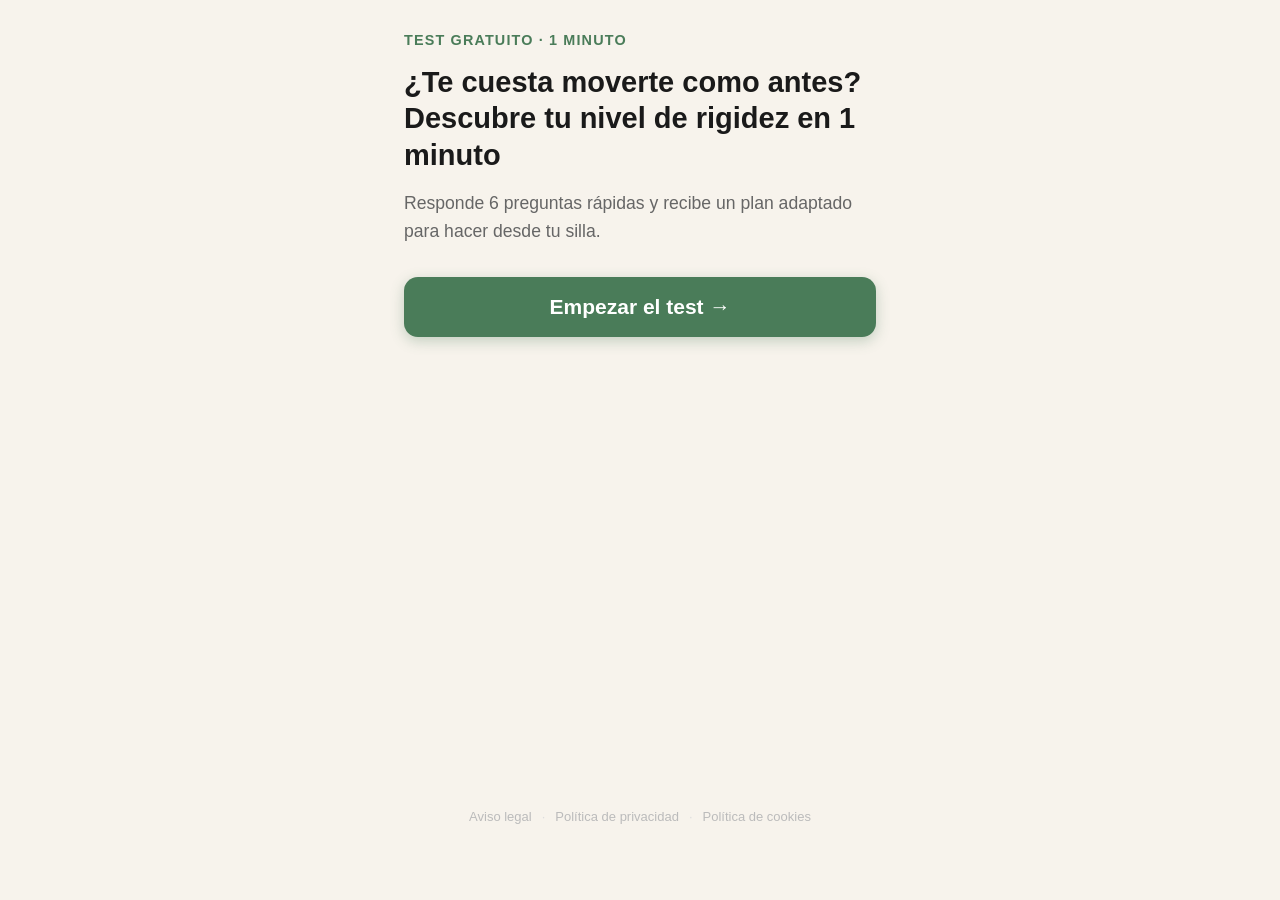
==== commit 80bcdadb: "cookies + páginas legais - Banner de cookies fixo no rodapé: Rechazar/Aceptar + link Más información" ====
--- a/site/index.html
+++ b/site/index.html
@@ -319,6 +319,61 @@
       border-top: 1px solid #e0e0e0;
       padding-top: 16px;
     }
+
+    /* ── Cookie banner ───────────────────────────── */
+    #qz-cookie-banner {
+      position: fixed;
+      bottom: 0; left: 0; right: 0;
+      background: #fff;
+      border-top: 1px solid #e0e0e0;
+      padding: 12px 20px;
+      display: flex;
+      align-items: center;
+      justify-content: space-between;
+      gap: 12px;
+      flex-wrap: wrap;
+      z-index: 9999;
+      font-size: 0.72rem;
+      color: var(--muted);
+      box-shadow: 0 -2px 8px rgba(0,0,0,.06);
+    }
+    #qz-cookie-banner[hidden] { display: none; }
+    #qz-cookie-banner p { flex: 1; min-width: 160px; line-height: 1.4; }
+    #qz-cookie-banner a { color: var(--green); text-decoration: underline; white-space: nowrap; }
+    .qz-cb-actions { display: flex; gap: 8px; flex-shrink: 0; }
+    .qz-cb-btn {
+      min-height: 36px;
+      padding: 0 16px;
+      border-radius: 8px;
+      border: 1px solid #ccc;
+      background: #fff;
+      font-size: 0.72rem;
+      font-weight: 700;
+      cursor: pointer;
+      font-family: inherit;
+      color: var(--text);
+      -webkit-tap-highlight-color: transparent;
+    }
+    .qz-cb-btn.qz-cb-accept { background: var(--green); color: #fff; border-color: var(--green); }
+    .qz-cb-btn:active { opacity: .8; }
+
+    /* screens grow so banner never covers bottom buttons */
+    body.qz-has-banner .qz-screen { padding-bottom: 76px; }
+
+    /* ── Legal footer (intro + VSL only) ─────────── */
+    .qz-legal-footer {
+      margin-top: auto;
+      padding-top: 28px;
+      display: flex;
+      justify-content: center;
+      gap: 10px;
+      flex-wrap: wrap;
+      font-size: 0.65rem;
+      color: #bbb;
+    }
+    .qz-legal-footer a { color: #bbb; text-decoration: none; }
+    .qz-legal-footer a:hover { text-decoration: underline; }
+    .qz-legal-footer span { color: #ddd; }
   </style>
 </head>
 <body>
@@ -329,6 +384,11 @@
   <h1 class="qz-h1">¿Te cuesta moverte como antes? Descubre tu nivel de rigidez en 1 minuto</h1>
   <p class="qz-subtitle">Responde 6 preguntas rápidas y recibe un plan adaptado para hacer desde tu silla.</p>
   <button class="qz-btn-primary" onclick="qzStart()">Empezar el test →</button>
+  <footer class="qz-legal-footer">
+    <a href="aviso-legal.html">Aviso legal</a><span>·</span>
+    <a href="privacidad.html">Política de privacidad</a><span>·</span>
+    <a href="cookies.html">Política de cookies</a>
+  </footer>
 </div>
 
 <!-- ② Pregunta -->
@@ -368,19 +428,48 @@
   </a>
   <p class="qz-guarantee">🔒 Pago único · Acceso inmediato · Garantía de 7 días</p>
   <p class="qz-disclaimer">Este programa no sustituye el consejo médico. Consulta a tu médico si tienes alguna lesión o problema de salud.</p>
+  <footer class="qz-legal-footer">
+    <a href="aviso-legal.html">Aviso legal</a><span>·</span>
+    <a href="privacidad.html">Política de privacidad</a><span>·</span>
+    <a href="cookies.html">Política de cookies</a>
+  </footer>
 </div>
 
-<!-- Meta Pixel (async) -->
+<!-- Meta Pixel — carga solo si hay consentimiento -->
 <script>
-!function(f,b,e,v,n,t,s){if(f.fbq)return;n=f.fbq=function(){n.callMethod?
-n.callMethod.apply(n,arguments):n.queue.push(arguments)};if(!f._fbq)f._fbq=n;
-n.push=n;n.loaded=!0;n.version='2.0';n.queue=[];t=b.createElement(e);t.async=!0;
-t.src=v;s=b.getElementsByTagName(e)[0];s.parentNode.insertBefore(t,s)}
-(window,document,'script','https://connect.facebook.net/en_US/fbevents.js');
-if(QCFG.PIXEL_ID&&QCFG.PIXEL_ID!=='TU_PIXEL_ID'){
-  fbq('init',QCFG.PIXEL_ID);
-  fbq('track','PageView');
+function loadPixel(){
+  if(typeof fbq==='undefined'){
+    !function(f,b,e,v,n,t,s){if(f.fbq)return;n=f.fbq=function(){n.callMethod?
+    n.callMethod.apply(n,arguments):n.queue.push(arguments)};if(!f._fbq)f._fbq=n;
+    n.push=n;n.loaded=!0;n.version='2.0';n.queue=[];t=b.createElement(e);t.async=!0;
+    t.src=v;s=b.getElementsByTagName(e)[0];s.parentNode.insertBefore(t,s)}
+    (window,document,'script','https://connect.facebook.net/en_US/fbevents.js');
+  }
+  if(QCFG.PIXEL_ID&&QCFG.PIXEL_ID!=='TU_PIXEL_ID'){
+    fbq('init',QCFG.PIXEL_ID);
+    fbq('track','PageView');
+  }
 }
+(function(){
+  var consent=null;
+  try{consent=localStorage.getItem('reto21_cookie_consent');}catch(e){}
+  if(consent==='accepted'){loadPixel();return;}
+  if(consent==='rejected'){return;}
+  /* sin decisión — mostrar banner */
+  document.body.classList.add('qz-has-banner');
+  document.getElementById('qz-cookie-banner').removeAttribute('hidden');
+  document.getElementById('qz-accept-cookies').addEventListener('click',function(){
+    try{localStorage.setItem('reto21_cookie_consent','accepted');}catch(e){}
+    document.getElementById('qz-cookie-banner').setAttribute('hidden','');
+    document.body.classList.remove('qz-has-banner');
+    loadPixel();
+  });
+  document.getElementById('qz-reject-cookies').addEventListener('click',function(){
+    try{localStorage.setItem('reto21_cookie_consent','rejected');}catch(e){}
+    document.getElementById('qz-cookie-banner').setAttribute('hidden','');
+    document.body.classList.remove('qz-has-banner');
+  });
+})();
 </script>
 
 <!-- Quiz logic -->
@@ -536,5 +625,14 @@
 })();
 </script>
 
+<!-- Banner de cookies -->
+<div id="qz-cookie-banner" hidden role="region" aria-label="Preferencias de cookies">
+  <p>Usamos cookies para medir el rendimiento de nuestros anuncios. <a href="cookies.html">Más información</a></p>
+  <div class="qz-cb-actions">
+    <button id="qz-reject-cookies" class="qz-cb-btn">Rechazar</button>
+    <button id="qz-accept-cookies" class="qz-cb-btn qz-cb-accept">Aceptar</button>
+  </div>
+</div>
+
 </body>
 </html>
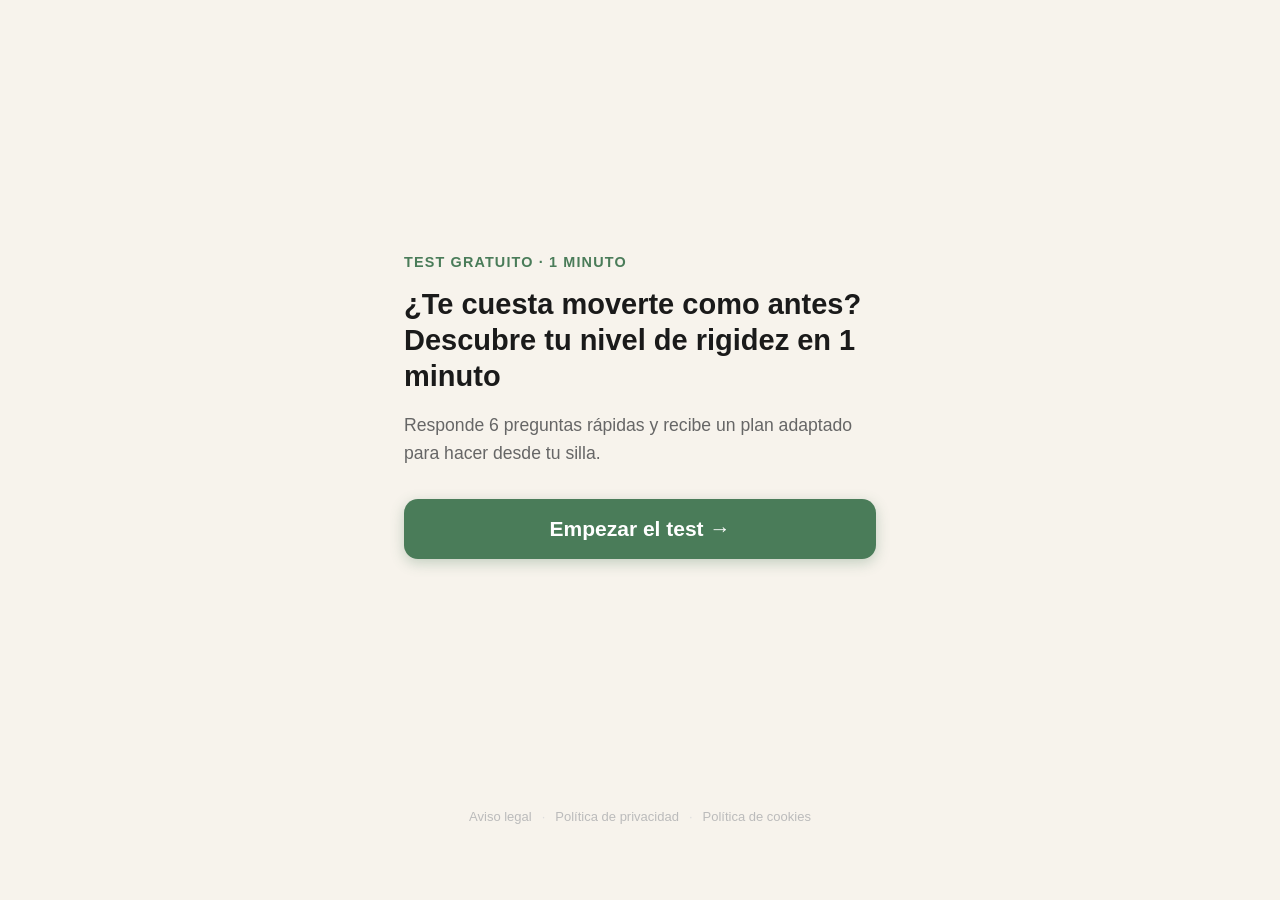
==== commit a71ed749: "fix centering + páginas legais limpas - Corrige centralização vertical: wrapper .qz-screen-body com " ====
--- a/site/index.html
+++ b/site/index.html
@@ -52,13 +52,16 @@
     }
     .qz-screen.qz-active { display: flex; }
 
-    /* vertical centering for all screens except quiz questions */
-    #qz-intro,
-    #qz-loading,
-    #qz-result,
-    #qz-vsl    { justify-content: center; }
-
-    #qz-loading { align-items: center; }
+    /* loading: center in both axes (no footer) */
+    #qz-loading { justify-content: center; align-items: center; }
+
+    /* other screens: body wrapper absorbs free space and centers content */
+    .qz-screen-body {
+      flex: 1;
+      display: flex;
+      flex-direction: column;
+      justify-content: center;
+    }
 
     /* ── Shared label ─────────────────────────────── */
     .qz-label {
@@ -88,7 +91,7 @@
     }
 
     /* ── Questions ────────────────────────────────── */
-    .qz-quiz-top { margin-bottom: 0; }
+    .qz-quiz-top { margin-bottom: 20px; }
 
     #qz-progress-bar {
       width: 100%;
@@ -362,7 +365,6 @@
 
     /* ── Legal footer (intro + VSL only) ─────────── */
     .qz-legal-footer {
-      margin-top: auto;
       padding-top: 28px;
       display: flex;
       justify-content: center;
@@ -380,10 +382,12 @@
 
 <!-- ① Intro -->
 <div id="qz-intro" class="qz-screen qz-active">
-  <div class="qz-label">Test gratuito · 1 minuto</div>
-  <h1 class="qz-h1">¿Te cuesta moverte como antes? Descubre tu nivel de rigidez en 1 minuto</h1>
-  <p class="qz-subtitle">Responde 6 preguntas rápidas y recibe un plan adaptado para hacer desde tu silla.</p>
-  <button class="qz-btn-primary" onclick="qzStart()">Empezar el test →</button>
+  <div class="qz-screen-body">
+    <div class="qz-label">Test gratuito · 1 minuto</div>
+    <h1 class="qz-h1">¿Te cuesta moverte como antes? Descubre tu nivel de rigidez en 1 minuto</h1>
+    <p class="qz-subtitle">Responde 6 preguntas rápidas y recibe un plan adaptado para hacer desde tu silla.</p>
+    <button class="qz-btn-primary" onclick="qzStart()">Empezar el test →</button>
+  </div>
   <footer class="qz-legal-footer">
     <a href="aviso-legal.html">Aviso legal</a><span>·</span>
     <a href="privacidad.html">Política de privacidad</a><span>·</span>
@@ -412,22 +416,26 @@
 
 <!-- ④ Resultado -->
 <div id="qz-result" class="qz-screen">
-  <span class="qz-badge" id="qz-badge"></span>
-  <div class="qz-result-title" id="qz-rtitle"></div>
-  <div class="qz-result-desc" id="qz-rdesc"></div>
-  <div class="qz-result-cta">Mira este vídeo corto para ver cómo funciona el Reto 21 Días 👇</div>
-  <button class="qz-btn-primary" onclick="qzGoVSL()">Ver el vídeo ahora →</button>
+  <div class="qz-screen-body">
+    <span class="qz-badge" id="qz-badge"></span>
+    <div class="qz-result-title" id="qz-rtitle"></div>
+    <div class="qz-result-desc" id="qz-rdesc"></div>
+    <div class="qz-result-cta">Mira este vídeo corto para ver cómo funciona el Reto 21 Días 👇</div>
+    <button class="qz-btn-primary" onclick="qzGoVSL()">Ver el vídeo ahora →</button>
+  </div>
 </div>
 
 <!-- ⑤ VSL -->
 <div id="qz-vsl" class="qz-screen">
-  <div class="qz-vsl-title">Cómo funciona el Reto 21 Días: Tai Chi en Silla</div>
-  <div class="qz-video-wrap" id="qz-video-wrap"></div>
-  <a id="qz-cta" class="qz-btn-checkout qz-hidden" href="#" onclick="qzCheckout()">
-    Quiero empezar el Reto 21 Días →
-  </a>
-  <p class="qz-guarantee">🔒 Pago único · Acceso inmediato · Garantía de 7 días</p>
-  <p class="qz-disclaimer">Este programa no sustituye el consejo médico. Consulta a tu médico si tienes alguna lesión o problema de salud.</p>
+  <div class="qz-screen-body">
+    <div class="qz-vsl-title">Cómo funciona el Reto 21 Días: Tai Chi en Silla</div>
+    <div class="qz-video-wrap" id="qz-video-wrap"></div>
+    <a id="qz-cta" class="qz-btn-checkout qz-hidden" href="#" onclick="qzCheckout()">
+      Quiero empezar el Reto 21 Días →
+    </a>
+    <p class="qz-guarantee">🔒 Pago único · Acceso inmediato · Garantía de 7 días</p>
+    <p class="qz-disclaimer">Este programa no sustituye el consejo médico. Consulta a tu médico si tienes alguna lesión o problema de salud.</p>
+  </div>
   <footer class="qz-legal-footer">
     <a href="aviso-legal.html">Aviso legal</a><span>·</span>
     <a href="privacidad.html">Política de privacidad</a><span>·</span>
